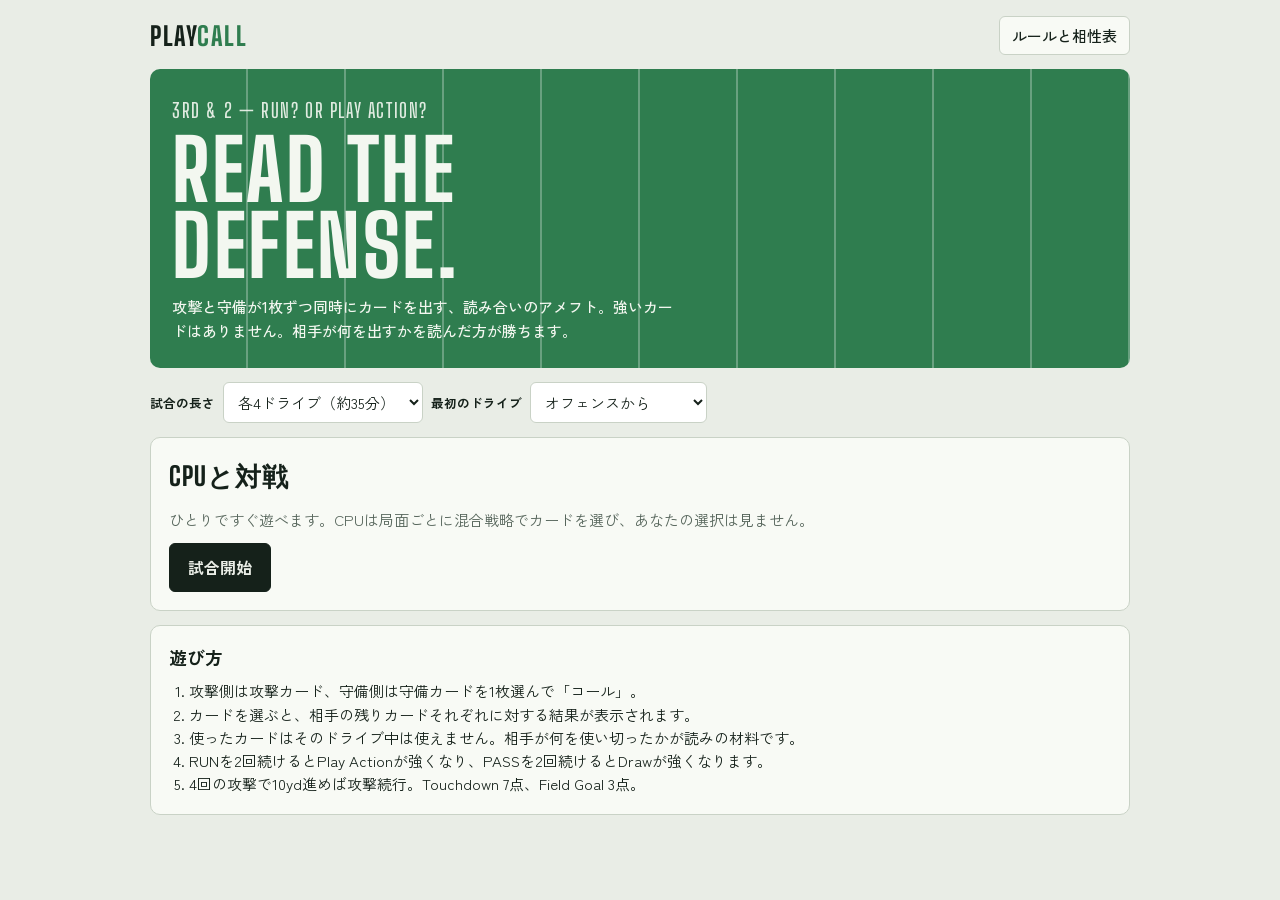
==== index.html @ 678a8e57 "Add files via upload" ====
<!doctype html>
<html lang="ja">
<head>
<meta charset="utf-8">
<meta name="viewport" content="width=device-width,initial-scale=1,viewport-fit=cover">
<meta name="description" content="攻撃と守備が同時にカードを出す、読み合いのアメフトカードゲーム。ブラウザだけでCPUと対戦できます。">
<title>PLAYCALL Football</title>
<link rel="stylesheet" href="https://fonts.googleapis.com/css2?family=Big+Shoulders+Display:wght@600;800&family=Zen+Kaku+Gothic+New:wght@400;500;700&display=swap">
<style>
html{color-scheme:light}body{margin:0}[hidden]{display:none!important}img{max-width:100%}
/* Layout: stadium scoreboard on top, a turf field strip, then the coach's call sheet (hand + matchup read-out). */
:root{
  --bg:#e9ede6; --surface:#f8faf5; --raise:#ffffff; --ink:#15211a; --muted:#56655b; --line:#c9d2c6;
  --turf:#2f7d4f; --turf2:#286d45; --chalk:#f3f7f0; --endzone:#1f5a39;
  --leather:#8b4a22; --leather-bg:#f3e6da; --steel:#27507a; --steel-bg:#e1eaf3;
  --board:#15211a; --board-fg:#f3f7f0; --flag:#e9b91c; --good:#1c7c4c; --bad:#b93a2b; --neutral:#6b7a70;
  --display:"Big Shoulders Display","Arial Narrow","Hiragino Sans",sans-serif;
  --body:"Zen Kaku Gothic New","Hiragino Sans","Yu Gothic UI","Noto Sans JP",system-ui,sans-serif;
}
@media (prefers-color-scheme: dark){ :root:not([data-theme="light"]){
  --bg:#0e1612; --surface:#16211b; --raise:#1d2b23; --ink:#e6eee8; --muted:#93a399; --line:#2b3b32;
  --turf:#2a6e46; --turf2:#245f3d; --chalk:#e9f1ea; --endzone:#184a2f;
  --leather:#d9935c; --leather-bg:#3a2a1e; --steel:#86b6e6; --steel-bg:#1c2c3d;
  --board:#060b08; --board-fg:#e6eee8; --flag:#f0c531; --good:#57c58b; --bad:#ef7b6b; --neutral:#93a399; color-scheme:dark } }
:root[data-theme="dark"]{
  --bg:#0e1612; --surface:#16211b; --raise:#1d2b23; --ink:#e6eee8; --muted:#93a399; --line:#2b3b32;
  --turf:#2a6e46; --turf2:#245f3d; --chalk:#e9f1ea; --endzone:#184a2f;
  --leather:#d9935c; --leather-bg:#3a2a1e; --steel:#86b6e6; --steel-bg:#1c2c3d;
  --board:#060b08; --board-fg:#e6eee8; --flag:#f0c531; --good:#57c58b; --bad:#ef7b6b; --neutral:#93a399; color-scheme:dark }
*{box-sizing:border-box}
body{background:var(--bg);color:var(--ink);font-family:var(--body);font-size:15px;line-height:1.55;padding-inline:16px;padding-block:16px 40px}
#app{max-width:980px;margin:0 auto;display:flex;flex-direction:column;gap:14px}
button{font:inherit;color:inherit;cursor:pointer}
button:focus-visible,input:focus-visible,select:focus-visible,summary:focus-visible{outline:3px solid var(--flag);outline-offset:2px}
h1,h2,h3{margin:0;text-wrap:balance}
.disp{font-family:var(--display);letter-spacing:.02em;font-variant-numeric:tabular-nums}
.muted{color:var(--muted)}
.small{font-size:12.5px}

/* top bar */
.bar{display:flex;align-items:center;justify-content:space-between;gap:10px;flex-wrap:wrap}
.brand{font-family:var(--display);font-weight:800;font-size:26px;letter-spacing:.06em;line-height:1}
.brand span{color:var(--turf)}
.bar .btns{display:flex;gap:8px}
.btn{border:1px solid var(--line);background:var(--surface);border-radius:6px;padding:7px 12px;font-weight:500}
.btn:hover{border-color:var(--ink)}
.btn.primary{background:var(--ink);color:var(--bg);border-color:var(--ink);font-weight:700}
.btn.primary:disabled{opacity:.4;cursor:not-allowed}
.btn.big{padding:11px 18px;font-size:16px}

/* lobby */
.hero{background:var(--turf);color:var(--chalk);border-radius:10px;padding:26px 22px;position:relative;overflow:hidden;
  background-image:repeating-linear-gradient(90deg,transparent 0 calc(10% - 2px),rgba(255,255,255,.28) calc(10% - 2px) 10%)}
.hero h1{font-family:var(--display);font-weight:800;font-size:clamp(44px,9vw,84px);line-height:.9;letter-spacing:.03em}
.hero p{max-width:34em;margin:12px 0 0;font-weight:500}
.hero .sit{font-family:var(--display);font-weight:600;font-size:20px;letter-spacing:.08em;opacity:.9;margin-bottom:6px}
.modes{display:grid;grid-template-columns:repeat(auto-fit,minmax(280px,1fr));gap:14px}
.mode{background:var(--surface);border:1px solid var(--line);border-radius:10px;padding:18px;display:flex;flex-direction:column;gap:12px}
.mode h2{font-family:var(--display);font-weight:800;font-size:26px;letter-spacing:.04em}
.row{display:flex;gap:8px;align-items:center;flex-wrap:wrap}
input[type=text],select{font:inherit;color:var(--ink);background:var(--raise);border:1px solid var(--line);border-radius:6px;padding:8px 10px}
#roomcode{width:7.5em;text-transform:uppercase;letter-spacing:.2em;font-family:var(--display);font-size:20px}
.howto{background:var(--surface);border:1px solid var(--line);border-radius:10px;padding:18px}
.howto ol{margin:8px 0 0;padding-left:1.3em}
.code{font-family:var(--display);font-weight:800;font-size:54px;letter-spacing:.2em;line-height:1}

/* scoreboard */
.board{background:var(--board);color:var(--board-fg);border:1px solid var(--line);border-radius:10px;padding:12px 16px;display:grid;grid-template-columns:1fr auto 1fr;gap:12px;align-items:center}
.team{display:flex;align-items:baseline;gap:10px;min-width:0}
.team.r{justify-content:flex-end;text-align:right}
.team .nm{font-weight:700;font-size:13px;letter-spacing:.08em;white-space:nowrap}
.team .sc{font-family:var(--display);font-weight:800;font-size:48px;line-height:1;font-variant-numeric:tabular-nums}
.team .poss{width:10px;height:10px;border-radius:50%;background:var(--flag);display:inline-block;visibility:hidden;align-self:center}
.team.has .poss{visibility:visible}
.mid{text-align:center}
.mid .dd{font-family:var(--display);font-weight:800;font-size:30px;line-height:1;letter-spacing:.04em;white-space:nowrap}
.mid .on{font-size:12.5px;opacity:.85;white-space:nowrap}
.pips{display:flex;gap:4px;margin-top:4px}
.team.r .pips{justify-content:flex-end}
.pip{width:14px;height:5px;border-radius:2px;background:currentColor;opacity:.25}
.pip.done{opacity:.9}
.pip.now{background:var(--flag);opacity:1}

/* field */
.field{position:relative;height:104px;border-radius:8px;overflow:hidden;background:var(--turf);
  background-image:repeating-linear-gradient(90deg,var(--turf) 0 8.3333%,var(--turf2) 8.3333% 16.6667%)}
.field .ez{position:absolute;top:0;bottom:0;width:8.3333%;background:var(--endzone);display:flex;align-items:center;justify-content:center}
.field .ez span{writing-mode:vertical-rl;font-family:var(--display);font-weight:800;letter-spacing:.2em;color:var(--chalk);opacity:.75;font-size:13px}
.field .ez.l{left:0;border-right:2px solid var(--chalk)} .field .ez.rr{right:0;border-left:2px solid var(--chalk)}
.field .yl{position:absolute;top:0;bottom:0;width:1px;background:rgba(255,255,255,.45)}
.field .num{position:absolute;bottom:4px;transform:translateX(-50%);font-family:var(--display);font-weight:600;color:rgba(255,255,255,.7);font-size:15px}
.field .mk{position:absolute;top:0;bottom:0;width:3px;transform:translateX(-50%);transition:left .6s ease}
.field .los{background:#7fc4ff}
.field .fd{background:var(--flag)}
.field .ball{position:absolute;top:50%;width:22px;height:13px;border-radius:50%;background:#7a3f1c;border:2px solid #f4e9dc;transform:translate(-50%,-50%);transition:left .6s ease;box-shadow:0 2px 4px rgba(0,0,0,.35)}
.field .dir{position:absolute;top:6px;transform:translateX(-50%);font-family:var(--display);font-weight:800;color:var(--chalk);font-size:14px;letter-spacing:.1em;transition:left .6s ease;white-space:nowrap}

/* situation */
.sit-row{display:flex;gap:8px;flex-wrap:wrap;align-items:center}
.tag{display:inline-flex;align-items:center;gap:6px;border:1px solid var(--line);border-radius:999px;padding:3px 10px;font-size:12.5px;background:var(--surface);white-space:nowrap}
.tag.tend{background:var(--flag);border-color:var(--flag);color:#221b00;font-weight:700}
.chips{display:inline-flex;gap:3px;flex-wrap:wrap}
.chip{font-family:var(--display);font-weight:600;font-size:14px;min-width:26px;text-align:center;border-radius:4px;padding:0 4px;background:var(--raise);border:1px solid var(--line)}
.chip.star{border-color:var(--bad);color:var(--bad)}
.chip.gone{opacity:.25;text-decoration:line-through}

/* result */
.result{border:2px solid var(--ink);border-radius:10px;background:var(--raise);padding:14px 16px;display:grid;gap:10px}
.result .head{font-family:var(--display);font-weight:800;font-size:clamp(26px,5vw,38px);line-height:1;letter-spacing:.03em}
.result .head.good{color:var(--good)} .result .head.bad{color:var(--bad)}
.vs{display:flex;gap:10px;align-items:stretch;flex-wrap:wrap}
.face{flex:1 1 150px;min-width:0;border-radius:8px;padding:8px 10px;border:1px solid var(--line)}
.face.o{background:var(--leather-bg);border-color:var(--leather)} .face.d{background:var(--steel-bg);border-color:var(--steel)}
.face .who{font-size:11.5px;letter-spacing:.08em;font-weight:700;opacity:.8}
.face .cn{font-family:var(--display);font-weight:800;font-size:24px;line-height:1.05}
.verdict{flex:0 0 auto;display:flex;flex-direction:column;align-items:center;justify-content:center;min-width:86px;text-align:center}
.verdict .sym{font-size:34px;line-height:1;font-weight:700}
.sym.g{color:var(--good)} .sym.b{color:var(--bad)} .sym.n{color:var(--neutral)}
.flip{animation:flip .45s ease both}
@keyframes flip{from{transform:rotateX(80deg);opacity:.2}to{transform:none;opacity:1}}
@media (prefers-reduced-motion:reduce){.flip{animation:none}.field .mk,.field .ball,.field .dir{transition:none}}
.nextdrive{border-top:1px dashed var(--line);padding-top:8px;font-weight:700}

/* hand */
.panel{background:var(--surface);border:1px solid var(--line);border-radius:10px;padding:14px 16px;display:grid;gap:12px}
.panel h3{font-size:15px;font-weight:700}
.role{font-family:var(--display);font-weight:800;font-size:22px;letter-spacing:.06em}
.role.o{color:var(--leather)} .role.d{color:var(--steel)}
.hand{display:grid;grid-template-columns:repeat(auto-fill,minmax(138px,1fr));gap:8px}
.card{position:relative;text-align:left;border:1.5px solid var(--line);background:var(--raise);border-radius:8px;padding:8px 10px 9px;display:flex;flex-direction:column;gap:2px;min-width:0}
.card .cn{font-family:var(--display);font-weight:800;font-size:20px;line-height:1.05}
.card .ct{font-size:10.5px;font-weight:700;letter-spacing:.1em}
.card.o .ct{color:var(--leather)} .card.d .ct{color:var(--steel)}
.card.o{border-left:5px solid var(--leather)} .card.d{border-left:5px solid var(--steel)}
.card.k{border-left:5px solid var(--flag)}
.card:hover{border-color:var(--ink)}
.card[aria-pressed=true]{outline:3px solid var(--ink);outline-offset:1px;background:var(--surface)}
.card:disabled{opacity:.4;cursor:not-allowed}
.card .cnt{position:absolute;top:6px;right:8px;font-family:var(--display);font-weight:600;font-size:14px;color:var(--muted)}
.detail{border-top:1px solid var(--line);padding-top:12px;display:grid;gap:10px}
.detail .dn{font-family:var(--display);font-weight:800;font-size:26px;line-height:1}
.gain{display:grid;grid-template-columns:repeat(5,1fr);gap:4px;max-width:420px}
.gain div{border:1px solid var(--line);border-radius:6px;text-align:center;padding:3px 2px;background:var(--raise)}
.gain b{display:block;font-size:15px} .gain span{font-family:var(--display);font-weight:600;font-size:16px}
.mx{display:grid;grid-template-columns:repeat(auto-fill,minmax(150px,1fr));gap:4px}
.mxc{display:grid;grid-template-columns:22px 1fr;gap:6px;align-items:center;border:1px solid var(--line);border-radius:6px;padding:4px 8px;background:var(--raise);min-width:0}
.mxc .s{font-size:17px;font-weight:700;text-align:center}
.mxc .t{min-width:0}
.mxc .t b{display:block;font-size:12.5px;line-height:1.2;overflow-wrap:anywhere}
.mxc .t span{font-size:11.5px;color:var(--muted)}
.mxc.out{opacity:.38}
.mxc.out b{text-decoration:line-through}
.confirm{display:flex;gap:10px;align-items:center;flex-wrap:wrap}
.wait{font-weight:700}
.used{display:grid;gap:6px}
.used .u{display:flex;gap:6px;flex-wrap:wrap;align-items:center}
.used .lbl{font-size:12px;font-weight:700;min-width:8.5em}
.uc{font-size:12px;border-radius:4px;padding:1px 7px;border:1px solid var(--line);background:var(--raise)}
.uc.o{border-color:var(--leather);color:var(--leather)} .uc.d{border-color:var(--steel);color:var(--steel)}
details.log{background:var(--surface);border:1px solid var(--line);border-radius:10px;padding:10px 16px}
details.log summary{font-weight:700;cursor:pointer}
.log ol{list-style:none;margin:8px 0 0;padding:0;display:grid;gap:4px;font-size:13px}
.log li{border-bottom:1px dotted var(--line);padding-bottom:4px}
.toast{position:fixed;left:50%;bottom:calc(18px + env(safe-area-inset-bottom,0px));transform:translateX(-50%);background:var(--ink);color:var(--bg);padding:10px 16px;border-radius:8px;max-width:min(92vw,520px);z-index:30;font-weight:500}
.final{text-align:center;display:grid;gap:10px;justify-items:center}
.final .fs{font-family:var(--display);font-weight:800;font-size:64px;line-height:1}

/* rules modal */
.modal{position:fixed;inset:0;background:rgba(0,0,0,.55);z-index:20;display:flex;align-items:flex-start;justify-content:center;padding:calc(16px + env(safe-area-inset-top,0px)) 12px 16px;overflow:auto}
.sheet{background:var(--surface);color:var(--ink);border-radius:10px;max-width:880px;width:100%;padding:18px;display:grid;gap:12px}
.sheet h2{font-family:var(--display);font-weight:800;font-size:28px}
.sheet ul{margin:0;padding-left:1.2em}
.tw{overflow-x:auto}
table.m{border-collapse:collapse;font-size:12.5px;white-space:nowrap}
table.m th,table.m td{border:1px solid var(--line);padding:3px 6px;text-align:center}
table.m th{background:var(--raise);font-weight:700}
table.m td.g{color:var(--good);font-weight:700} table.m td.b{color:var(--bad);font-weight:700}
@media (max-width:520px){
  .team .sc{font-size:38px} .mid .dd{font-size:24px} .team .nm{font-size:11px}
  .board{padding:10px 12px;gap:8px} .field{height:88px}
  .hand{grid-template-columns:repeat(2,1fr)}
}
</style>
</head>
<body>

<div id="app"></div>
<div id="modal" hidden></div>
<div id="toast" class="toast" hidden></div>

<script id="engine">
/* ===== ENGINE START ===== */
const OFF=[
 {id:'Power',n:'Power Run',cat:'RUN',c:2,jp:'中央の安定ラン。負けても下がらない',y:[0,1,3,6,9]},
 {id:'Outside',n:'Outside Run',cat:'RUN',c:2,jp:'外を回る一発狙い。読まれるとロス',y:[-4,-2,3,8,15]},
 {id:'Draw',n:'Draw',cat:'RUN',c:1,jp:'パスと見せて中央ラン。パス傾向で1段階有利',y:[-2,1,3,8,13]},
 {id:'Sneak',n:'QB Sneak',cat:'RUN',c:1,jp:'1〜2ydを確実に取る。補正カードなし',y:[0,1,2,2,3]},
 {id:'Counter',n:'Counter',cat:'RUN',c:1,jp:'逆を突くラン。Run Commitに勝てる',y:[-3,0,3,8,14]},
 {id:'Short',n:'Short Pass',cat:'SHORT PASS',c:2,jp:'安定して数ヤードを取る',y:[null,null,4,7,12]},
 {id:'Slant',n:'Slant',cat:'SHORT PASS',c:1,jp:'Blitzの裏へ速く投げる',y:[null,null,5,10,18]},
 {id:'Screen',n:'Screen Pass',cat:'SCREEN',c:1,jp:'Blitzを引き込んで裏へ投げる',y:[-5,-2,3,9,16]},
 {id:'Cross',n:'Crossing Route',cat:'SHORT PASS',c:1,jp:'中距離の横断ルート。Manに強い',y:[null,null,6,13,20]},
 {id:'Deep',n:'Deep Pass',cat:'DEEP PASS',c:1,jp:'一発で20yd以上を狙う。互角でも不成功',y:[null,null,'inc',22,35]},
 {id:'PAShot',n:'PA Shot',cat:'PLAY ACTION',c:1,jp:'ランフェイクから深いパス。ラン傾向で1段階有利',y:[null,null,'inc',20,30]},
 {id:'Boot',n:'PA Bootleg',cat:'PLAY ACTION',c:1,jp:'ランフェイクから外へ。ラン傾向で1段階有利',y:[null,null,5,10,15]},
];
const DEF=[
 {id:'RC',n:'Run Commit',cat:'ラン警戒',c:2,jp:'前に詰めてRUNを止める。Play Actionに弱い'},
 {id:'GL',n:'Goal Line',cat:'ラン警戒',c:1,jp:'中央を完全に塞ぐ。外とパスは無防備'},
 {id:'BAL',n:'Balanced',cat:'標準',c:2,jp:'弱点が少なく、小細工に騙されない'},
 {id:'CON',n:'Edge Contain',cat:'外警戒',c:1,jp:'両端を固めて外への展開を潰す'},
 {id:'C3',n:'Cover 3',cat:'ゾーン',c:1,jp:'中長距離パスを消す。中央ランに弱い'},
 {id:'C2',n:'Cover 2',cat:'ゾーン',c:1,jp:'短いパスと外ランを消す。中央が空く'},
 {id:'MAN',n:'Man Coverage',cat:'マンツーマン',c:1,jp:'1対1で付く。交差ルートとPlay Actionに弱い'},
 {id:'JMP',n:'Jump Route',cat:'ギャンブル',c:1,jp:'短いパスに飛び込む。裏を取られると大損'},
 {id:'BLZ',n:'Blitz',cat:'プレッシャー',c:2,jp:'パスに勝てば必ずSack。Screenに弱い'},
 {id:'AOB',n:'All-Out Blitz',cat:'プレッシャー',c:1,jp:'全員突入。最大の賭け'},
 {id:'ZBL',n:'Zone Blitz',cat:'変則',c:1,jp:'Blitzと見せて短いゾーンに落とす'},
 {id:'PRV',n:'Prevent',cat:'ゾーン',c:1,jp:'全員が深く守る。手前は譲る'},
];
const MXS={Power:'XDEOOOEOXXOO',Outside:'XSEDEXEOESXO',Draw:'DDXXOOEEOOOS',Sneak:'XDEEEEEEEEEE',Counter:'OOXDEEEOEOEO',
 Short:'OSEEEXXDXOEO',Slant:'OSEEXXXDOSDE',Screen:'EEXDEXOXSSDO',Cross:'OSEOXOOEXDEX',Deep:'OSEEXXXSXDOD',PAShot:'SSOEXEOOXDXD',Boot:'SSXDEEOEEXXE'};
const GR={D:0,X:1,E:2,O:3,S:4};
const SYM=['✕','▲','△','○','◎'];
const OI={},DI={};OFF.forEach((c,i)=>OI[c.id]=i);DEF.forEach((c,i)=>DI[c.id]=i);
const RUNS=new Set(['Power','Outside','Draw','Sneak','Counter']),PAS=new Set(['PAShot','Boot']),PRESS=new Set(['BLZ','AOB']),
 RUNSTOP=new Set(['RC','GL']),PASSDEF=new Set(['C3','C2','PRV']),FUMRUN=new Set(['Outside','Counter']),DEEPS=new Set(['Deep','PAShot']);
const CHAIN=[[-2,1],[-1,0],[-1,0],[0,1],[0,0],[0,0],[1,0],[1,0],[1,0],[2,1],[2,0],[3,0]];
function baseGrade(o,d){return GR[MXS[o][DI[d]]]}
function shiftFor(o,d,st){let s=0;if(st==='R2'){if(PAS.has(o))s++;if(RUNS.has(o)&&RUNSTOP.has(d))s--}
 if(st==='P2'){if(o==='Draw')s++;if(!RUNS.has(o)&&PASSDEF.has(d))s--}return s}
function grade(o,d,st){return Math.max(0,Math.min(4,baseGrade(o,d)+shiftFor(o,d,st)))}
function nextStreak(st,o){const c=RUNS.has(o)?'R':'P';return (st&&st[0]===c)?c+'2':c+'1'}
function resolveCore(o,d,mod,star,st){
 const g=grade(o,d,st),y=OFF[OI[o]].y[g];
 if(y==='inc')return{g,y:0,kind:'inc'};
 if(y===null){
  if(PRESS.has(d)){if(g===0)return{g,y:-8,kind:star?'fum':'sack'};return{g,y:-6,kind:'sack'}}
  if(g===0&&star)return{g,y:0,kind:'int'};
  return{g,y:0,kind:'inc'}}
 if(g===0&&FUMRUN.has(o)&&star)return{g,y,kind:'fum'};
 return{g,y:(o!=='Sneak'&&y>=1)?y+mod:y,kind:'gain'}}
function fgRate(dist){return dist<=20?1:dist<=30?.75:dist<=40?.5:0}
function newGame(drives,first){first=first?1:0;return{n:0,score:[0,0],drive:0,total:drives*2,ot:0,first,off:first,yl:25,down:1,togo:10,streak:null,usedO:[],usedD:[],
 chain:[0,1,2,3,4,5,6,7,8,9,10,11],over:false,log:[],last:null}}
function avail(deck,used){const m={};deck.forEach(c=>m[c.id]=c.c);used.forEach(id=>m[id]--);return m}
function applyPlay(G0,call,dId,r){
 const G=JSON.parse(JSON.stringify(G0));G.n++;
 const res={n:G.n,off:G.off,b:{yl:G.yl,down:G.down,togo:G.togo,streak:G.streak},o:call,d:dId,chain:null,y:0,kind:'',first:false,end:null,pts:0};
 const draw=()=>{if(!G.chain.length)G.chain=[0,1,2,3,4,5,6,7,8,9,10,11];const i=r%G.chain.length;const c=G.chain.splice(i,1)[0];res.chain=c;return CHAIN[c]};
 let next=null;
 if(call==='PUNT'){res.kind='punt';res.end='punt';res.d=null;const pos=G.yl+40;next=pos>=100?20:100-pos}
 else if(call==='FG'){res.d=null;const dist=100-G.yl;let ok;
  if(dist<=20)ok=true;else if(dist>40)ok=false;else{const[mod,star]=draw();ok=dist<=30?!star:mod>=1}
  if(ok){res.kind='fg';res.end='fg';res.pts=3;next=25}else{res.kind='fgmiss';res.end='fgmiss';next=100-G.yl}}
 else{
  const[mod,star]=draw();const c=resolveCore(call,dId,mod,star,G.streak);
  res.base=baseGrade(call,dId);res.shift=shiftFor(call,dId,G.streak);res.g=c.g;res.kind=c.kind;res.y=c.y;
  G.usedO.push(call);G.usedD.push(dId);G.streak=nextStreak(G.streak,call);
  if(c.kind==='int'){const spot=G.yl+(DEEPS.has(call)?20:0);next=spot>=100?20:100-spot;res.end='int'}
  else if(c.kind==='fum'){const spot=Math.max(1,G.yl+c.y);next=100-spot;res.end='fum'}
  else{let n=G.yl+c.y;
   if(n>=100){res.end='td';res.pts=7;res.y=100-G.yl;next=25}
   else{n=Math.max(1,n);const gain=n-G.yl;res.y=gain;
    if(gain>=G.togo){res.first=true;G.yl=n;G.down=1;G.togo=Math.min(10,100-n)}
    else if(G.down===4){res.end='downs';next=100-n}
    else{G.yl=n;G.down++;G.togo-=gain}}}
  if(G.usedO.length>=15)G.usedO=[];if(G.usedD.length>=15)G.usedD=[];
 }
 if(res.end){
  G.score[G.off]+=res.pts;G.drive++;
  if(G.drive>=G.total){if(G.score[0]!==G.score[1]||G.ot>=3)G.over=true;else{G.ot++;G.total+=2;next=25}}
  if(!G.over){G.off=1-G.off;G.yl=Math.max(1,Math.min(99,next));G.down=1;G.togo=Math.min(10,100-G.yl);G.streak=null;G.usedO=[];G.usedD=[]}
  res.next={off:G.off,yl:G.yl};res.over=G.over;
 }
 res.score=G.score.slice();G.last=res;G.log.push(res);if(G.log.length>30)G.log.shift();
 return G}

/* ----- CPU ----- */
const VT=new Map();"91.4.9:90 92.4.8:90 93.4.7:90 94.4.6:124 95.4.5:152 96.4.4:196 97.4.3:243 98.4.2:300 99.4.1:304 90.4.10:90 88.4.12:90 89.4.11:90 86.4.14:90 87.4.13:90 84.4.16:90 92.3.8:250 85.4.15:90 93.3.7:278 94.3.6:309 95.3.5:333 96.3.4:360 97.3.3:385 98.3.2:413 99.3.1:416 83.4.17:90 91.3.9:226 81.4.19:90 89.3.11:185 82.4.18:90 90.3.10:205 79.4.21:17 87.3.13:146 80.4.20:90 88.3.12:166 77.4.23:16 85.3.15:112 93.2.7:372 78.4.22:17 86.3.14:129 94.2.6:391 95.2.5:407 96.2.4:422 97.2.3:434 98.2.2:448 99.2.1:449 76.4.24:16 84.3.16:100 92.2.8:353 74.4.26:14 82.3.18:90 90.2.10:311 75.4.25:15 83.3.17:93 91.2.9:332 72.4.28:12 80.3.20:90 88.2.12:271 73.4.27:13 81.3.19:90 89.2.11:291 70.4.30:10 78.3.22:78 86.2.14:231 94.1.6:429 71.4.29:11 79.3.21:80 87.2.13:251 95.1.5:439 96.1.4:448 97.1.3:454 98.1.2:463 99.1.1:465 81.4.13:90 82.4.12:90 83.4.11:90 84.4.10:90 85.4.9:90 86.4.8:90 87.4.7:90 88.4.6:102 89.4.5:131 90.4.4:175 91.4.3:223 80.4.14:90 78.4.16:17 92.4.2:274 93.4.1:283 79.4.15:17 76.4.18:16 77.4.17:16 74.4.20:14 82.3.12:151 75.4.19:15 83.3.11:168 84.3.10:187 85.3.9:207 86.3.8:229 87.3.7:255 88.3.6:285 89.3.5:310 90.3.4:338 91.3.3:362 92.3.2:385 73.4.21:13 81.3.13:135 71.4.23:11 79.3.15:90 93.3.1:397 72.4.22:12 80.3.14:117 69.4.25:-71 77.3.17:78 70.4.24:10 78.3.16:84 67.4.27:-74 75.3.19:62 83.2.11:271 68.4.26:-73 76.3.18:72 84.2.10:290 85.2.9:309 86.2.8:329 87.2.7:347 88.2.6:366 89.2.5:381 90.2.4:396 91.2.3:410 92.2.2:423 93.2.1:433 66.4.28:-76 74.3.20:47 82.2.12:251 64.4.30:-80 72.3.22:33 80.2.14:211 65.4.29:-78 73.3.21:39 81.2.13:231 62.4.32:-83 70.3.24:20 78.2.16:173 63.4.31:-82 71.3.23:27 79.2.15:191 60.4.34:-87 68.3.26:-3 76.2.18:142 84.1.10:353 82.4.13:90 83.4.12:90 84.4.11:90 85.4.10:90 86.4.9:90 87.4.8:90 88.4.7:90 89.4.6:107 90.4.5:135 91.4.4:179 92.4.3:227 81.4.14:90 79.4.16:17 93.4.2:279 94.4.1:287 80.4.15:90 77.4.18:16 78.4.17:17 75.4.20:15 83.3.12:153 76.4.19:16 84.3.11:171 85.3.10:190 86.3.9:210 87.3.8:233 88.3.7:261 89.3.6:290 90.3.5:315 91.3.4:343 92.3.3:367 93.3.2:391 74.4.21:14 82.3.13:137 72.4.23:12 80.3.15:104 94.3.1:402 73.4.22:13 81.3.14:119 70.4.25:10 78.3.17:83 71.4.24:11 79.3.16:86 68.4.27:-73 76.3.19:69 84.2.11:275 69.4.26:-71 77.3.18:76 85.2.10:294 86.2.9:314 87.2.8:334 88.2.7:353 89.2.6:371 90.2.5:387 91.2.4:402 92.2.3:416 93.2.2:429 94.2.1:438 67.4.28:-74 75.3.20:59 83.2.12:255 65.4.30:-78 73.3.22:39 81.2.14:216 66.4.29:-76 74.3.21:47 82.2.13:235 63.4.32:-82 71.3.24:27 79.2.16:178 64.4.31:-80 72.3.23:33 80.2.15:197 61.4.34:-85 69.3.26:1 77.2.18:147 85.1.10:359 83.4.13:90 84.4.12:90 85.4.11:90 86.4.10:90 87.4.9:90 88.4.8:90 89.4.7:90 90.4.6:110 91.4.5:139 92.4.4:184 93.4.3:231 82.4.14:90 80.4.16:90 94.4.2:284 95.4.1:291 81.4.15:90 78.4.18:17 79.4.17:17 76.4.20:16 84.3.12:156 77.4.19:16 85.3.11:174 86.3.10:192 87.3.9:213 88.3.8:239 89.3.7:265 90.3.6:294 91.3.5:319 92.3.4:347 93.3.3:372 94.3.2:396 75.4.21:15 83.3.13:139 73.4.23:13 81.3.15:105 95.3.1:406 74.4.22:14 82.3.14:122 71.4.25:11 79.3.17:85 72.4.24:12 80.3.16:96 69.4.27:-71 77.3.19:74 85.2.11:279 70.4.26:10 78.3.18:81 86.2.10:299 87.2.9:319 88.2.8:339 89.2.7:358 90.2.6:376 91.2.5:392 92.2.4:407 93.2.3:421 94.2.2:434 95.2.1:442 68.4.28:-73 76.3.20:66 84.2.12:259 66.4.30:-76 74.3.22:46 82.2.14:220 67.4.29:-74 75.3.21:56 83.2.13:239 64.4.32:-80 72.3.24:32 80.2.16:182 65.4.31:-78 73.3.23:38 81.2.15:200 62.4.34:-83 70.3.26:18 78.2.18:151 86.1.10:363 84.4.13:90 85.4.12:90 86.4.11:90 87.4.10:90 88.4.9:90 89.4.8:90 90.4.7:90 91.4.6:114 92.4.5:143 93.4.4:187 94.4.3:235 83.4.14:90 81.4.16:90 95.4.2:288 96.4.1:295 82.4.15:90 79.4.18:17 80.4.17:90 77.4.20:16 85.3.12:158 78.4.19:17 86.3.11:176 87.3.10:194 88.3.9:220 89.3.8:242 90.3.7:268 91.3.6:299 92.3.5:324 93.3.4:351 94.3.3:376 95.3.2:400 76.4.21:16 84.3.13:141 74.4.23:14 82.3.15:109 96.3.1:409 75.4.22:15 83.3.14:124 72.4.25:12 80.3.17:91 73.4.24:13 81.3.16:96 70.4.27:10 78.3.19:79 86.2.11:282 71.4.26:11 79.3.18:84 87.2.10:302 88.2.9:323 89.2.8:343 90.2.7:362 91.2.6:380 92.2.5:397 93.2.4:412 94.2.3:426 95.2.2:438 96.2.1:444 69.4.28:-71 77.3.20:71 85.2.12:262 67.4.30:-74 75.3.22:54 83.2.14:223 68.4.29:-73 76.3.21:63 84.2.13:243 65.4.32:-78 73.3.24:38 81.2.16:186 66.4.31:-76 74.3.23:45 82.2.15:203 63.4.34:-82 71.3.26:24 79.2.18:155 87.1.10:367 85.4.13:90 86.4.12:90 87.4.11:90 88.4.10:90 89.4.9:90 90.4.8:90 91.4.7:90 92.4.6:118 93.4.5:147 94.4.4:191 95.4.3:238 84.4.14:90 82.4.16:90 96.4.2:292 97.4.1:297 83.4.15:90 80.4.18:90 81.4.17:90 78.4.20:17 86.3.12:160 79.4.19:17 87.3.11:178 88.3.10:201 89.3.9:222 90.3.8:245 91.3.7:271 92.3.6:303 93.3.5:327 94.3.4:355 95.3.3:380 96.3.2:404 77.4.21:16 85.3.13:144 75.4.23:15 83.3.15:110 97.3.1:410 76.4.22:16 84.3.14:125 73.4.25:13 81.3.17:92 74.4.24:14 82.3.16:98 71.4.27:11 79.3.19:83 87.2.11:286 72.4.26:12 80.3.18:90 88.2.10:306 89.2.9:326 90.2.8:346 91.2.7:366 92.2.6:384 93.2.5:401 94.2.4:416 95.2.3:429 96.2.2:441 97.2.1:445 70.4.28:10 78.3.20:78 86.2.12:266 68.4.30:-73 76.3.22:61 84.2.14:226 69.4.29:-71 77.3.21:68 85.2.13:246 66.4.32:-76 74.3.24:44 82.2.16:188 67.4.31:-74 75.3.23:52 83.2.15:206 64.4.34:-80 72.3.26:28 80.2.18:158 88.1.10:371 86.4.13:90 87.4.12:90 88.4.11:90 89.4.10:90 90.4.9:90 91.4.8:90 92.4.7:90 93.4.6:121 94.4.5:150 95.4.4:194 96.4.3:241 85.4.14:90 83.4.16:90 97.4.2:293 98.4.1:303 84.4.15:90 81.4.18:90 82.4.17:90 79.4.20:17 87.3.12:161 80.4.19:90 88.3.11:183 89.3.10:203 90.3.9:224 91.3.8:248 92.3.7:275 93.3.6:306 94.3.5:331 95.3.4:357 96.3.3:382 97.3.2:405 78.4.21:17 86.3.13:145 76.4.23:16 84.3.15:111 98.3.1:415 77.4.22:16 85.3.14:127 74.4.25:14 82.3.17:92 75.4.24:15 83.3.16:99 72.4.27:12 80.3.19:90 88.2.11:289 73.4.26:13 81.3.18:90 89.2.10:309 90.2.9:329 91.2.8:350 92.2.7:369 93.2.6:388 94.2.5:404 95.2.4:419 96.2.3:432 97.2.2:442 98.2.1:449 71.4.28:11 79.3.20:82 87.2.12:268 69.4.30:-71 77.3.22:66 85.2.14:228 70.4.29:10 78.3.21:78 86.2.13:249 67.4.32:-74 75.3.24:51 83.2.16:190 68.4.31:-73 76.3.23:60 84.2.15:208 65.4.34:-78 73.3.26:34 81.2.18:160 89.1.10:374 68.4.32:-73 76.3.24:59 84.2.16:192 69.4.31:-71 77.3.23:66 85.2.15:211 66.4.34:-76 74.3.26:40 82.2.18:162 90.1.10:377 67.4.33:-74 75.3.25:49 83.2.17:176 91.1.9:392 92.1.8:405 93.1.7:418 71.4.13:11 72.4.12:12 73.4.11:13 74.4.10:14 75.4.9:15 76.4.8:16 77.4.7:20 78.4.6:55 79.4.5:82 80.4.4:122 81.4.3:164 70.4.14:10 68.4.16:-73 82.4.2:213 83.4.1:226 69.4.15:-71 66.4.18:-76 67.4.17:-74 64.4.20:-80 72.3.12:82 65.4.19:-78 73.3.11:99 74.3.10:118 75.3.9:139 76.3.8:163 77.3.7:190 78.3.6:221 79.3.5:244 80.3.4:269 81.3.3:292 82.3.2:316 63.4.21:-82 71.3.13:66 61.4.23:-85 69.3.15:19 83.3.1:327 62.4.22:-83 70.3.14:48 59.4.25:-160 67.3.17:-2 60.4.24:-87 68.3.16:6 57.4.27:-163 65.3.19:-22 73.2.11:202 58.4.26:-162 66.3.18:-10 74.2.10:222 75.2.9:241 76.2.8:260 77.2.7:277 78.2.6:294 79.2.5:310 80.2.4:325 81.2.3:337 82.2.2:350 83.2.1:359 56.4.28:-165 64.3.20:-36 72.2.12:182 54.4.30:-168 62.3.22:-53 70.2.14:142 55.4.29:-167 63.3.21:-46 71.2.13:162 52.4.32:-172 60.3.24:-70 68.2.16:102 53.4.31:-170 61.3.23:-61 69.2.15:121 50.4.34:-175 58.3.26:-96 66.2.18:68 74.1.10:283 72.4.13:12 73.4.12:13 74.4.11:14 75.4.10:15 76.4.9:16 77.4.8:16 78.4.7:24 79.4.6:59 80.4.5:90 81.4.4:126 82.4.3:169 71.4.14:11 69.4.16:-71 83.4.2:218 84.4.1:230 70.4.15:10 67.4.18:-74 68.4.17:-73 65.4.20:-78 73.3.12:85 66.4.19:-76 74.3.11:103 75.3.10:122 76.3.9:143 77.3.8:168 78.3.7:198 79.3.6:226 80.3.5:249 81.3.4:274 82.3.3:298 83.3.2:322 64.4.21:-80 72.3.13:69 62.4.23:-83 70.3.15:37 84.3.1:333 63.4.22:-82 71.3.14:53 60.4.25:-87 68.3.17:4 61.4.24:-85 69.3.16:11 58.4.27:-162 66.3.19:-13 74.2.11:208 59.4.26:-160 67.3.18:-4 75.2.10:227 76.2.9:247 77.2.8:265 78.2.7:283 79.2.6:299 80.2.5:315 81.2.4:330 82.2.3:343 83.2.2:356 84.2.1:366 57.4.28:-163 65.3.20:-25 73.2.12:187 55.4.30:-167 63.3.22:-47 71.2.14:147 56.4.29:-165 64.3.21:-37 72.2.13:167 53.4.32:-170 61.3.24:-61 69.2.16:107 54.4.31:-168 62.3.23:-54 70.2.15:128 51.4.34:-173 59.3.26:-89 67.2.18:74 75.1.10:289 73.4.13:13 74.4.12:14 75.4.11:15 76.4.10:16 77.4.9:16 78.4.8:17 79.4.7:29 80.4.6:90 81.4.5:90 82.4.4:130 83.4.3:174 72.4.14:12 70.4.16:10 84.4.2:223 85.4.1:235 71.4.15:11 68.4.18:-73 69.4.17:-71 66.4.20:-76 74.3.12:89 67.4.19:-74 75.3.11:107 76.3.10:127 77.3.9:148 78.3.8:175 79.3.7:204 80.3.6:235 81.3.5:254 82.3.4:281 83.3.3:304 84.3.2:327 65.4.21:-78 73.3.13:74 63.4.23:-82 71.3.15:43 85.3.1:340 64.4.22:-80 72.3.14:59 61.4.25:-85 69.3.17:8 62.4.24:-83 70.3.16:29 59.4.27:-160 67.3.19:-6 75.2.11:213 60.4.26:-87 68.3.18:3 76.2.10:234 77.2.9:253 78.2.8:271 79.2.7:288 80.2.6:306 81.2.5:321 82.2.4:336 83.2.3:349 84.2.2:362 85.2.1:373 58.4.28:-162 66.3.20:-15 74.2.12:193 56.4.30:-165 64.3.22:-38 72.2.14:153 57.4.29:-163 65.3.21:-28 73.2.13:173 54.4.32:-168 62.3.24:-54 70.2.16:116 55.4.31:-167 63.3.23:-47 71.2.15:134 52.4.34:-172 60.3.26:-71 68.2.18:81 76.1.10:295 74.4.13:14 75.4.12:15 76.4.11:16 77.4.10:16 78.4.9:17 79.4.8:17 80.4.7:90 81.4.6:90 82.4.5:94 83.4.4:135 84.4.3:179 73.4.14:13 71.4.16:11 85.4.2:228 86.4.1:240 72.4.15:12 69.4.18:-71 70.4.17:10 67.4.20:-74 75.3.12:94 68.4.19:-73 76.3.11:113 77.3.10:133 78.3.9:159 79.3.8:182 80.3.7:219 81.3.6:240 82.3.5:262 83.3.4:287 84.3.3:311 85.3.2:332 66.4.21:-76 74.3.13:79 64.4.23:-80 72.3.15:52 86.3.1:349 65.4.22:-78 73.3.14:65 62.4.25:-83 70.3.17:26 63.4.24:-82 71.3.16:39 60.4.27:-87 68.3.19:1 76.2.11:221 61.4.26:-85 69.3.18:7 77.2.10:241 78.2.9:260 79.2.8:278 80.2.7:296 81.2.6:312 82.2.5:328 83.2.4:343 84.2.3:356 85.2.2:369 86.2.1:381 59.4.28:-160 67.3.20:-9 75.2.12:200 57.4.30:-163 65.3.22:-29 73.2.14:161 58.4.29:-162 66.3.21:-17 74.2.13:181 55.4.32:-167 63.3.24:-48 71.2.16:124 56.4.31:-165 64.3.23:-39 72.2.15:142 53.4.34:-170 61.3.26:-62 69.2.18:88 77.1.10:302 75.4.13:15 76.4.12:16 77.4.11:16 78.4.10:17 79.4.9:17 80.4.8:90 81.4.7:90 82.4.6:90 83.4.5:98 84.4.4:140 85.4.3:185 74.4.14:14 72.4.16:12 86.4.2:234 87.4.1:245 73.4.15:13 70.4.18:10 71.4.17:11 68.4.20:-73 76.3.12:100 69.4.19:-71 77.3.11:120 78.3.10:145 79.3.9:168 80.3.8:201 81.3.7:224 82.3.6:248 83.3.5:268 84.3.4:293 85.3.3:318 86.3.2:341 67.4.21:-74 75.3.13:84 65.4.23:-78 73.3.15:59 87.3.1:356 66.4.22:-76 74.3.14:70 63.4.25:-82 71.3.17:36 64.4.24:-80 72.3.16:48 61.4.27:-85 69.3.19:6 77.2.11:229 62.4.26:-83 70.3.18:24 78.2.10:249 79.2.9:268 80.2.8:286 81.2.7:303 82.2.6:320 83.2.5:335 84.2.4:350 85.2.3:364 86.2.2:377 87.2.1:389 60.4.28:-87 68.3.20:0 76.2.12:209 58.4.30:-162 66.3.22:-19 74.2.14:169 59.4.29:-160 67.3.21:-11 75.2.13:188 56.4.32:-165 64.3.24:-40 72.2.16:132 57.4.31:-163 65.3.23:-30 73.2.15:150 54.4.34:-168 62.3.26:-55 70.2.18:98 78.1.10:309 76.4.13:16 77.4.12:16 78.4.11:17 79.4.10:17 80.4.9:90 81.4.8:90 82.4.7:90 83.4.6:90 84.4.5:104 85.4.4:146 86.4.3:191 75.4.14:15 73.4.16:13 87.4.2:240 88.4.1:252 74.4.15:14 71.4.18:11 72.4.17:12 69.4.20:-71 77.3.12:107 70.4.19:10 78.3.11:131 79.3.10:154 80.3.9:185 81.3.8:206 82.3.7:229 83.3.6:253 84.3.5:274 85.3.4:300 86.3.3:327 87.3.2:349 68.4.21:-73 76.3.13:89 66.4.23:-76 74.3.15:64 88.3.1:364 67.4.22:-74 75.3.14:75 64.4.25:-80 72.3.17:45 65.4.24:-78 73.3.16:55 62.4.27:-83 70.3.19:22 78.2.11:237 63.4.26:-82 71.3.18:33 79.2.10:257 80.2.9:276 81.2.8:293 82.2.7:310 83.2.6:327 84.2.5:343 85.2.4:358 86.2.3:372 87.2.2:386 88.2.1:397 61.4.28:-85 69.3.20:5 77.2.12:217 59.4.30:-160 67.3.22:-12 75.2.14:176 60.4.29:-87 68.3.21:-1 76.2.13:196 57.4.32:-163 65.3.24:-31 73.2.16:140 58.4.31:-162 66.3.23:-20 74.2.15:158 55.4.34:-167 63.3.26:-49 71.2.18:107 79.1.10:316 77.4.13:16 78.4.12:17 79.4.11:17 80.4.10:90 81.4.9:90 82.4.8:90 83.4.7:90 84.4.6:90 85.4.5:109 86.4.4:152 87.4.3:198 76.4.14:16 74.4.16:14 88.4.2:245 89.4.1:259 75.4.15:15 72.4.18:12 73.4.17:13 70.4.20:10 78.3.12:118 71.4.19:11 79.3.11:140 80.3.10:171 81.3.9:190 82.3.8:210 83.3.7:234 84.3.6:259 85.3.5:281 86.3.4:309 87.3.3:335 88.3.2:356 69.4.21:-71 77.3.13:95 67.4.23:-74 75.3.15:68 89.3.1:371 68.4.22:-73 76.3.14:79 65.4.25:-78 73.3.17:51 66.4.24:-76 74.3.16:60 63.4.27:-82 71.3.19:30 79.2.11:245 64.4.26:-80 72.3.18:41 80.2.10:265 81.2.9:283 82.2.8:301 83.2.7:318 84.2.6:335 85.2.5:351 86.2.4:366 87.2.3:381 88.2.2:394 89.2.1:405 62.4.28:-83 70.3.20:22 78.2.12:225 60.4.30:-87 68.3.22:-2 76.2.14:184 61.4.29:-85 69.3.21:4 77.2.13:204 58.4.32:-162 66.3.24:-21 74.2.16:147 59.4.31:-160 67.3.23:-13 75.2.15:164 56.4.34:-165 64.3.26:-41 72.2.18:114 80.1.10:324 78.4.13:17 79.4.12:17 80.4.11:90 81.4.10:90 82.4.9:90 83.4.8:90 84.4.7:90 85.4.6:90 86.4.5:116 87.4.4:159 88.4.3:205 77.4.14:16 75.4.16:15 89.4.2:254 90.4.1:266 76.4.15:16 73.4.18:13 74.4.17:14 71.4.20:11 79.3.12:127 72.4.19:12 80.3.11:159 81.3.10:176 82.3.9:195 83.3.8:215 84.3.7:240 85.3.6:265 86.3.5:290 87.3.4:317 88.3.3:342 89.3.2:364 70.4.21:10 78.3.13:106 68.4.23:-73 76.3.15:75 90.3.1:378 69.4.22:-71 77.3.14:85 66.4.25:-76 74.3.17:56 67.4.24:-74 75.3.16:67 64.4.27:-80 72.3.19:37 80.2.11:253 65.4.26:-78 73.3.18:47 81.2.10:272 82.2.9:290 83.2.8:308 84.2.7:326 85.2.6:344 86.2.5:360 87.2.4:375 88.2.3:389 89.2.2:402 90.2.1:413 63.4.28:-82 71.3.20:29 79.2.12:232 61.4.30:-85 69.3.22:4 77.2.14:191 62.4.29:-83 70.3.21:21 78.2.13:212 59.4.32:-160 67.3.24:-14 75.2.16:155 60.4.31:-87 68.3.23:-2 76.2.15:172 57.4.34:-163 65.3.26:-33 73.2.18:122 81.1.10:333 79.4.13:17 80.4.12:90 81.4.11:90 82.4.10:90 83.4.9:90 84.4.8:90 85.4.7:90 86.4.6:93 87.4.5:121 88.4.4:164 89.4.3:212 78.4.14:17 76.4.16:16 90.4.2:261 91.4.1:272 77.4.15:16 74.4.18:14 75.4.17:15 72.4.20:12 80.3.12:145 73.4.19:13 81.3.11:163 82.3.10:180 83.3.9:199 84.3.8:220 85.3.7:245 86.3.6:272 87.3.5:296 88.3.4:325 89.3.3:349 90.3.2:371 71.4.21:11 79.3.13:114 69.4.23:-71 77.3.15:81 91.3.1:385 70.4.22:10 78.3.14:94 67.4.25:-74 75.3.17:66 68.4.24:-73 76.3.16:74 65.4.27:-78 73.3.19:42 81.2.11:260 66.4.26:-76 74.3.18:52 82.2.10:279 83.2.9:297 84.2.8:316 85.2.7:334 86.2.6:352 87.2.5:368 88.2.4:383 89.2.3:397 90.2.2:409 91.2.1:420 64.4.28:-80 72.3.20:35 80.2.12:240 62.4.30:-83 70.3.22:21 78.2.14:199 63.4.29:-82 71.3.21:28 79.2.13:219 60.4.32:-87 68.3.24:-2 76.2.16:162 61.4.31:-85 69.3.23:3 77.2.15:179 58.4.34:-162 66.3.26:-22 74.2.18:129 82.1.10:340 80.4.13:90 81.4.12:90 82.4.11:90 83.4.10:90 84.4.9:90 85.4.8:90 86.4.7:90 87.4.6:98 88.4.5:126 89.4.4:170 90.4.3:217 79.4.14:17 77.4.16:16 91.4.2:268 92.4.1:278 78.4.15:17 75.4.18:15 76.4.17:16 73.4.20:13 81.3.12:148 74.4.19:14 82.3.11:166 83.3.10:184 84.3.9:203 85.3.8:225 86.3.7:250 87.3.6:278 88.3.5:304 89.3.4:332 90.3.3:356 91.3.2:378 72.4.21:12 80.3.13:131 70.4.23:10 78.3.15:86 92.3.1:392 71.4.22:11 79.3.14:101 68.4.25:-73 76.3.17:73 69.4.24:-71 77.3.16:79 66.4.27:-76 74.3.19:49 82.2.11:266 67.4.26:-74 75.3.18:64 83.2.10:285 84.2.9:303 85.2.8:322 86.2.7:341 87.2.6:359 88.2.5:375 89.2.4:390 90.2.3:403 91.2.2:417 92.2.1:427 65.4.28:-78 73.3.20:40 81.2.12:246 63.4.30:-82 71.3.22:28 79.2.14:205 64.4.29:-80 72.3.21:34 80.2.13:226 61.4.32:-85 69.3.24:2 77.2.16:168 62.4.31:-83 70.3.23:21 78.2.15:185 59.4.34:-160 67.3.26:-14 75.2.18:136 83.1.10:347 61.4.13:-85 62.4.12:-83 63.4.11:-82 64.4.10:-80 65.4.9:-78 66.4.8:-62 67.4.7:-26 68.4.6:6 69.4.5:33 70.4.4:71 71.4.3:111 60.4.14:-87 58.4.16:-162 72.4.2:156 73.4.1:168 59.4.15:-160 56.4.18:-165 57.4.17:-163 54.4.20:-168 62.3.12:8 55.4.19:-167 63.3.11:28 64.3.10:48 65.3.9:71 66.3.8:100 67.3.7:131 68.3.6:159 69.3.5:183 70.3.4:208 71.3.3:230 72.3.2:252 53.4.21:-170 61.3.13:-9 51.4.23:-173 59.3.15:-56 73.3.1:266 52.4.22:-172 60.3.14:-26 49.4.25:-177 57.3.17:-92 50.4.24:-175 58.3.16:-76 47.4.27:-182 55.3.19:-110 63.2.11:136 48.4.26:-180 56.3.18:-100 64.2.10:156 65.2.9:176 66.2.8:195 67.2.7:213 68.2.6:230 69.2.5:246 70.2.4:260 71.2.3:274 72.2.2:286 73.2.1:297 46.4.28:-184 54.3.20:-118 62.2.12:115 44.4.30:-189 52.3.22:-135 60.2.14:74 45.4.29:-187 53.3.21:-126 61.2.13:95 42.4.32:-194 50.3.24:-154 58.2.16:30 43.4.31:-191 51.3.23:-144 59.2.15:51 40.4.34:-198 48.3.26:-167 56.2.18:-9 64.1.10:218 62.4.13:-83 63.4.12:-82 64.4.11:-80 65.4.10:-78 66.4.9:-76 67.4.8:-57 68.4.7:-22 69.4.6:11 70.4.5:38 71.4.4:77 72.4.3:117 61.4.14:-85 59.4.16:-160 73.4.2:162 74.4.1:174 60.4.15:-87 57.4.18:-163 58.4.17:-162 55.4.20:-167 63.3.12:12 56.4.19:-165 64.3.11:32 65.3.10:52 66.3.9:75 67.3.8:106 68.3.7:139 69.3.6:165 70.3.5:189 71.3.4:214 72.3.3:236 73.3.2:258 54.4.21:-168 62.3.13:-4 52.4.23:-172 60.3.15:-39 74.3.1:273 53.4.22:-170 61.3.14:-22 50.4.25:-175 58.3.17:-85 51.4.24:-173 59.3.16:-67 48.4.27:-180 56.3.19:-102 64.2.11:142 49.4.26:-177 57.3.18:-94 65.2.10:162 66.2.9:182 67.2.8:201 68.2.7:220 69.2.6:237 70.2.5:252 71.2.4:267 72.2.3:281 73.2.2:293 74.2.1:303 47.4.28:-182 55.3.20:-112 63.2.12:121 45.4.30:-187 53.3.22:-129 61.2.14:79 46.4.29:-184 54.3.21:-120 62.2.13:100 43.4.32:-191 51.3.24:-146 59.2.16:37 44.4.31:-189 52.3.23:-137 60.2.15:59 41.4.34:-196 49.3.26:-162 57.2.18:-2 65.1.10:225 63.4.13:-82 64.4.12:-80 65.4.11:-78 66.4.10:-76 67.4.9:-74 68.4.8:-53 69.4.7:-17 70.4.6:16 71.4.5:43 72.4.4:82 73.4.3:123 62.4.14:-83 60.4.16:-87 74.4.2:167 75.4.1:180 61.4.15:-85 58.4.18:-162 59.4.17:-160 56.4.20:-165 64.3.12:16 57.4.19:-163 65.3.11:36 66.3.10:56 67.3.9:80 68.3.8:113 69.3.7:144 70.3.6:171 71.3.5:195 72.3.4:220 73.3.3:243 74.3.2:265 55.4.21:-167 63.3.13:-1 53.4.23:-170 61.3.15:-34 75.3.1:280 54.4.22:-168 62.3.14:-17 51.4.25:-173 59.3.17:-78 52.4.24:-172 60.3.16:-51 49.4.27:-177 57.3.19:-96 65.2.11:147 50.4.26:-175 58.3.18:-88 66.2.10:168 67.2.9:188 68.2.8:208 69.2.7:226 70.2.6:243 71.2.5:259 72.2.4:274 73.2.3:287 74.2.2:300 75.2.1:310 48.4.28:-180 56.3.20:-104 64.2.12:126 46.4.30:-184 54.3.22:-123 62.2.14:85 47.4.29:-182 55.3.21:-114 63.2.13:105 44.4.32:-189 52.3.24:-138 60.2.16:45 45.4.31:-187 53.3.23:-131 61.2.15:65 42.4.34:-194 50.3.26:-155 58.2.18:4 66.1.10:231 64.4.13:-80 65.4.12:-78 66.4.11:-76 67.4.10:-74 68.4.9:-73 69.4.8:-48 70.4.7:10 71.4.6:22 72.4.5:49 73.4.4:88 74.4.3:128 63.4.14:-82 61.4.16:-85 75.4.2:173 76.4.1:186 62.4.15:-83 59.4.18:-160 60.4.17:-87 57.4.20:-163 65.3.12:20 58.4.19:-162 66.3.11:40 67.3.10:61 68.3.9:88 69.3.8:119 70.3.7:154 71.3.6:177 72.3.5:202 73.3.4:227 74.3.3:249 75.3.2:272 56.4.21:-165 64.3.13:4 54.4.23:-168 62.3.15:-28 76.3.1:287 55.4.22:-167 63.3.14:-12 52.4.25:-172 60.3.17:-59 53.4.24:-170 61.3.16:-44 50.4.27:-175 58.3.19:-90 66.2.11:154 51.4.26:-173 59.3.18:-83 67.2.10:175 68.2.9:195 69.2.8:215 70.2.7:233 71.2.6:250 72.2.5:266 73.2.4:281 74.2.3:294 75.2.2:307 76.2.1:317 49.4.28:-177 57.3.20:-97 65.2.12:133 47.4.30:-182 55.3.22:-116 63.2.14:91 48.4.29:-180 56.3.21:-106 64.2.13:112 45.4.32:-187 53.3.24:-132 61.2.16:51 46.4.31:-184 54.3.23:-124 62.2.15:71 43.4.34:-191 51.3.26:-147 59.2.18:11 67.1.10:238 65.4.13:-78 66.4.12:-76 67.4.11:-74 68.4.10:-73 69.4.9:-71 70.4.8:10 71.4.7:11 72.4.6:27 73.4.5:54 74.4.4:93 75.4.3:134 64.4.14:-80 62.4.16:-83 76.4.2:179 77.4.1:192 63.4.15:-82 60.4.18:-87 61.4.17:-85 58.4.20:-162 66.3.12:27 59.4.19:-160 67.3.11:47 68.3.10:72 69.3.9:97 70.3.8:135 71.3.7:160 72.3.6:186 73.3.5:208 74.3.4:233 75.3.3:256 76.3.2:279 57.4.21:-163 65.3.13:9 55.4.23:-167 63.3.15:-21 77.3.1:293 56.4.22:-165 64.3.14:-7 53.4.25:-170 61.3.17:-50 54.4.24:-168 62.3.16:-35 51.4.27:-173 59.3.19:-85 67.2.11:162 52.4.26:-172 60.3.18:-64 68.2.10:183 69.2.9:203 70.2.8:223 71.2.7:240 72.2.6:258 73.2.5:273 74.2.4:288 75.2.3:301 76.2.2:314 77.2.1:324 50.4.28:-175 58.3.20:-91 66.2.12:141 48.4.30:-180 56.3.22:-108 64.2.14:99 49.4.29:-177 57.3.21:-99 65.2.13:119 46.4.32:-184 54.3.24:-125 62.2.16:59 47.4.31:-182 55.3.23:-118 63.2.15:79 44.4.34:-189 52.3.26:-140 60.2.18:22 68.1.10:245 66.4.13:-76 67.4.12:-74 68.4.11:-73 69.4.10:-71 70.4.9:10 71.4.8:11 72.4.7:12 73.4.6:32 74.4.5:60 75.4.4:99 76.4.3:139 65.4.14:-78 63.4.16:-82 77.4.2:185 78.4.1:198 64.4.15:-80 61.4.18:-85 62.4.17:-83 59.4.20:-160 67.3.12:34 60.4.19:-87 68.3.11:59 69.3.10:82 70.3.9:117 71.3.8:141 72.3.7:166 73.3.6:192 74.3.5:214 75.3.4:239 76.3.3:264 77.3.2:286 58.4.21:-162 66.3.13:16 56.4.23:-165 64.3.15:-15 78.3.1:299 57.4.22:-163 65.3.14:-2 54.4.25:-168 62.3.17:-39 55.4.24:-167 63.3.16:-27 52.4.27:-172 60.3.19:-66 68.2.11:171 53.4.26:-170 61.3.18:-52 69.2.10:191 70.2.9:211 71.2.8:230 72.2.7:248 73.2.6:264 74.2.5:280 75.2.4:295 76.2.3:309 77.2.2:320 78.2.1:330 51.4.28:-173 59.3.20:-85 67.2.12:149 49.4.30:-177 57.3.22:-101 65.2.14:106 50.4.29:-175 58.3.21:-92 66.2.13:128 47.4.32:-182 55.3.24:-118 63.2.16:68 48.4.31:-180 56.3.23:-110 64.2.15:86 45.4.34:-187 53.3.26:-133 61.2.18:32 69.1.10:252 67.4.13:-74 68.4.12:-73 69.4.11:-71 70.4.10:10 71.4.9:11 72.4.8:12 73.4.7:13 74.4.6:37 75.4.5:65 76.4.4:104 77.4.3:144 66.4.14:-76 64.4.16:-80 78.4.2:191 79.4.1:204 65.4.15:-78 62.4.18:-83 63.4.17:-82 60.4.20:-87 68.3.12:46 61.4.19:-85 69.3.11:69 70.3.10:102 71.3.9:123 72.3.8:146 73.3.7:171 74.3.6:198 75.3.5:220 76.3.4:247 77.3.3:270 78.3.2:292 59.4.21:-160 67.3.13:23 57.4.23:-163 65.3.15:-10 79.3.1:305 58.4.22:-162 66.3.14:5 55.4.25:-167 63.3.17:-32 56.4.24:-165 64.3.16:-21 53.4.27:-170 61.3.19:-56 69.2.11:178 54.4.26:-168 62.3.18:-42 70.2.10:199 71.2.9:218 72.2.8:237 73.2.7:254 74.2.6:271 75.2.5:286 76.2.4:302 77.2.3:315 78.2.2:327 79.2.1:336 52.4.28:-172 60.3.20:-68 68.2.12:157 50.4.30:-175 58.3.22:-93 66.2.14:114 51.4.29:-173 59.3.21:-86 67.2.13:136 48.4.32:-180 56.3.24:-111 64.2.16:75 49.4.31:-177 57.3.23:-103 65.2.15:93 46.4.34:-184 54.3.26:-126 62.2.18:40 70.1.10:259 68.4.13:-73 69.4.12:-71 70.4.11:10 71.4.10:11 72.4.9:12 73.4.8:13 74.4.7:14 75.4.6:42 76.4.5:69 77.4.4:108 78.4.3:149 67.4.14:-74 65.4.16:-78 79.4.2:196 80.4.1:210 66.4.15:-76 63.4.18:-82 64.4.17:-80 61.4.20:-85 69.3.12:55 62.4.19:-83 70.3.11:88 71.3.10:107 72.3.9:127 73.3.8:151 74.3.7:176 75.3.6:203 76.3.5:227 77.3.4:252 78.3.3:276 79.3.2:299 60.4.21:-87 68.3.13:34 58.4.23:-162 66.3.15:-4 80.3.1:311 59.4.22:-160 67.3.14:11 56.4.25:-165 64.3.17:-26 57.4.24:-163 65.3.16:-16 54.4.27:-168 62.3.19:-46 70.2.11:186 55.4.26:-167 63.3.18:-36 71.2.10:205 72.2.9:224 73.2.8:243 74.2.7:260 75.2.6:277 76.2.5:293 77.2.4:308 78.2.3:321 79.2.2:333 80.2.1:342 53.4.28:-170 61.3.20:-58 69.2.12:164 51.4.30:-173 59.3.22:-87 67.2.14:122 52.4.29:-172 60.3.21:-68 68.2.13:143 49.4.32:-177 57.3.24:-104 65.2.16:81 50.4.31:-175 58.3.23:-94 66.2.15:101 47.4.34:-182 55.3.26:-119 63.2.18:47 71.1.10:266 69.4.13:-71 70.4.12:10 71.4.11:11 72.4.10:12 73.4.9:13 74.4.8:14 75.4.7:15 76.4.6:46 77.4.5:74 78.4.4:113 79.4.3:154 68.4.14:-73 66.4.16:-76 80.4.2:202 81.4.1:216 67.4.15:-74 64.4.18:-80 65.4.17:-78 62.4.20:-83 70.3.12:74 63.4.19:-82 71.3.11:93 72.3.10:111 73.3.9:131 74.3.8:155 75.3.7:181 76.3.6:208 77.3.5:232 78.3.4:258 79.3.3:281 80.3.2:305 61.4.21:-85 69.3.13:43 59.4.23:-160 67.3.15:3 81.3.1:316 60.4.22:-87 68.3.14:22 57.4.25:-163 65.3.17:-18 58.4.24:-162 66.3.16:-7 55.4.27:-167 63.3.19:-40 71.2.11:191 56.4.26:-165 64.3.18:-31 72.2.10:211 73.2.9:230 74.2.8:249 75.2.7:266 76.2.6:283 77.2.5:299 78.2.4:314 79.2.3:327 80.2.2:339 81.2.1:348 54.4.28:-168 62.3.20:-50 70.2.12:171 52.4.30:-172 60.3.22:-69 68.2.14:129 53.4.29:-170 61.3.21:-59 69.2.13:150 50.4.32:-175 58.3.24:-95 66.2.16:89 51.4.31:-173 59.3.23:-88 67.2.15:108 48.4.34:-180 56.3.26:-112 64.2.18:54 72.1.10:272 70.4.13:10 71.4.12:11 72.4.11:12 73.4.10:13 74.4.9:14 75.4.8:15 76.4.7:16 77.4.6:51 78.4.5:78 79.4.4:117 80.4.3:159 69.4.14:-71 67.4.16:-74 81.4.2:207 82.4.1:221 68.4.15:-73 65.4.18:-78 66.4.17:-76 63.4.20:-82 71.3.12:78 64.4.19:-80 72.3.11:96 73.3.10:114 74.3.9:135 75.3.8:159 76.3.7:186 77.3.6:213 78.3.5:239 79.3.4:263 80.3.3:286 81.3.2:311 62.4.21:-83 70.3.13:61 60.4.23:-87 68.3.15:11 82.3.1:322 61.4.22:-85 69.3.14:31 58.4.25:-162 66.3.17:-8 59.4.24:-160 67.3.16:-1 56.4.27:-165 64.3.19:-34 72.2.11:197 57.4.26:-163 65.3.18:-20 73.2.10:216 74.2.9:236 75.2.8:254 76.2.7:272 77.2.6:288 78.2.5:304 79.2.4:319 80.2.3:332 81.2.2:344 82.2.1:354 55.4.28:-167 63.3.20:-44 71.2.12:177 53.4.30:-170 61.3.22:-60 69.2.14:135 54.4.29:-168 62.3.21:-52 70.2.13:156 51.4.32:-173 59.3.24:-89 67.2.16:95 52.4.31:-172 60.3.23:-69 68.2.15:114 49.4.34:-177 57.3.26:-105 65.2.18:61 73.1.10:278 51.4.13:-173 52.4.12:-172 53.4.11:-170 54.4.10:-168 55.4.9:-145 56.4.8:-108 57.4.7:-74 58.4.6:-42 59.4.5:-17 60.4.4:19 61.4.3:57 50.4.14:-175 48.4.16:-180 62.4.2:99 63.4.1:111 49.4.15:-177 46.4.18:-184 47.4.17:-182 44.4.20:-189 52.3.12:-58 45.4.19:-187 53.3.11:-38 54.3.10:-16 55.3.9:14 56.3.8:46 57.3.7:75 58.3.6:100 59.3.5:123 60.3.4:147 61.3.3:169 62.3.2:191 43.4.21:-191 51.3.13:-74 41.4.23:-196 49.3.15:-107 63.3.1:204 42.4.22:-194 50.3.14:-91 39.4.25:-201 47.3.17:-140 40.4.24:-198 48.3.16:-123 37.4.27:-205 45.3.19:-165 53.2.11:76 38.4.26:-203 46.3.18:-154 54.2.10:96 55.2.9:116 56.2.8:135 57.2.7:152 58.2.6:169 59.2.5:184 60.2.4:198 61.2.3:211 62.2.2:223 63.2.1:232 36.4.28:-208 44.3.20:-172 52.2.12:55 34.4.30:-214 42.3.22:-179 50.2.14:13 35.4.29:-210 43.3.21:-176 51.2.13:34 32.4.32:-221 40.3.24:-185 48.2.16:-26 33.4.31:-217 41.3.23:-182 49.2.15:-7 30.4.34:-228 38.3.26:-192 46.2.18:-64 54.1.10:156 52.4.13:-172 53.4.12:-170 54.4.11:-168 55.4.10:-167 56.4.9:-141 57.4.8:-103 58.4.7:-69 59.4.6:-37 60.4.5:-12 61.4.4:25 62.4.3:63 51.4.14:-173 49.4.16:-177 63.4.2:105 64.4.1:117 50.4.15:-175 47.4.18:-182 48.4.17:-180 45.4.20:-187 53.3.12:-54 46.4.19:-184 54.3.11:-34 55.3.10:-11 56.3.9:19 57.3.8:52 58.3.7:81 59.3.6:106 60.3.5:129 61.3.4:153 62.3.3:175 63.3.2:197 44.4.21:-189 52.3.13:-71 42.4.23:-194 50.3.15:-103 64.3.1:210 43.4.22:-191 51.3.14:-87 40.4.25:-198 48.3.17:-136 41.4.24:-196 49.3.16:-120 38.4.27:-203 46.3.19:-163 54.2.11:81 39.4.26:-201 47.3.18:-151 55.2.10:102 56.2.9:122 57.2.8:141 58.2.7:158 59.2.6:175 60.2.5:190 61.2.4:204 62.2.3:217 63.2.2:229 64.2.1:238 37.4.28:-205 45.3.20:-170 53.2.12:60 35.4.30:-210 43.3.22:-177 51.2.14:18 36.4.29:-208 44.3.21:-174 52.2.13:39 33.4.32:-217 41.3.24:-183 49.2.16:-22 34.4.31:-214 42.3.23:-180 50.2.15:-2 31.4.34:-224 39.3.26:-190 47.2.18:-61 55.1.10:162 53.4.13:-170 54.4.12:-168 55.4.11:-167 56.4.10:-165 57.4.9:-136 58.4.8:-98 59.4.7:-64 60.4.6:-32 61.4.5:-7 62.4.4:30 63.4.3:68 52.4.14:-172 50.4.16:-175 64.4.2:111 65.4.1:122 51.4.15:-173 48.4.18:-180 49.4.17:-177 46.4.20:-184 54.3.12:-50 47.4.19:-182 55.3.11:-30 56.3.10:-7 57.3.9:24 58.3.8:57 59.3.7:86 60.3.6:112 61.3.5:135 62.3.4:159 63.3.3:181 64.3.2:203 45.4.21:-187 53.3.13:-67 43.4.23:-191 51.3.15:-100 65.3.1:217 44.4.22:-189 52.3.14:-84 41.4.25:-196 49.3.17:-133 42.4.24:-194 50.3.16:-117 39.4.27:-201 47.3.19:-161 55.2.11:87 40.4.26:-198 48.3.18:-148 56.2.10:107 57.2.9:127 58.2.8:147 59.2.7:165 60.2.6:181 61.2.5:196 62.2.4:211 63.2.3:224 64.2.2:235 65.2.1:245 38.4.28:-203 46.3.20:-168 54.2.12:65 36.4.30:-208 44.3.22:-175 52.2.14:23 37.4.29:-205 45.3.21:-172 53.2.13:44 34.4.32:-214 42.3.24:-181 50.2.16:-17 35.4.31:-210 43.3.23:-178 51.2.15:3 32.4.34:-221 40.3.26:-187 48.2.18:-57 56.1.10:168 54.4.13:-168 55.4.12:-167 56.4.11:-165 57.4.10:-163 58.4.9:-131 59.4.8:-93 60.4.7:-59 61.4.6:-27 62.4.5:-1 63.4.4:35 64.4.3:74 53.4.14:-170 51.4.16:-173 65.4.2:116 66.4.1:128 52.4.15:-172 49.4.18:-177 50.4.17:-175 47.4.20:-182 55.3.12:-46 48.4.19:-180 56.3.11:-26 57.3.10:-2 58.3.9:30 59.3.8:63 60.3.7:92 61.3.6:118 62.3.5:141 63.3.4:165 64.3.3:187 65.3.2:210 46.4.21:-184 54.3.13:-64 44.4.23:-189 52.3.15:-97 66.3.1:223 45.4.22:-187 53.3.14:-80 42.4.25:-194 50.3.17:-130 43.4.24:-191 51.3.16:-113 40.4.27:-198 48.3.19:-158 56.2.11:92 41.4.26:-196 49.3.18:-146 57.2.10:113 58.2.9:133 59.2.8:153 60.2.7:171 61.2.6:188 62.2.5:203 63.2.4:217 64.2.3:230 65.2.2:242 66.2.1:251 39.4.28:-201 47.3.20:-166 55.2.12:71 37.4.30:-205 45.3.22:-173 53.2.14:27 38.4.29:-203 46.3.21:-170 54.2.13:49 35.4.32:-210 43.3.24:-178 51.2.16:-13 36.4.31:-208 44.3.23:-176 52.2.15:7 33.4.34:-217 41.3.26:-185 49.2.18:-53 57.1.10:175 55.4.13:-167 56.4.12:-165 57.4.11:-163 58.4.10:-162 59.4.9:-127 60.4.8:-87 61.4.7:-54 62.4.6:-22 63.4.5:4 64.4.4:41 65.4.3:79 54.4.14:-168 52.4.16:-172 66.4.2:122 67.4.1:134 53.4.15:-170 50.4.18:-175 51.4.17:-173 48.4.20:-180 56.3.12:-42 49.4.19:-177 57.3.11:-21 58.3.10:3 59.3.9:35 60.3.8:69 61.3.7:98 62.3.6:124 63.3.5:146 64.3.4:171 65.3.3:194 66.3.2:216 47.4.21:-182 55.3.13:-60 45.4.23:-187 53.3.15:-93 67.3.1:229 46.4.22:-184 54.3.14:-77 43.4.25:-191 51.3.17:-127 44.4.24:-189 52.3.16:-110 41.4.27:-196 49.3.19:-156 57.2.11:97 42.4.26:-194 50.3.18:-143 58.2.10:118 59.2.9:139 60.2.8:159 61.2.7:177 62.2.6:194 63.2.5:209 64.2.4:223 65.2.3:237 66.2.2:248 67.2.1:258 40.4.28:-198 48.3.20:-164 56.2.12:76 38.4.30:-203 46.3.22:-171 54.2.14:32 39.4.29:-201 47.3.21:-168 55.2.13:54 36.4.32:-208 44.3.24:-176 52.2.16:-8 37.4.31:-205 45.3.23:-174 53.2.15:12 34.4.34:-214 42.3.26:-182 50.2.18:-49 58.1.10:181 56.4.13:-165 57.4.12:-163 58.4.11:-162 59.4.10:-160 60.4.9:-87 61.4.8:-84 62.4.7:-49 63.4.6:-17 64.4.5:9 65.4.4:46 66.4.3:84 55.4.14:-167 53.4.16:-170 67.4.2:128 68.4.1:140 54.4.15:-168 51.4.18:-173 52.4.17:-172 49.4.20:-177 57.3.12:-37 50.4.19:-175 58.3.11:-15 59.3.10:9 60.3.9:47 61.3.8:74 62.3.7:104 63.3.6:129 64.3.5:152 65.3.4:177 66.3.3:200 67.3.2:222 48.4.21:-180 56.3.13:-55 46.4.23:-184 54.3.15:-88 68.3.1:235 47.4.22:-182 55.3.14:-73 44.4.25:-189 52.3.17:-120 45.4.24:-187 53.3.16:-104 42.4.27:-194 50.3.19:-150 58.2.11:104 43.4.26:-191 51.3.18:-135 59.2.10:125 60.2.9:146 61.2.8:165 62.2.7:183 63.2.6:200 64.2.5:215 65.2.4:230 66.2.3:243 67.2.2:254 68.2.1:264 41.4.28:-196 49.3.20:-160 57.2.12:82 39.4.30:-201 47.3.22:-169 55.2.14:38 40.4.29:-198 48.3.21:-166 56.2.13:60 37.4.32:-205 45.3.24:-174 53.2.16:-3 38.4.31:-203 46.3.23:-171 54.2.15:17 35.4.34:-210 43.3.26:-180 51.2.18:-42 59.1.10:187 57.4.13:-163 58.4.12:-162 59.4.11:-160 60.4.10:-87 61.4.9:-85 62.4.8:-79 63.4.7:-45 64.4.6:-12 65.4.5:14 66.4.4:51 67.4.3:90 56.4.14:-165 54.4.16:-168 68.4.2:134 69.4.1:145 55.4.15:-167 52.4.18:-172 53.4.17:-170 50.4.20:-175 58.3.12:-28 51.4.19:-173 59.3.11:-6 60.3.10:30 61.3.9:53 62.3.8:80 63.3.7:109 64.3.6:135 65.3.5:158 66.3.4:184 67.3.3:206 68.3.2:228 49.4.21:-177 57.3.13:-49 47.4.23:-182 55.3.15:-84 69.3.1:240 48.4.22:-180 56.3.14:-68 45.4.25:-187 53.3.17:-112 46.4.24:-184 54.3.16:-98 43.4.27:-191 51.3.19:-138 59.2.11:111 44.4.26:-189 52.3.18:-125 60.2.10:133 61.2.9:152 62.2.8:172 63.2.7:189 64.2.6:206 65.2.5:221 66.2.4:236 67.2.3:249 68.2.2:261 69.2.1:270 42.4.28:-194 50.3.20:-151 58.2.12:90 40.4.30:-198 48.3.22:-167 56.2.14:46 41.4.29:-196 49.3.21:-160 57.2.13:68 38.4.32:-203 46.3.24:-172 54.2.16:4 39.4.31:-201 47.3.23:-169 55.2.15:24 36.4.34:-208 44.3.26:-177 52.2.18:-33 60.1.10:194 58.4.13:-162 59.4.12:-160 60.4.11:-87 61.4.10:-85 62.4.9:-83 63.4.8:-75 64.4.7:-40 65.4.6:-8 66.4.5:18 67.4.4:56 68.4.3:95 57.4.14:-163 55.4.16:-167 69.4.2:139 70.4.1:151 56.4.15:-165 53.4.18:-170 54.4.17:-168 51.4.20:-173 59.3.12:-19 52.4.19:-172 60.3.11:15 61.3.10:35 62.3.9:57 63.3.8:85 64.3.7:114 65.3.6:140 66.3.5:165 67.3.4:190 68.3.3:212 69.3.2:234 50.4.21:-175 58.3.13:-40 48.4.23:-180 56.3.15:-79 70.3.1:246 49.4.22:-177 57.3.14:-61 46.4.25:-184 54.3.17:-106 47.4.24:-182 55.3.16:-95 44.4.27:-189 52.3.19:-128 60.2.11:119 45.4.26:-187 53.3.18:-117 61.2.10:139 62.2.9:159 63.2.8:177 64.2.7:195 65.2.6:212 66.2.5:228 67.2.4:242 68.2.3:255 69.2.2:267 70.2.1:277 43.4.28:-191 51.3.20:-140 59.2.12:97 41.4.30:-196 49.3.22:-161 57.2.14:53 42.4.29:-194 50.3.21:-151 58.2.13:75 39.4.32:-201 47.3.24:-169 55.2.16:10 40.4.31:-198 48.3.23:-167 56.2.15:30 37.4.34:-205 45.3.26:-175 53.2.18:-26 61.1.10:200 59.4.13:-160 60.4.12:-87 61.4.11:-85 62.4.10:-83 63.4.9:-82 64.4.8:-70 65.4.7:-35 66.4.6:-3 67.4.5:23 68.4.4:61 69.4.3:100 58.4.14:-162 56.4.16:-165 70.4.2:145 71.4.1:156 57.4.15:-163 54.4.18:-168 55.4.17:-167 52.4.20:-172 60.3.12:0 53.4.19:-170 61.3.11:20 62.3.10:39 63.3.9:62 64.3.8:90 65.3.7:119 66.3.6:146 67.3.5:170 68.3.4:196 69.3.3:218 70.3.2:240 51.4.21:-173 59.3.13:-31 49.4.23:-177 57.3.15:-73 71.3.1:253 50.4.22:-175 58.3.14:-53 47.4.25:-182 55.3.17:-103 48.4.24:-180 56.3.16:-90 45.4.27:-187 53.3.19:-120 61.2.11:125 46.4.26:-184 54.3.18:-111 62.2.10:145 63.2.9:164 64.2.8:183 65.2.7:201 66.2.6:218 67.2.5:233 68.2.4:248 69.2.3:261 70.2.2:273 71.2.1:283 44.4.28:-189 52.3.20:-130 60.2.12:104 42.4.30:-194 50.3.22:-152 58.2.14:60 43.4.29:-191 51.3.21:-141 59.2.13:82 40.4.32:-198 48.3.24:-167 56.2.16:16 41.4.31:-196 49.3.23:-161 57.2.15:37 38.4.34:-203 46.3.26:-172 54.2.18:-20 62.1.10:206 60.4.13:-87 61.4.12:-85 62.4.11:-83 63.4.10:-82 64.4.9:-80 65.4.8:-66 66.4.7:-31 67.4.6:2 68.4.5:28 69.4.4:66 70.4.3:106 59.4.14:-160 57.4.16:-163 71.4.2:150 72.4.1:162 58.4.15:-162 55.4.18:-167 56.4.17:-165 53.4.20:-170 61.3.12:5 54.4.19:-168 62.3.11:24 63.3.10:44 64.3.9:66 65.3.8:95 66.3.7:126 67.3.6:152 68.3.5:177 69.3.4:202 70.3.3:224 71.3.2:246 52.4.21:-172 60.3.13:-13 50.4.23:-175 58.3.15:-65 72.3.1:259 51.4.22:-173 59.3.14:-44 48.4.25:-180 56.3.17:-98 49.4.24:-177 57.3.16:-84 46.4.27:-184 54.3.19:-115 62.2.11:131 47.4.26:-182 55.3.18:-108 63.2.10:151 64.2.9:170 65.2.8:189 66.2.7:207 67.2.6:224 68.2.5:240 69.2.4:254 70.2.3:267 71.2.2:280 72.2.1:290 45.4.28:-187 53.3.20:-123 61.2.12:110 43.4.30:-191 51.3.22:-143 59.2.14:67 44.4.29:-189 52.3.21:-133 60.2.13:89 41.4.32:-196 49.3.24:-161 57.2.16:23 42.4.31:-194 50.3.23:-153 58.2.15:45 39.4.34:-201 47.3.26:-169 55.2.18:-15 63.1.10:212 41.4.13:-196 42.4.12:-194 43.4.11:-191 44.4.10:-189 45.4.9:-187 46.4.8:-156 47.4.7:-123 48.4.6:-93 49.4.5:-67 50.4.4:-33 51.4.3:3 40.4.14:-198 38.4.16:-203 52.4.2:43 53.4.1:55 39.4.15:-201 36.4.18:-208 37.4.17:-205 34.4.20:-214 42.3.12:-97 35.4.19:-210 43.3.11:-80 44.3.10:-60 45.3.9:-37 46.3.8:-7 47.3.7:20 48.3.6:45 49.3.5:66 50.3.4:89 51.3.3:109 52.3.2:130 33.4.21:-217 41.3.13:-113 31.4.23:-224 39.3.15:-144 53.3.1:142 32.4.22:-221 40.3.14:-128 29.4.25:-232 37.3.17:-173 30.4.24:-228 38.3.16:-159 27.4.27:-239 35.3.19:-192 43.2.11:23 28.4.26:-235 36.3.18:-184 44.2.10:42 45.2.9:60 46.2.8:78 47.2.7:94 48.2.6:109 49.2.5:124 50.2.4:137 51.2.3:149 52.2.2:160 53.2.1:169 26.4.28:-242 34.3.20:-197 42.2.12:4 24.4.30:-250 32.3.22:-204 40.2.14:-34 25.4.29:-246 33.3.21:-200 41.2.13:-15 22.4.32:-257 30.3.24:-212 38.2.16:-70 23.4.31:-253 31.3.23:-208 39.2.15:-52 20.4.34:-264 28.3.26:-219 36.2.18:-105 44.1.10:98 42.4.13:-194 43.4.12:-191 44.4.11:-189 45.4.10:-187 46.4.9:-184 47.4.8:-151 48.4.7:-118 49.4.6:-87 50.4.5:-62 51.4.4:-27 52.4.3:9 41.4.14:-196 39.4.16:-201 53.4.2:49 54.4.1:60 40.4.15:-198 37.4.18:-205 38.4.17:-203 35.4.20:-210 43.3.12:-93 36.4.19:-208 44.3.11:-75 45.3.10:-56 46.3.9:-32 47.3.8:-2 48.3.7:26 49.3.6:50 50.3.5:72 51.3.4:95 52.3.3:115 53.3.2:136 34.4.21:-214 42.3.13:-109 32.4.23:-221 40.3.15:-140 54.3.1:148 33.4.22:-217 41.3.14:-124 30.4.25:-228 38.3.17:-170 31.4.24:-224 39.3.16:-155 28.4.27:-235 36.3.19:-189 44.2.11:28 29.4.26:-232 37.3.18:-182 45.2.10:47 46.2.9:65 47.2.8:83 48.2.7:100 49.2.6:115 50.2.5:130 51.2.4:143 52.2.3:155 53.2.2:166 54.2.1:175 27.4.28:-239 35.3.20:-194 43.2.12:9 25.4.30:-246 33.3.22:-202 41.2.14:-29 26.4.29:-242 34.3.21:-198 42.2.13:-10 23.4.32:-253 31.3.24:-209 39.2.16:-66 24.4.31:-250 32.3.23:-205 40.2.15:-48 21.4.34:-260 29.3.26:-216 37.2.18:-101 45.1.10:104 43.4.13:-191 44.4.12:-189 45.4.11:-187 46.4.10:-184 47.4.9:-182 48.4.8:-146 49.4.7:-113 50.4.6:-82 51.4.5:-57 52.4.4:-22 53.4.3:14 42.4.14:-194 40.4.16:-198 54.4.2:54 55.4.1:66 41.4.15:-196 38.4.18:-203 39.4.17:-201 36.4.20:-208 44.3.12:-89 37.4.19:-205 45.3.11:-71 46.3.10:-51 47.3.9:-27 48.3.8:4 49.3.7:31 50.3.6:56 51.3.5:78 52.3.4:101 53.3.3:121 54.3.2:142 35.4.21:-210 43.3.13:-105 33.4.23:-217 41.3.15:-136 55.3.1:154 34.4.22:-214 42.3.14:-121 31.4.25:-224 39.3.17:-167 32.4.24:-221 40.3.16:-152 29.4.27:-232 37.3.19:-187 45.2.11:34 30.4.26:-228 38.3.18:-179 46.2.10:53 47.2.9:71 48.2.8:89 49.2.7:105 50.2.6:121 51.2.5:136 52.2.4:149 53.2.3:161 54.2.2:172 55.2.1:181 28.4.28:-235 36.3.20:-192 44.2.12:14 26.4.30:-242 34.3.22:-199 42.2.14:-24 27.4.29:-239 35.3.21:-195 43.2.13:-5 24.4.32:-250 32.3.24:-206 40.2.16:-62 25.4.31:-246 33.3.23:-202 41.2.15:-43 22.4.34:-257 30.3.26:-213 38.2.18:-97 46.1.10:109 44.4.13:-189 45.4.12:-187 46.4.11:-184 47.4.10:-182 48.4.9:-177 49.4.8:-141 50.4.7:-108 51.4.6:-77 52.4.5:-52 53.4.4:-17 54.4.3:19 43.4.14:-191 41.4.16:-196 55.4.2:60 56.4.1:71 42.4.15:-194 39.4.18:-201 40.4.17:-198 37.4.20:-205 45.3.12:-85 38.4.19:-203 46.3.11:-67 47.3.10:-47 48.3.9:-22 49.3.8:9 50.3.7:37 51.3.6:61 52.3.5:83 53.3.4:106 54.3.3:127 55.3.2:148 36.4.21:-208 44.3.13:-101 34.4.23:-214 42.3.15:-133 56.3.1:160 35.4.22:-210 43.3.14:-117 32.4.25:-221 40.3.17:-163 33.4.24:-217 41.3.16:-148 30.4.27:-228 38.3.19:-184 46.2.11:39 31.4.26:-224 39.3.18:-175 47.2.10:58 48.2.9:77 49.2.8:95 50.2.7:111 51.2.6:127 52.2.5:142 53.2.4:155 54.2.3:167 55.2.2:178 56.2.1:187 29.4.28:-232 37.3.20:-189 45.2.12:19 27.4.30:-239 35.3.22:-196 43.2.14:-19 28.4.29:-235 36.3.21:-192 44.2.13:0 25.4.32:-246 33.3.24:-203 41.2.16:-57 26.4.31:-242 34.3.23:-200 42.2.15:-39 23.4.34:-253 31.3.26:-210 39.2.18:-93 47.1.10:115 45.4.13:-187 46.4.12:-184 47.4.11:-182 48.4.10:-180 49.4.9:-172 50.4.8:-136 51.4.7:-103 52.4.6:-72 53.4.5:-47 54.4.4:-12 55.4.3:25 44.4.14:-189 42.4.16:-194 56.4.2:66 57.4.1:77 43.4.15:-191 40.4.18:-198 41.4.17:-196 38.4.20:-203 46.3.12:-81 39.4.19:-201 47.3.11:-63 48.3.10:-42 49.3.9:-17 50.3.8:15 51.3.7:42 52.3.6:67 53.3.5:89 54.3.4:112 55.3.3:133 56.3.2:154 37.4.21:-205 45.3.13:-97 35.4.23:-210 43.3.15:-129 57.3.1:167 36.4.22:-208 44.3.14:-113 33.4.25:-217 41.3.17:-160 34.4.24:-214 42.3.16:-145 31.4.27:-224 39.3.19:-181 47.2.11:44 32.4.26:-221 40.3.18:-172 48.2.10:64 49.2.9:82 50.2.8:100 51.2.7:117 52.2.6:133 53.2.5:147 54.2.4:161 55.2.3:173 56.2.2:184 57.2.1:194 30.4.28:-228 38.3.20:-186 46.2.12:24 28.4.30:-235 36.3.22:-193 44.2.14:-15 29.4.29:-232 37.3.21:-190 45.2.13:5 26.4.32:-242 34.3.24:-200 42.2.16:-53 27.4.31:-239 35.3.23:-197 43.2.15:-34 24.4.34:-250 32.3.26:-207 40.2.18:-88 48.1.10:121 46.4.13:-184 47.4.12:-182 48.4.11:-180 49.4.10:-177 50.4.9:-167 51.4.8:-131 52.4.7:-98 53.4.6:-67 54.4.5:-42 55.4.4:-7 56.4.3:30 45.4.14:-187 43.4.16:-191 57.4.2:71 58.4.1:83 44.4.15:-189 41.4.18:-196 42.4.17:-194 39.4.20:-201 47.3.12:-77 40.4.19:-198 48.3.11:-58 49.3.10:-38 50.3.9:-12 51.3.8:20 52.3.7:48 53.3.6:73 54.3.5:95 55.3.4:118 56.3.3:139 57.3.2:160 38.4.21:-203 46.3.13:-93 36.4.23:-208 44.3.15:-125 58.3.1:173 37.4.22:-205 45.3.14:-109 34.4.25:-214 42.3.17:-156 35.4.24:-210 43.3.16:-141 32.4.27:-221 40.3.19:-178 48.2.11:50 33.4.26:-217 41.3.18:-169 49.2.10:69 50.2.9:88 51.2.8:106 52.2.7:123 53.2.6:139 54.2.5:153 55.2.4:167 56.2.3:179 57.2.2:191 58.2.1:200 31.4.28:-224 39.3.20:-184 47.2.12:30 29.4.30:-232 37.3.22:-191 45.2.14:-10 30.4.29:-228 38.3.21:-187 46.2.13:10 27.4.32:-239 35.3.24:-198 43.2.16:-48 28.4.31:-235 36.3.23:-195 44.2.15:-29 25.4.34:-246 33.3.26:-204 41.2.18:-84 49.1.10:127 47.4.13:-182 48.4.12:-180 49.4.11:-177 50.4.10:-175 51.4.9:-163 52.4.8:-126 53.4.7:-93 54.4.6:-62 55.4.5:-37 56.4.4:-2 57.4.3:35 46.4.14:-184 44.4.16:-189 58.4.2:77 59.4.1:88 45.4.15:-187 42.4.18:-194 43.4.17:-191 40.4.20:-198 48.3.12:-73 41.4.19:-196 49.3.11:-54 50.3.10:-33 51.3.9:-6 52.3.8:25 53.3.7:53 54.3.6:78 55.3.5:100 56.3.4:124 57.3.3:145 58.3.2:166 39.4.21:-201 47.3.13:-89 37.4.23:-205 45.3.15:-121 59.3.1:179 38.4.22:-203 46.3.14:-105 35.4.25:-210 43.3.17:-153 36.4.24:-208 44.3.16:-137 33.4.27:-217 41.3.19:-176 49.2.11:55 34.4.26:-214 42.3.18:-166 50.2.10:75 51.2.9:94 52.2.8:112 53.2.7:129 54.2.6:145 55.2.5:160 56.2.4:173 57.2.3:186 58.2.2:197 59.2.1:206 32.4.28:-221 40.3.20:-181 48.2.12:35 30.4.30:-228 38.3.22:-188 46.2.14:-5 31.4.29:-224 39.3.21:-185 47.2.13:14 28.4.32:-235 36.3.24:-195 44.2.16:-44 29.4.31:-232 37.3.23:-192 45.2.15:-25 26.4.34:-242 34.3.26:-202 42.2.18:-80 50.1.10:133 48.4.13:-180 49.4.12:-177 50.4.11:-175 51.4.10:-173 52.4.9:-158 53.4.8:-122 54.4.7:-88 55.4.6:-57 56.4.5:-32 57.4.4:4 58.4.3:41 47.4.14:-182 45.4.16:-187 59.4.2:82 60.4.1:94 46.4.15:-184 43.4.18:-191 44.4.17:-189 41.4.20:-196 49.3.12:-69 42.4.19:-194 50.3.11:-50 51.3.10:-29 52.3.9:-1 53.3.8:31 54.3.7:59 55.3.6:84 56.3.5:106 57.3.4:129 58.3.3:151 59.3.2:172 40.4.21:-198 48.3.13:-86 38.4.23:-203 46.3.15:-118 60.3.1:185 39.4.22:-201 47.3.14:-102 36.4.25:-208 44.3.17:-149 37.4.24:-205 45.3.16:-134 34.4.27:-214 42.3.19:-173 50.2.11:60 35.4.26:-210 43.3.18:-163 51.2.10:80 52.2.9:99 53.2.8:118 54.2.7:135 55.2.6:151 56.2.5:166 57.2.4:179 58.2.3:192 59.2.2:203 60.2.1:213 33.4.28:-217 41.3.20:-179 49.2.12:40 31.4.30:-224 39.3.22:-186 47.2.14:-1 32.4.29:-221 40.3.21:-183 48.2.13:19 29.4.32:-232 37.3.24:-193 45.2.16:-39 30.4.31:-228 38.3.23:-190 46.2.15:-20 27.4.34:-239 35.3.26:-199 43.2.18:-76 51.1.10:139 49.4.13:-177 50.4.12:-175 51.4.11:-173 52.4.10:-172 53.4.9:-154 54.4.8:-117 55.4.7:-83 56.4.6:-52 57.4.5:-27 58.4.4:9 59.4.3:46 48.4.14:-180 46.4.16:-184 60.4.2:88 61.4.1:99 47.4.15:-182 44.4.18:-189 45.4.17:-187 42.4.20:-194 50.3.12:-65 43.4.19:-191 51.3.11:-46 52.3.10:-24 53.3.9:4 54.3.8:36 55.3.7:64 56.3.6:89 57.3.5:112 58.3.4:135 59.3.3:157 60.3.2:179 41.4.21:-196 49.3.13:-82 39.4.23:-201 47.3.15:-114 61.3.1:192 40.4.22:-198 48.3.14:-98 37.4.25:-205 45.3.17:-146 38.4.24:-203 46.3.16:-130 35.4.27:-210 43.3.19:-170 51.2.11:66 36.4.26:-208 44.3.18:-160 52.2.10:85 53.2.9:105 54.2.8:123 55.2.7:141 56.2.6:157 57.2.5:172 58.2.4:186 59.2.3:198 60.2.2:210 61.2.1:219 34.4.28:-214 42.3.20:-177 50.2.12:45 32.4.30:-221 40.3.22:-184 48.2.14:4 33.4.29:-217 41.3.21:-180 49.2.13:24 30.4.32:-228 38.3.24:-190 46.2.16:-35 31.4.31:-224 39.3.23:-187 47.2.15:-16 28.4.34:-235 36.3.26:-197 44.2.18:-72 52.1.10:145 50.4.13:-175 51.4.12:-173 52.4.11:-172 53.4.10:-170 54.4.9:-150 55.4.8:-112 56.4.7:-79 57.4.6:-47 58.4.5:-22 59.4.4:14 60.4.3:52 49.4.14:-177 47.4.16:-182 61.4.2:93 62.4.1:105 48.4.15:-180 45.4.18:-187 46.4.17:-184 43.4.20:-191 51.3.12:-61 44.4.19:-189 52.3.11:-42 53.3.10:-20 54.3.9:9 55.3.8:41 56.3.7:70 57.3.6:95 58.3.5:117 59.3.4:141 60.3.3:163 61.3.2:185 42.4.21:-194 50.3.13:-78 40.4.23:-198 48.3.15:-111 62.3.1:198 41.4.22:-196 49.3.14:-94 38.4.25:-203 46.3.17:-143 39.4.24:-201 47.3.16:-127 36.4.27:-208 44.3.19:-168 52.2.11:71 37.4.26:-205 45.3.18:-157 53.2.10:91 54.2.9:110 55.2.8:129 56.2.7:146 57.2.6:163 58.2.5:178 59.2.4:192 60.2.3:205 61.2.2:216 62.2.1:226 35.4.28:-210 43.3.20:-174 51.2.12:50 33.4.30:-217 41.3.22:-181 49.2.14:9 34.4.29:-214 42.3.21:-178 50.2.13:29 31.4.32:-224 39.3.24:-188 47.2.16:-31 32.4.31:-221 40.3.23:-185 48.2.15:-11 29.4.34:-232 37.3.26:-194 45.2.18:-68 53.1.10:151 31.4.13:-224 32.4.12:-221 33.4.11:-217 34.4.10:-214 35.4.9:-210 36.4.8:-208 37.4.7:-178 38.4.6:-148 39.4.5:-122 40.4.4:-88 41.4.3:-53 30.4.14:-228 28.4.16:-235 42.4.2:-13 43.4.1:-2 29.4.15:-232 26.4.18:-242 27.4.17:-239 24.4.20:-250 32.3.12:-139 25.4.19:-246 33.3.11:-123 34.3.10:-105 35.3.9:-86 36.3.8:-62 37.3.7:-35 38.3.6:-12 39.3.5:10 40.3.4:32 41.3.3:51 42.3.2:71 23.4.21:-253 31.3.13:-154 21.4.23:-260 29.3.15:-185 43.3.1:83 22.4.22:-257 30.3.14:-170 19.4.25:-268 27.3.17:-210 20.4.24:-264 28.3.16:-199 17.4.27:-275 25.3.19:-223 33.2.11:-29 18.4.26:-271 26.3.18:-218 34.2.10:-12 35.2.9:5 36.2.8:21 37.2.7:37 38.2.6:52 39.2.5:65 40.2.4:78 41.2.3:90 42.2.2:101 43.2.1:109 16.4.28:-278 24.3.20:-228 32.2.12:-47 14.4.30:-286 22.3.22:-238 30.2.14:-82 15.4.29:-282 23.3.21:-233 31.2.13:-65 12.4.32:-293 20.3.24:-247 28.2.16:-117 13.4.31:-289 21.3.23:-243 29.2.15:-100 10.4.34:-300 18.3.26:-255 26.2.18:-147 34.1.10:41 32.4.13:-221 33.4.12:-217 34.4.11:-214 35.4.10:-210 36.4.9:-208 37.4.8:-205 38.4.7:-173 39.4.6:-142 40.4.5:-117 41.4.4:-83 42.4.3:-48 31.4.14:-224 29.4.16:-232 43.4.2:-8 44.4.1:3 30.4.15:-228 27.4.18:-239 28.4.17:-235 25.4.20:-246 33.3.12:-135 26.4.19:-242 34.3.11:-118 35.3.10:-101 36.3.9:-81 37.3.8:-57 38.3.7:-29 39.3.6:-6 40.3.5:15 41.3.4:38 42.3.3:57 43.3.2:77 24.4.21:-250 32.3.13:-150 22.4.23:-257 30.3.15:-181 44.3.1:89 23.4.22:-253 31.3.14:-166 20.4.25:-264 28.3.17:-206 21.4.24:-260 29.3.16:-195 18.4.27:-271 26.3.19:-220 34.2.11:-24 19.4.26:-268 27.3.18:-214 35.2.10:-7 36.2.9:10 37.2.8:27 38.2.7:43 39.2.6:57 40.2.5:71 41.2.4:84 42.2.3:96 43.2.2:106 44.2.1:115 17.4.28:-275 25.3.20:-224 33.2.12:-42 15.4.30:-282 23.3.22:-234 31.2.14:-77 16.4.29:-278 24.3.21:-230 32.2.13:-60 13.4.32:-289 21.3.24:-243 29.2.16:-112 14.4.31:-286 22.3.23:-239 30.2.15:-95 11.4.34:-296 19.3.26:-251 27.2.18:-143 35.1.10:47 33.4.13:-217 34.4.12:-214 35.4.11:-210 36.4.10:-208 37.4.9:-205 38.4.8:-200 39.4.7:-167 40.4.6:-137 41.4.5:-111 42.4.4:-77 43.4.3:-42 32.4.14:-221 30.4.16:-228 44.4.2:-2 45.4.1:9 31.4.15:-224 28.4.18:-235 29.4.17:-232 26.4.20:-242 34.3.12:-130 27.4.19:-239 35.3.11:-114 36.3.10:-96 37.3.9:-76 38.3.8:-51 39.3.7:-23 40.3.6:-1 41.3.5:21 42.3.4:43 43.3.3:63 44.3.2:83 25.4.21:-246 33.3.13:-145 23.4.23:-253 31.3.15:-176 45.3.1:95 24.4.22:-250 32.3.14:-161 21.4.25:-260 29.3.17:-202 22.4.24:-257 30.3.16:-191 19.4.27:-268 27.3.19:-216 35.2.11:-19 20.4.26:-264 28.3.18:-211 36.2.10:-1 37.2.9:16 38.2.8:32 39.2.7:48 40.2.6:63 41.2.5:77 42.2.4:90 43.2.3:102 44.2.2:112 45.2.1:121 18.4.28:-271 26.3.20:-221 34.2.12:-37 16.4.30:-278 24.3.22:-231 32.2.14:-72 17.4.29:-275 25.3.21:-226 33.2.13:-55 14.4.32:-286 22.3.24:-239 30.2.16:-107 15.4.31:-282 23.3.23:-235 31.2.15:-90 12.4.34:-293 20.3.26:-247 28.2.18:-138 36.1.10:53 34.4.13:-214 35.4.12:-210 36.4.11:-208 37.4.10:-205 38.4.9:-203 39.4.8:-194 40.4.7:-162 41.4.6:-131 42.4.5:-106 43.4.4:-72 44.4.3:-36 33.4.14:-217 31.4.16:-224 45.4.2:4 46.4.1:15 32.4.15:-221 29.4.18:-232 30.4.17:-228 27.4.20:-239 35.3.12:-126 28.4.19:-235 36.3.11:-109 37.3.10:-92 38.3.9:-72 39.3.8:-46 40.3.7:-18 41.3.6:5 42.3.5:27 43.3.4:49 44.3.3:69 45.3.2:89 26.4.21:-242 34.3.13:-141 24.4.23:-250 32.3.15:-172 46.3.1:101 25.4.22:-246 33.3.14:-157 22.4.25:-257 30.3.17:-198 23.4.24:-253 31.3.16:-186 20.4.27:-264 28.3.19:-213 36.2.11:-14 21.4.26:-260 29.3.18:-207 37.2.10:4 38.2.9:21 39.2.8:38 40.2.7:54 41.2.6:69 42.2.5:83 43.2.4:96 44.2.3:107 45.2.2:118 46.2.1:127 19.4.28:-268 27.3.20:-218 35.2.12:-32 17.4.30:-275 25.3.22:-227 33.2.14:-68 18.4.29:-271 26.3.21:-222 34.2.13:-50 15.4.32:-282 23.3.24:-236 31.2.16:-103 16.4.31:-278 24.3.23:-232 32.2.15:-85 13.4.34:-289 21.3.26:-244 29.2.18:-134 37.1.10:58 35.4.13:-210 36.4.12:-208 37.4.11:-205 38.4.10:-203 39.4.9:-201 40.4.8:-189 41.4.7:-156 42.4.6:-126 43.4.5:-100 44.4.4:-66 45.4.3:-31 34.4.14:-214 32.4.16:-221 46.4.2:9 47.4.1:21 33.4.15:-217 30.4.18:-228 31.4.17:-224 28.4.20:-235 36.3.12:-122 29.4.19:-232 37.3.11:-105 38.3.10:-87 39.3.9:-67 40.3.8:-40 41.3.7:-12 42.3.6:11 43.3.5:32 44.3.4:55 45.3.3:74 46.3.2:95 27.4.21:-239 35.3.13:-137 25.4.23:-246 33.3.15:-168 47.3.1:107 26.4.22:-242 34.3.14:-152 23.4.25:-253 31.3.17:-195 24.4.24:-250 32.3.16:-182 21.4.27:-260 29.3.19:-210 37.2.11:-8 22.4.26:-257 30.3.18:-204 38.2.10:9 39.2.9:27 40.2.8:44 41.2.7:60 42.2.6:75 43.2.5:89 44.2.4:102 45.2.3:113 46.2.2:124 47.2.1:133 20.4.28:-264 28.3.20:-214 36.2.12:-27 18.4.30:-271 26.3.22:-223 34.2.14:-63 19.4.29:-268 27.3.21:-219 35.2.13:-45 16.4.32:-278 24.3.24:-232 32.2.16:-98 17.4.31:-275 25.3.23:-228 33.2.15:-81 14.4.34:-286 22.3.26:-240 30.2.18:-130 38.1.10:64 36.4.13:-208 37.4.12:-205 38.4.11:-203 39.4.10:-201 40.4.9:-198 41.4.8:-183 42.4.7:-151 43.4.6:-120 44.4.5:-95 45.4.4:-60 46.4.3:-25 35.4.14:-210 33.4.16:-217 47.4.2:15 48.4.1:26 34.4.15:-214 31.4.18:-224 32.4.17:-221 29.4.20:-232 37.3.12:-118 30.4.19:-228 38.3.11:-101 39.3.10:-83 40.3.9:-62 41.3.8:-35 42.3.7:-7 43.3.6:16 44.3.5:38 45.3.4:60 46.3.3:80 47.3.2:101 28.4.21:-235 36.3.13:-133 26.4.23:-242 34.3.15:-163 48.3.1:113 27.4.22:-239 35.3.14:-148 24.4.25:-250 32.3.17:-191 25.4.24:-246 33.3.16:-178 22.4.27:-257 30.3.19:-207 38.2.11:-3 23.4.26:-253 31.3.18:-200 39.2.10:15 40.2.9:32 41.2.8:49 42.2.7:65 43.2.6:80 44.2.5:94 45.2.4:107 46.2.3:119 47.2.2:130 48.2.1:139 21.4.28:-260 29.3.20:-211 37.2.12:-22 19.4.30:-268 27.3.22:-220 35.2.14:-58 20.4.29:-264 28.3.21:-215 36.2.13:-40 17.4.32:-275 25.3.24:-229 33.2.16:-93 18.4.31:-271 26.3.23:-224 34.2.15:-76 15.4.34:-282 23.3.26:-236 31.2.18:-125 39.1.10:70 37.4.13:-205 38.4.12:-203 39.4.11:-201 40.4.10:-198 41.4.9:-196 42.4.8:-178 43.4.7:-145 44.4.6:-115 45.4.5:-89 46.4.4:-55 47.4.3:-19 36.4.14:-208 34.4.16:-214 48.4.2:21 49.4.1:32 35.4.15:-210 32.4.18:-221 33.4.17:-217 30.4.20:-228 38.3.12:-113 31.4.19:-224 39.3.11:-97 40.3.10:-78 41.3.9:-57 42.3.8:-29 43.3.7:-1 44.3.6:22 45.3.5:44 46.3.4:66 47.3.3:86 48.3.2:107 29.4.21:-232 37.3.13:-128 27.4.23:-239 35.3.15:-159 49.3.1:119 28.4.22:-235 36.3.14:-144 25.4.25:-246 33.3.17:-187 26.4.24:-242 34.3.16:-174 23.4.27:-253 31.3.19:-204 39.2.11:2 24.4.26:-250 32.3.18:-197 40.2.10:20 41.2.9:38 42.2.8:55 43.2.7:71 44.2.6:86 45.2.5:100 46.2.4:113 47.2.3:125 48.2.2:136 49.2.1:145 22.4.28:-257 30.3.20:-208 38.2.12:-16 20.4.30:-264 28.3.22:-216 36.2.14:-53 21.4.29:-260 29.3.21:-212 37.2.13:-35 18.4.32:-271 26.3.24:-225 34.2.16:-89 19.4.31:-268 27.3.23:-221 35.2.15:-71 16.4.34:-278 24.3.26:-233 32.2.18:-121 40.1.10:75 38.4.13:-203 39.4.12:-201 40.4.11:-198 41.4.10:-196 42.4.9:-194 43.4.8:-172 44.4.7:-140 45.4.6:-109 46.4.5:-84 47.4.4:-49 48.4.3:-14 37.4.14:-205 35.4.16:-210 49.4.2:27 50.4.1:38 36.4.15:-208 33.4.18:-217 34.4.17:-214 31.4.20:-224 39.3.12:-109 32.4.19:-221 40.3.11:-92 41.3.10:-74 42.3.9:-52 43.3.8:-24 44.3.7:4 45.3.6:28 46.3.5:49 47.3.4:72 48.3.3:92 49.3.2:112 30.4.21:-228 38.3.13:-124 28.4.23:-235 36.3.15:-155 50.3.1:125 29.4.22:-232 37.3.14:-140 26.4.25:-242 34.3.17:-183 27.4.24:-239 35.3.16:-170 24.4.27:-250 32.3.19:-201 40.2.11:7 25.4.26:-246 33.3.18:-194 41.2.10:26 42.2.9:43 43.2.8:61 44.2.7:77 45.2.6:92 46.2.5:106 47.2.4:119 48.2.3:131 49.2.2:142 50.2.1:151 23.4.28:-253 31.3.20:-205 39.2.12:-11 21.4.30:-260 29.3.22:-213 37.2.14:-48 22.4.29:-257 30.3.21:-209 38.2.13:-30 19.4.32:-268 27.3.24:-222 35.2.16:-84 20.4.31:-264 28.3.23:-217 36.2.15:-66 17.4.34:-275 25.3.26:-229 33.2.18:-117 41.1.10:81 39.4.13:-201 40.4.12:-198 41.4.11:-196 42.4.10:-194 43.4.9:-191 44.4.8:-167 45.4.7:-134 46.4.6:-103 47.4.5:-78 48.4.4:-44 49.4.3:-8 38.4.14:-203 36.4.16:-208 50.4.2:32 51.4.1:43 37.4.15:-205 34.4.18:-214 35.4.17:-210 32.4.20:-221 40.3.12:-105 33.4.19:-217 41.3.11:-88 42.3.10:-69 43.3.9:-47 44.3.8:-18 45.3.7:9 46.3.6:33 47.3.5:55 48.3.4:78 49.3.3:98 50.3.2:118 31.4.21:-224 39.3.13:-120 29.4.23:-232 37.3.15:-152 51.3.1:130 30.4.22:-228 38.3.14:-136 27.4.25:-239 35.3.17:-180 28.4.24:-235 36.3.16:-166 25.4.27:-246 33.3.19:-198 41.2.11:13 26.4.26:-242 34.3.18:-190 42.2.10:31 43.2.9:49 44.2.8:66 45.2.7:82 46.2.6:98 47.2.5:112 48.2.4:125 49.2.3:137 50.2.2:148 51.2.1:157 24.4.28:-250 32.3.20:-202 40.2.12:-6 22.4.30:-257 30.3.22:-210 38.2.14:-43 23.4.29:-253 31.3.21:-206 39.2.13:-25 20.4.32:-264 28.3.24:-219 36.2.16:-79 21.4.31:-260 29.3.23:-214 37.2.15:-62 18.4.34:-271 26.3.26:-226 34.2.18:-113 42.1.10:87 40.4.13:-198 41.4.12:-196 42.4.11:-194 43.4.10:-191 44.4.9:-189 45.4.8:-162 46.4.7:-129 47.4.6:-98 48.4.5:-73 49.4.4:-38 50.4.3:-2 39.4.14:-201 37.4.16:-205 51.4.2:38 52.4.1:49 38.4.15:-203 35.4.18:-210 36.4.17:-208 33.4.20:-217 41.3.12:-101 34.4.19:-214 42.3.11:-84 43.3.10:-65 44.3.9:-42 45.3.8:-13 46.3.7:15 47.3.6:39 48.3.5:61 49.3.4:83 50.3.3:103 51.3.2:124 32.4.21:-221 40.3.13:-117 30.4.23:-228 38.3.15:-148 52.3.1:136 31.4.22:-224 39.3.14:-132 28.4.25:-235 36.3.17:-176 29.4.24:-232 37.3.16:-163 26.4.27:-242 34.3.19:-195 42.2.11:18 27.4.26:-239 35.3.18:-187 43.2.10:36 44.2.9:54 45.2.8:72 46.2.7:88 47.2.6:104 48.2.5:118 49.2.4:131 50.2.3:143 51.2.2:154 52.2.1:163 25.4.28:-246 33.3.20:-199 41.2.12:-1 23.4.30:-253 31.3.22:-207 39.2.14:-38 24.4.29:-250 32.3.21:-203 40.2.13:-20 21.4.32:-260 29.3.24:-215 37.2.16:-75 22.4.31:-257 30.3.23:-211 38.2.15:-57 19.4.34:-268 27.3.26:-222 35.2.18:-109 43.1.10:92 21.4.13:-260 22.4.12:-257 23.4.11:-253 24.4.10:-250 25.4.9:-246 26.4.8:-242 27.4.7:-233 28.4.6:-203 29.4.5:-177 30.4.4:-144 31.4.3:-109 20.4.14:-264 18.4.16:-271 32.4.2:-69 33.4.1:-59 19.4.15:-268 16.4.18:-278 17.4.17:-275 14.4.20:-286 22.3.12:-185 15.4.19:-282 23.3.11:-169 24.3.10:-153 25.3.9:-135 26.3.8:-114 27.3.7:-90 28.3.6:-66 29.3.5:-46 30.3.4:-24 31.3.3:-5 32.3.2:15 13.4.21:-289 21.3.13:-200 11.4.23:-296 19.3.15:-229 33.3.1:26 12.4.22:-293 20.3.14:-215 9.4.25:-305 17.3.17:-249 10.4.24:-300 18.3.16:-240 7.4.27:-316 15.3.19:-260 23.2.11:-82 8.4.26:-310 16.3.18:-255 24.2.10:-65 25.2.9:-49 26.2.8:-34 27.2.7:-19 28.2.6:-4 29.2.5:9 30.2.4:22 31.2.3:33 32.2.2:43 33.2.1:52 6.4.28:-321 14.3.20:-265 22.2.12:-99 4.4.30:-331 12.3.22:-275 20.2.14:-132 5.4.29:-326 13.3.21:-270 21.2.13:-115 2.4.32:-342 10.3.24:-284 18.2.16:-164 3.4.31:-336 11.3.23:-280 19.2.15:-149 1.4.33:-347 8.3.26:-292 16.2.18:-192 24.1.10:-14 22.4.13:-257 23.4.12:-253 24.4.11:-250 25.4.10:-246 26.4.9:-242 27.4.8:-239 28.4.7:-228 29.4.6:-197 30.4.5:-172 31.4.4:-138 32.4.3:-103 21.4.14:-260 19.4.16:-268 33.4.2:-64 34.4.1:-53 20.4.15:-264 17.4.18:-275 18.4.17:-271 15.4.20:-282 23.3.12:-181 16.4.19:-278 24.3.11:-165 25.3.10:-148 26.3.9:-130 27.3.8:-108 28.3.7:-84 29.3.6:-61 30.3.5:-41 31.3.4:-19 32.3.3:1 33.3.2:20 14.4.21:-286 22.3.13:-195 12.4.23:-293 20.3.15:-224 34.3.1:31 13.4.22:-289 21.3.14:-210 10.4.25:-300 18.3.17:-245 11.4.24:-296 19.3.16:-236 8.4.27:-310 16.3.19:-257 24.2.11:-77 9.4.26:-305 17.3.18:-251 25.2.10:-60 26.2.9:-44 27.2.8:-28 28.2.7:-13 29.2.6:1 30.2.5:15 31.2.4:27 32.2.3:39 33.2.2:49 34.2.1:58 7.4.28:-316 15.3.20:-262 23.2.12:-94 5.4.30:-326 13.3.22:-271 21.2.14:-127 6.4.29:-321 14.3.21:-267 22.2.13:-110 3.4.32:-336 11.3.24:-280 19.2.16:-160 4.4.31:-331 12.3.23:-276 20.2.15:-144 1.4.34:-347 9.3.26:-288 17.2.18:-187 25.1.10:-9 23.4.13:-253 24.4.12:-250 25.4.11:-246 26.4.10:-242 27.4.9:-239 28.4.8:-235 29.4.7:-222 30.4.6:-192 31.4.5:-166 32.4.4:-133 33.4.3:-98 22.4.14:-257 20.4.16:-264 34.4.2:-58 35.4.1:-47 21.4.15:-260 18.4.18:-271 19.4.17:-268 16.4.20:-278 24.3.12:-176 17.4.19:-275 25.3.11:-160 26.3.10:-143 27.3.9:-125 28.3.8:-103 29.3.7:-79 30.3.6:-55 31.3.5:-35 32.3.4:-13 33.3.3:6 34.3.2:26 15.4.21:-282 23.3.13:-191 13.4.23:-289 21.3.15:-220 35.3.1:37 14.4.22:-286 22.3.14:-206 11.4.25:-296 19.3.17:-241 12.4.24:-293 20.3.16:-232 9.4.27:-305 17.3.19:-253 25.2.11:-72 10.4.26:-300 18.3.18:-248 26.2.10:-55 27.2.9:-38 28.2.8:-23 29.2.7:-7 30.2.6:7 31.2.5:20 32.2.4:33 33.2.3:44 34.2.2:55 35.2.1:63 8.4.28:-310 16.3.20:-258 24.2.12:-88 6.4.30:-321 14.3.22:-268 22.2.14:-122 7.4.29:-316 15.3.21:-263 23.2.13:-105 4.4.32:-331 12.3.24:-276 20.2.16:-155 5.4.31:-326 13.3.23:-272 21.2.15:-139 2.4.34:-342 10.3.26:-284 18.2.18:-183 26.1.10:-3 24.4.13:-250 25.4.12:-246 26.4.11:-242 27.4.10:-239 28.4.9:-235 29.4.8:-232 30.4.7:-217 31.4.6:-186 32.4.5:-161 33.4.4:-127 34.4.3:-92 23.4.14:-253 21.4.16:-260 35.4.2:-53 36.4.1:-42 22.4.15:-257 19.4.18:-268 20.4.17:-264 17.4.20:-275 25.3.12:-171 18.4.19:-271 26.3.11:-155 27.3.10:-138 28.3.9:-120 29.3.8:-98 30.3.7:-73 31.3.6:-50 32.3.5:-30 33.3.4:-7 34.3.3:12 35.3.2:32 16.4.21:-278 24.3.13:-186 14.4.23:-286 22.3.15:-216 36.3.1:43 15.4.22:-282 23.3.14:-201 12.4.25:-293 20.3.17:-237 13.4.24:-289 21.3.16:-228 10.4.27:-300 18.3.19:-249 26.2.11:-66 11.4.26:-296 19.3.18:-244 27.2.10:-50 28.2.9:-33 29.2.8:-17 30.2.7:-2 31.2.6:12 32.2.5:26 33.2.4:39 34.2.3:50 35.2.2:60 36.2.1:69 9.4.28:-305 17.3.20:-254 25.2.12:-83 7.4.30:-316 15.3.22:-264 23.2.14:-117 8.4.29:-310 16.3.21:-259 24.2.13:-100 5.4.32:-326 13.3.24:-272 21.2.16:-150 6.4.31:-321 14.3.23:-268 22.2.15:-134 3.4.34:-336 11.3.26:-280 19.2.18:-178 27.1.10:3 25.4.13:-246 26.4.12:-242 27.4.11:-239 28.4.10:-235 29.4.9:-232 30.4.8:-228 31.4.7:-211 32.4.6:-180 33.4.5:-155 34.4.4:-122 35.4.3:-87 24.4.14:-250 22.4.16:-257 36.4.2:-47 37.4.1:-36 23.4.15:-253 20.4.18:-264 21.4.17:-260 18.4.20:-271 26.3.12:-167 19.4.19:-268 27.3.11:-151 28.3.10:-134 29.3.9:-115 30.3.8:-93 31.3.7:-68 32.3.6:-44 33.3.5:-24 34.3.4:-2 35.3.3:18 36.3.2:37 17.4.21:-275 25.3.13:-182 15.4.23:-282 23.3.15:-211 37.3.1:48 16.4.22:-278 24.3.14:-197 13.4.25:-289 21.3.17:-233 14.4.24:-286 22.3.16:-224 11.4.27:-296 19.3.19:-245 27.2.11:-61 12.4.26:-293 20.3.18:-240 28.2.10:-44 29.2.9:-28 30.2.8:-12 31.2.7:4 32.2.6:18 33.2.5:31 34.2.4:44 35.2.3:56 36.2.2:66 37.2.1:75 10.4.28:-300 18.3.20:-250 26.2.12:-78 8.4.30:-310 16.3.22:-260 24.2.14:-112 9.4.29:-305 17.3.21:-255 25.2.13:-95 6.4.32:-321 14.3.24:-269 22.2.16:-145 7.4.31:-316 15.3.23:-265 23.2.15:-129 4.4.34:-331 12.3.26:-277 20.2.18:-174 28.1.10:8 26.4.13:-242 27.4.12:-239 28.4.11:-235 29.4.10:-232 30.4.9:-228 31.4.8:-224 32.4.7:-205 33.4.6:-175 34.4.5:-150 35.4.4:-116 36.4.3:-81 25.4.14:-246 23.4.16:-253 37.4.2:-41 38.4.1:-31 24.4.15:-250 21.4.18:-260 22.4.17:-257 19.4.20:-268 27.3.12:-162 20.4.19:-264 28.3.11:-146 29.3.10:-129 30.3.9:-110 31.3.8:-88 32.3.7:-62 33.3.6:-39 34.3.5:-18 35.3.4:4 36.3.3:23 37.3.2:43 18.4.21:-271 26.3.13:-177 16.4.23:-278 24.3.15:-207 38.3.1:54 17.4.22:-275 25.3.14:-192 14.4.25:-286 22.3.17:-229 15.4.24:-282 23.3.16:-219 12.4.27:-293 20.3.19:-242 28.2.11:-56 13.4.26:-289 21.3.18:-236 29.2.10:-39 30.2.9:-22 31.2.8:-6 32.2.7:9 33.2.6:24 34.2.5:37 35.2.4:50 36.2.3:61 37.2.2:72 38.2.1:80 11.4.28:-296 19.3.20:-247 27.2.12:-73 9.4.30:-305 17.3.22:-256 25.2.14:-107 10.4.29:-300 18.3.21:-252 26.2.13:-90 7.4.32:-316 15.3.24:-265 23.2.16:-141 8.4.31:-310 16.3.23:-261 24.2.15:-124 5.4.34:-326 13.3.26:-273 21.2.18:-169 29.1.10:14 27.4.13:-239 28.4.12:-235 29.4.11:-232 30.4.10:-228 31.4.9:-224 32.4.8:-221 33.4.7:-200 34.4.6:-169 35.4.5:-144 36.4.4:-111 37.4.3:-76 26.4.14:-242 24.4.16:-250 38.4.2:-36 39.4.1:-25 25.4.15:-246 22.4.18:-257 23.4.17:-253 20.4.20:-264 28.3.12:-158 21.4.19:-260 29.3.11:-141 30.3.10:-124 31.3.9:-105 32.3.8:-83 33.3.7:-57 34.3.6:-34 35.3.5:-13 36.3.4:9 37.3.3:29 38.3.2:49 19.4.21:-268 27.3.13:-173 17.4.23:-275 25.3.15:-202 39.3.1:60 18.4.22:-271 26.3.14:-188 15.4.25:-282 23.3.17:-225 16.4.24:-278 24.3.16:-215 13.4.27:-289 21.3.19:-238 29.2.11:-51 14.4.26:-286 22.3.18:-233 30.2.10:-33 31.2.9:-17 32.2.8:-1 33.2.7:15 34.2.6:29 35.2.5:43 36.2.4:56 37.2.3:67 38.2.2:78 39.2.1:86 12.4.28:-293 20.3.20:-243 28.2.12:-68 10.4.30:-300 18.3.22:-253 26.2.14:-102 11.4.29:-296 19.3.21:-248 27.2.13:-85 8.4.32:-310 16.3.24:-261 24.2.16:-136 9.4.31:-305 17.3.23:-257 25.2.15:-119 6.4.34:-321 14.3.26:-269 22.2.18:-165 30.1.10:19 28.4.13:-235 29.4.12:-232 30.4.11:-228 31.4.10:-224 32.4.9:-221 33.4.8:-217 34.4.7:-194 35.4.6:-164 36.4.5:-139 37.4.4:-105 38.4.3:-70 27.4.14:-239 25.4.16:-246 39.4.2:-30 40.4.1:-19 26.4.15:-242 23.4.18:-253 24.4.17:-250 21.4.20:-260 29.3.12:-153 22.4.19:-257 30.3.11:-137 31.3.10:-119 32.3.9:-100 33.3.8:-77 34.3.7:-51 35.3.6:-28 36.3.5:-7 37.3.4:15 38.3.3:34 39.3.2:54 20.4.21:-264 28.3.13:-168 18.4.23:-271 26.3.15:-198 40.3.1:66 19.4.22:-268 27.3.14:-183 16.4.25:-278 24.3.17:-221 17.4.24:-275 25.3.16:-211 14.4.27:-286 22.3.19:-234 30.2.11:-45 15.4.26:-282 23.3.18:-229 31.2.10:-28 32.2.9:-11 33.2.8:5 34.2.7:20 35.2.6:35 36.2.5:48 37.2.4:61 38.2.3:73 39.2.2:83 40.2.1:92 13.4.28:-289 21.3.20:-239 29.2.12:-63 11.4.30:-296 19.3.22:-249 27.2.14:-97 12.4.29:-293 20.3.21:-244 28.2.13:-80 9.4.32:-305 17.3.24:-257 25.2.16:-131 10.4.31:-300 18.3.23:-254 26.2.15:-115 7.4.34:-316 15.3.26:-266 23.2.18:-160 31.1.10:25 29.4.13:-232 30.4.12:-228 31.4.11:-224 32.4.10:-221 33.4.9:-217 34.4.8:-214 35.4.7:-189 36.4.6:-159 37.4.5:-133 38.4.4:-100 39.4.3:-64 28.4.14:-235 26.4.16:-242 40.4.2:-25 41.4.1:-14 27.4.15:-239 24.4.18:-250 25.4.17:-246 22.4.20:-257 30.3.12:-148 23.4.19:-253 31.3.11:-132 32.3.10:-115 33.3.9:-95 34.3.8:-72 35.3.7:-46 36.3.6:-23 37.3.5:-2 38.3.4:21 39.3.3:40 40.3.2:60 21.4.21:-260 29.3.13:-164 19.4.23:-268 27.3.15:-194 41.3.1:71 20.4.22:-264 28.3.14:-179 17.4.25:-275 25.3.17:-217 18.4.24:-271 26.3.16:-207 15.4.27:-282 23.3.19:-231 31.2.11:-40 16.4.26:-278 24.3.18:-225 32.2.10:-23 33.2.9:-6 34.2.8:10 35.2.7:26 36.2.6:40 37.2.5:54 38.2.4:67 39.2.3:78 40.2.2:89 41.2.1:98 14.4.28:-286 22.3.20:-236 30.2.12:-57 12.4.30:-293 20.3.22:-245 28.2.14:-92 13.4.29:-289 21.3.21:-241 29.2.13:-75 10.4.32:-300 18.3.24:-254 26.2.16:-126 11.4.31:-296 19.3.23:-250 27.2.15:-110 8.4.34:-310 16.3.26:-262 24.2.18:-156 32.1.10:30 30.4.13:-228 31.4.12:-224 32.4.11:-221 33.4.10:-217 34.4.9:-214 35.4.8:-210 36.4.7:-184 37.4.6:-153 38.4.5:-128 39.4.4:-94 40.4.3:-59 29.4.14:-232 27.4.16:-239 41.4.2:-19 42.4.1:-8 28.4.15:-235 25.4.18:-246 26.4.17:-242 23.4.20:-253 31.3.12:-144 24.4.19:-250 32.3.11:-127 33.3.10:-110 34.3.9:-90 35.3.8:-67 36.3.7:-40 37.3.6:-17 38.3.5:4 39.3.4:26 40.3.3:46 41.3.2:66 22.4.21:-257 30.3.13:-159 20.4.23:-264 28.3.15:-189 42.3.1:77 21.4.22:-260 29.3.14:-174 18.4.25:-271 26.3.17:-214 19.4.24:-268 27.3.16:-203 16.4.27:-278 24.3.19:-227 32.2.11:-35 17.4.26:-275 25.3.18:-221 33.2.10:-17 34.2.9:0 35.2.8:16 36.2.7:31 37.2.6:46 38.2.5:60 39.2.4:73 40.2.3:84 41.2.2:95 42.2.1:103 15.4.28:-282 23.3.20:-232 31.2.12:-52 13.4.30:-289 21.3.22:-242 29.2.14:-87 14.4.29:-286 22.3.21:-237 30.2.13:-70 11.4.32:-296 19.3.24:-250 27.2.16:-122 12.4.31:-293 20.3.23:-246 28.2.15:-105 9.4.34:-305 17.3.26:-258 25.2.18:-151 33.1.10:36 11.4.13:-296 12.4.12:-293 13.4.11:-289 14.4.10:-286 15.4.9:-282 16.4.8:-278 17.4.7:-275 18.4.6:-261 19.4.5:-235 20.4.4:-201 21.4.3:-166 10.4.14:-300 8.4.16:-310 22.4.2:-125 23.4.1:-115 9.4.15:-305 6.4.18:-321 7.4.17:-316 4.4.20:-331 12.3.12:-232 5.4.19:-326 13.3.11:-217 14.3.10:-201 15.3.9:-184 16.3.8:-165 17.3.7:-143 18.3.6:-121 19.3.5:-101 20.3.4:-80 21.3.3:-61 22.3.2:-41 3.4.21:-336 11.3.13:-246 1.4.23:-347 9.3.15:-272 23.3.1:-30 2.4.22:-342 10.3.14:-260 7.3.17:-289 8.3.16:-282 5.3.19:-300 13.2.11:-135 6.3.18:-295 14.2.10:-119 15.2.9:-103 16.2.8:-88 17.2.7:-73 18.2.6:-59 19.2.5:-47 20.2.4:-34 21.2.3:-23 22.2.2:-12 23.2.1:-4 4.3.20:-305 12.2.12:-151 2.3.22:-316 10.2.14:-183 3.3.21:-311 11.2.13:-167 1.3.23:-321 8.2.16:-212 9.2.15:-198 6.2.18:-237 14.1.10:-69 12.4.13:-293 13.4.12:-289 14.4.11:-286 15.4.10:-282 16.4.9:-278 17.4.8:-275 18.4.7:-271 19.4.6:-255 20.4.5:-229 21.4.4:-195 22.4.3:-160 11.4.14:-296 9.4.16:-305 23.4.2:-120 24.4.1:-109 10.4.15:-300 7.4.18:-316 8.4.17:-310 5.4.20:-326 13.3.12:-227 6.4.19:-321 14.3.11:-212 15.3.10:-196 16.3.9:-179 17.3.8:-160 18.3.7:-138 19.3.6:-115 20.3.5:-96 21.3.4:-74 22.3.3:-55 23.3.2:-35 4.4.21:-331 12.3.13:-242 2.4.23:-342 10.3.15:-268 24.3.1:-25 3.4.22:-336 11.3.14:-256 1.4.24:-347 8.3.17:-285 9.3.16:-277 6.3.19:-296 14.2.11:-129 7.3.18:-290 15.2.10:-113 16.2.9:-98 17.2.8:-82 18.2.7:-68 19.2.6:-54 20.2.5:-41 21.2.4:-29 22.2.3:-17 23.2.2:-7 24.2.1:2 5.3.20:-301 13.2.12:-145 3.3.22:-312 11.2.14:-177 4.3.21:-306 12.2.13:-162 1.3.24:-322 9.2.16:-207 2.3.23:-316 10.2.15:-193 7.2.18:-233 15.1.10:-63 13.4.13:-289 14.4.12:-286 15.4.11:-282 16.4.10:-278 17.4.9:-275 18.4.8:-271 19.4.7:-268 20.4.6:-249 21.4.5:-223 22.4.4:-189 23.4.3:-154 12.4.14:-293 10.4.16:-300 24.4.2:-114 25.4.1:-103 11.4.15:-296 8.4.18:-310 9.4.17:-305 6.4.20:-321 14.3.12:-223 7.4.19:-316 15.3.11:-207 16.3.10:-191 17.3.9:-173 18.3.8:-154 19.3.7:-132 20.3.6:-110 21.3.5:-90 22.3.4:-69 23.3.3:-49 24.3.2:-30 5.4.21:-326 13.3.13:-237 3.4.23:-336 11.3.15:-263 25.3.1:-19 4.4.22:-331 12.3.14:-251 1.4.25:-347 9.3.17:-280 2.4.24:-342 10.3.16:-273 7.3.19:-292 15.2.11:-124 8.3.18:-286 16.2.10:-108 17.2.9:-92 18.2.8:-77 19.2.7:-62 20.2.6:-48 21.2.5:-35 22.2.4:-23 23.2.3:-12 24.2.2:-1 25.2.1:7 6.3.20:-297 14.2.12:-140 4.3.22:-307 12.2.14:-172 5.3.21:-302 13.2.13:-156 2.3.24:-317 10.2.16:-202 3.3.23:-312 11.2.15:-188 1.3.25:-323 8.2.18:-228 16.1.10:-58 14.4.13:-286 15.4.12:-282 16.4.11:-278 17.4.10:-275 18.4.9:-271 19.4.8:-268 20.4.7:-264 21.4.6:-243 22.4.5:-217 23.4.4:-183 24.4.3:-148 13.4.14:-289 11.4.16:-296 25.4.2:-108 26.4.1:-97 12.4.15:-293 9.4.18:-305 10.4.17:-300 7.4.20:-316 15.3.12:-218 8.4.19:-310 16.3.11:-202 17.3.10:-186 18.3.9:-168 19.3.8:-149 20.3.7:-127 21.3.6:-104 22.3.5:-85 23.3.4:-63 24.3.3:-44 25.3.2:-24 6.4.21:-321 14.3.13:-232 4.4.23:-331 12.3.15:-259 26.3.1:-14 5.4.22:-326 13.3.14:-246 2.4.25:-342 10.3.17:-276 3.4.24:-336 11.3.16:-269 1.4.26:-347 8.3.19:-287 16.2.11:-119 9.3.18:-282 17.2.10:-103 18.2.9:-87 19.2.8:-71 20.2.7:-57 21.2.6:-43 22.2.5:-30 23.2.4:-17 24.2.3:-6 25.2.2:4 26.2.1:13 7.3.20:-293 15.2.12:-135 5.3.22:-303 13.2.14:-167 6.3.21:-298 14.2.13:-151 3.3.24:-312 11.2.16:-198 4.3.23:-308 12.2.15:-183 1.3.26:-324 9.2.18:-224 17.1.10:-52 15.4.13:-282 16.4.12:-278 17.4.11:-275 18.4.10:-271 19.4.9:-268 20.4.8:-264 21.4.7:-260 22.4.6:-237 23.4.5:-211 24.4.4:-177 25.4.3:-142 14.4.14:-286 12.4.16:-293 26.4.2:-102 27.4.1:-92 13.4.15:-289 10.4.18:-300 11.4.17:-296 8.4.20:-310 16.3.12:-213 9.4.19:-305 17.3.11:-197 18.3.10:-181 19.3.9:-163 20.3.8:-144 21.3.7:-122 22.3.6:-99 23.3.5:-79 24.3.4:-57 25.3.3:-38 26.3.2:-18 7.4.21:-316 15.3.13:-227 5.4.23:-326 13.3.15:-255 27.3.1:-8 6.4.22:-321 14.3.14:-242 3.4.25:-336 11.3.17:-272 4.4.24:-331 12.3.16:-265 1.4.27:-347 9.3.19:-283 17.2.11:-113 2.4.26:-342 10.3.18:-278 18.2.10:-97 19.2.9:-81 20.2.8:-66 21.2.7:-51 22.2.6:-37 23.2.5:-24 24.2.4:-12 25.2.3:0 26.2.2:10 27.2.1:18 8.3.20:-289 16.2.12:-130 6.3.22:-299 14.2.14:-162 7.3.21:-294 15.2.13:-146 4.3.24:-308 12.2.16:-193 5.3.23:-304 13.2.15:-178 2.3.26:-319 10.2.18:-219 18.1.10:-47 16.4.13:-278 17.4.12:-275 18.4.11:-271 19.4.10:-268 20.4.9:-264 21.4.8:-260 22.4.7:-257 23.4.6:-231 24.4.5:-205 25.4.4:-171 26.4.3:-137 15.4.14:-282 13.4.16:-289 27.4.2:-97 28.4.1:-86 14.4.15:-286 11.4.18:-296 12.4.17:-293 9.4.20:-305 17.3.12:-208 10.4.19:-300 18.3.11:-193 19.3.10:-176 20.3.9:-159 21.3.8:-139 22.3.7:-117 23.3.6:-93 24.3.5:-74 25.3.4:-52 26.3.3:-33 27.3.2:-13 8.4.21:-310 16.3.13:-223 6.4.23:-321 14.3.15:-250 28.3.1:-2 7.4.22:-316 15.3.14:-237 4.4.25:-331 12.3.17:-268 5.4.24:-326 13.3.16:-261 2.4.27:-342 10.3.19:-279 18.2.11:-108 3.4.26:-336 11.3.18:-274 19.2.10:-92 20.2.9:-76 21.2.8:-61 22.2.7:-46 23.2.6:-32 24.2.5:-19 25.2.4:-6 26.2.3:5 27.2.2:15 28.2.1:24 1.4.28:-347 9.3.20:-285 17.2.12:-125 7.3.22:-295 15.2.14:-157 8.3.21:-290 16.2.13:-141 5.3.24:-304 13.2.16:-188 6.3.23:-300 14.2.15:-173 3.3.26:-314 11.2.18:-214 19.1.10:-41 18.4.13:-271 19.4.12:-268 20.4.11:-264 21.4.10:-260 22.4.9:-257 23.4.8:-253 24.4.7:-250 25.4.6:-219 26.4.5:-194 27.4.4:-160 28.4.3:-126 17.4.14:-275 15.4.16:-282 29.4.2:-86 30.4.1:-75 16.4.15:-278 13.4.18:-289 14.4.17:-286 11.4.20:-296 19.3.12:-199 12.4.19:-293 20.3.11:-183 21.3.10:-167 22.3.9:-149 23.3.8:-129 24.3.7:-106 25.3.6:-82 26.3.5:-63 27.3.4:-41 28.3.3:-21 29.3.2:-2 10.4.21:-300 18.3.13:-214 8.4.23:-310 16.3.15:-242 30.3.1:9 9.4.22:-305 17.3.14:-228 6.4.25:-321 14.3.17:-261 7.4.24:-316 15.3.16:-253 4.4.27:-331 12.3.19:-272 20.2.11:-98 5.4.26:-326 13.3.18:-267 21.2.10:-81 22.2.9:-65 23.2.8:-50 24.2.7:-35 25.2.6:-21 26.2.5:-8 27.2.4:5 28.2.3:16 29.2.2:27 30.2.1:35 3.4.28:-336 11.3.20:-277 19.2.12:-114 1.4.30:-347 9.3.22:-287 17.2.14:-147 2.4.29:-342 10.3.21:-282 18.2.13:-131 7.3.24:-296 15.2.16:-179 8.3.23:-291 16.2.15:-163 5.3.26:-305 13.2.18:-205 21.1.10:-30 19.4.13:-268 20.4.12:-264 21.4.11:-260 22.4.10:-257 23.4.9:-253 24.4.8:-250 25.4.7:-245 26.4.6:-214 27.4.5:-188 28.4.4:-155 29.4.3:-120 18.4.14:-271 16.4.16:-278 30.4.2:-80 31.4.1:-70 17.4.15:-275 14.4.18:-286 15.4.17:-282 12.4.20:-293 20.3.12:-194 13.4.19:-289 21.3.11:-179 22.3.10:-162 23.3.9:-144 24.3.8:-124 25.3.7:-101 26.3.6:-77 27.3.5:-57 28.3.4:-35 29.3.3:-16 30.3.2:4 11.4.21:-296 19.3.13:-209 9.4.23:-305 17.3.15:-238 31.3.1:14 10.4.22:-300 18.3.14:-224 7.4.25:-316 15.3.17:-257 8.4.24:-310 16.3.16:-249 5.4.27:-326 13.3.19:-268 21.2.11:-92 6.4.26:-321 14.3.18:-263 22.2.10:-76 23.2.9:-60 24.2.8:-44 25.2.7:-30 26.2.6:-15 27.2.5:-2 28.2.4:10 29.2.3:22 30.2.2:32 31.2.1:41 4.4.28:-331 12.3.20:-273 20.2.12:-109 2.4.30:-342 10.3.22:-283 18.2.14:-142 3.4.29:-336 11.3.21:-278 19.2.13:-126 1.4.31:-347 8.3.24:-292 16.2.16:-174 9.3.23:-287 17.2.15:-158 6.3.26:-300 14.2.18:-201 22.1.10:-25 20.4.13:-264 21.4.12:-260 22.4.11:-257 23.4.10:-253 24.4.9:-250 25.4.8:-246 26.4.7:-239 27.4.6:-208 28.4.5:-183 29.4.4:-149 30.4.3:-114 19.4.14:-268 17.4.16:-275 31.4.2:-75 32.4.1:-64 18.4.15:-271 15.4.18:-282 16.4.17:-278 13.4.20:-289 21.3.12:-190 14.4.19:-286 22.3.11:-174 23.3.10:-157 24.3.9:-139 25.3.8:-119 26.3.7:-95 27.3.6:-72 28.3.5:-52 29.3.4:-30 30.3.3:-10 31.3.2:9 12.4.21:-293 20.3.13:-205 10.4.23:-300 18.3.15:-233 32.3.1:20 11.4.22:-296 19.3.14:-219 8.4.25:-310 16.3.17:-253 9.4.24:-305 17.3.16:-245 6.4.27:-321 14.3.19:-264 22.2.11:-87 7.4.26:-316 15.3.18:-259 23.2.10:-71 24.2.9:-55 25.2.8:-39 26.2.7:-24 27.2.6:-10 28.2.5:3 29.2.4:16 30.2.3:27 31.2.2:38 32.2.1:46 5.4.28:-326 13.3.20:-269 21.2.12:-104 3.4.30:-336 11.3.22:-279 19.2.14:-137 4.4.29:-331 12.3.21:-274 20.2.13:-121 1.4.32:-347 9.3.24:-288 17.2.16:-169 2.4.31:-342 10.3.23:-283 18.2.15:-154 7.3.26:-296 15.2.18:-196 23.1.10:-20 8.4.13:-310 9.4.12:-305 10.4.11:-300 11.4.10:-296 12.4.9:-293 13.4.8:-289 14.4.7:-286 15.4.6:-280 16.4.5:-253 17.4.4:-219 18.4.3:-184 7.4.14:-316 5.4.16:-326 19.4.2:-143 20.4.1:-132 6.4.15:-321 3.4.18:-336 4.4.17:-331 1.4.20:-347 9.3.12:-247 2.4.19:-342 10.3.11:-231 11.3.10:-216 12.3.9:-199 13.3.8:-180 14.3.7:-159 15.3.6:-138 16.3.5:-118 17.3.4:-97 18.3.3:-78 19.3.2:-58 8.3.13:-261 6.3.15:-287 20.3.1:-47 7.3.14:-275 4.3.17:-302 5.3.16:-296 2.3.19:-313 10.2.11:-151 3.3.18:-308 11.2.10:-135 12.2.9:-119 13.2.8:-104 14.2.7:-90 15.2.6:-76 16.2.5:-63 17.2.4:-51 18.2.3:-40 19.2.2:-29 20.2.1:-21 1.3.20:-319 9.2.12:-167 7.2.14:-198 8.2.13:-182 5.2.16:-226 6.2.15:-213 3.2.18:-251 11.1.10:-85 9.4.13:-305 10.4.12:-300 11.4.11:-296 12.4.10:-293 13.4.9:-289 14.4.8:-286 15.4.7:-282 16.4.6:-274 17.4.5:-247 18.4.4:-213 19.4.3:-178 8.4.14:-310 6.4.16:-321 20.4.2:-137 21.4.1:-126 7.4.15:-316 4.4.18:-331 5.4.17:-326 2.4.20:-342 10.3.12:-242 3.4.19:-336 11.3.11:-226 12.3.10:-211 13.3.9:-194 14.3.8:-175 15.3.7:-154 16.3.6:-132 17.3.5:-112 18.3.4:-91 19.3.3:-72 20.3.2:-52 1.4.21:-347 9.3.13:-256 7.3.15:-282 21.3.1:-42 8.3.14:-270 5.3.17:-298 6.3.16:-291 3.3.19:-309 11.2.11:-145 4.3.18:-303 12.2.10:-130 13.2.9:-114 14.2.8:-99 15.2.7:-84 16.2.6:-71 17.2.5:-58 18.2.4:-45 19.2.3:-34 20.2.2:-24 21.2.1:-15 2.3.20:-314 10.2.12:-161 1.3.21:-320 8.2.14:-193 9.2.13:-177 6.2.16:-222 7.2.15:-208 4.2.18:-246 12.1.10:-80 10.4.13:-300 11.4.12:-296 12.4.11:-293 13.4.10:-289 14.4.9:-286 15.4.8:-282 16.4.7:-278 17.4.6:-268 18.4.5:-241 19.4.4:-207 20.4.3:-172 9.4.14:-305 7.4.16:-316 21.4.2:-131 22.4.1:-121 8.4.15:-310 5.4.18:-326 6.4.17:-321 3.4.20:-336 11.3.12:-237 4.4.19:-331 12.3.11:-222 13.3.10:-206 14.3.9:-189 15.3.8:-170 16.3.7:-148 17.3.6:-127 18.3.5:-107 19.3.4:-86 20.3.3:-66 21.3.2:-47 2.4.21:-342 10.3.13:-251 1.4.22:-347 8.3.15:-277 22.3.1:-36 9.3.14:-265 6.3.17:-293 7.3.16:-286 4.3.19:-304 12.2.11:-140 5.3.18:-299 13.2.10:-124 14.2.9:-108 15.2.8:-93 16.2.7:-79 17.2.6:-65 18.2.5:-52 19.2.4:-40 20.2.3:-28 21.2.2:-18 22.2.1:-10 3.3.20:-310 11.2.12:-156 1.3.22:-321 9.2.14:-188 2.3.21:-315 10.2.13:-172 7.2.16:-217 8.2.15:-203 5.2.18:-242 13.1.10:-74 17.4.13:-275 18.4.12:-271 19.4.11:-268 20.4.10:-264 21.4.9:-260 22.4.8:-257 23.4.7:-253 24.4.6:-225 25.4.5:-199 26.4.4:-166 27.4.3:-131 16.4.14:-278 14.4.16:-286 28.4.2:-91 29.4.1:-81 15.4.15:-282 12.4.18:-293 13.4.17:-289 10.4.20:-300 18.3.12:-204 11.4.19:-296 19.3.11:-188 20.3.10:-172 21.3.9:-154 22.3.8:-134 23.3.7:-111 24.3.6:-88 25.3.5:-68 26.3.4:-46 27.3.3:-27 28.3.2:-7 9.4.21:-305 17.3.13:-218 7.4.23:-316 15.3.15:-246 29.3.1:3 8.4.22:-310 16.3.14:-233 5.4.25:-326 13.3.17:-265 6.4.24:-321 14.3.16:-257 3.4.27:-336 11.3.19:-275 19.2.11:-103 4.4.26:-331 12.3.18:-270 20.2.10:-87 21.2.9:-71 22.2.8:-55 23.2.7:-40 24.2.6:-26 25.2.5:-13 26.2.4:-1 27.2.3:11 28.2.2:21 29.2.1:29 2.4.28:-342 10.3.20:-281 18.2.12:-119 1.4.29:-347 8.3.22:-291 16.2.14:-152 9.3.21:-286 17.2.13:-136 6.3.24:-300 14.2.16:-183 7.3.23:-295 15.2.15:-168 4.3.26:-309 12.2.18:-210 20.1.10:-36 1.4.10:-347 2.4.9:-342 3.4.8:-336 4.4.7:-331 5.4.6:-326 6.4.5:-316 7.4.4:-281 8.4.3:-244 9.4.2:-202 10.4.1:-191 1.3.10:-266 2.3.9:-249 3.3.8:-232 4.3.7:-213 5.3.6:-192 6.3.5:-175 7.3.4:-153 8.3.3:-134 9.3.2:-114 10.3.1:-103 1.2.10:-184 2.2.9:-170 3.2.8:-156 4.2.7:-143 5.2.6:-130 6.2.5:-118 7.2.4:-106 8.2.3:-95 9.2.2:-85 10.2.1:-76 1.1.10:-133 1.4.11:-347 2.4.10:-342 3.4.9:-336 4.4.8:-331 5.4.7:-326 6.4.6:-321 7.4.5:-310 8.4.4:-274 9.4.3:-238 10.4.2:-196 11.4.1:-185 1.3.11:-276 2.3.10:-261 3.3.9:-244 4.3.8:-227 5.3.7:-207 6.3.6:-186 7.3.5:-169 8.3.4:-148 9.3.3:-129 10.3.2:-108 11.3.1:-98 1.2.11:-195 2.2.10:-180 3.2.9:-165 4.2.8:-151 5.2.7:-138 6.2.6:-125 7.2.5:-113 8.2.4:-101 9.2.3:-90 10.2.2:-79 11.2.1:-71 2.1.10:-130 1.4.12:-347 2.4.11:-342 3.4.10:-336 4.4.9:-331 5.4.8:-326 6.4.7:-321 7.4.6:-316 8.4.5:-303 9.4.4:-268 10.4.3:-232 11.4.2:-190 12.4.1:-179 1.3.12:-287 2.3.11:-271 3.3.10:-256 4.3.9:-239 5.3.8:-222 6.3.7:-202 7.3.6:-181 8.3.5:-163 9.3.4:-142 10.3.3:-123 11.3.2:-103 12.3.1:-92 2.2.11:-190 3.2.10:-175 4.2.9:-161 5.2.8:-146 6.2.7:-133 7.2.6:-120 8.2.5:-108 9.2.4:-95 10.2.3:-84 11.2.2:-73 12.2.1:-65 1.2.12:-206 3.1.10:-126 1.4.13:-347 2.4.12:-342 3.4.11:-336 4.4.10:-331 5.4.9:-326 6.4.8:-321 7.4.7:-316 8.4.6:-310 9.4.5:-297 10.4.4:-262 11.4.3:-226 12.4.2:-184 13.4.1:-173 2.3.12:-282 3.3.11:-266 4.3.10:-251 5.3.9:-234 6.3.8:-217 7.3.7:-196 8.3.6:-176 9.3.5:-158 10.3.4:-136 11.3.3:-117 12.3.2:-97 1.3.13:-297 13.3.1:-86 3.2.11:-186 4.2.10:-171 5.2.9:-156 6.2.8:-142 7.2.7:-128 8.2.6:-115 9.2.5:-102 10.2.4:-90 11.2.3:-78 12.2.2:-68 13.2.1:-59 2.2.12:-201 1.2.13:-216 4.1.10:-121 2.4.13:-342 3.4.12:-336 4.4.11:-331 5.4.10:-326 6.4.9:-321 7.4.8:-316 8.4.7:-310 9.4.6:-305 10.4.5:-290 11.4.4:-256 12.4.3:-220 1.4.14:-347 13.4.2:-178 14.4.1:-167 3.3.12:-277 4.3.11:-261 5.3.10:-246 6.3.9:-229 7.3.8:-211 8.3.7:-191 9.3.6:-170 10.3.5:-152 11.3.4:-131 12.3.3:-111 13.3.2:-91 2.3.13:-291 1.3.14:-305 14.3.1:-81 4.2.11:-181 5.2.10:-166 6.2.9:-151 7.2.8:-137 8.2.7:-123 9.2.6:-109 10.2.5:-96 11.2.4:-84 12.2.3:-73 13.2.2:-62 14.2.1:-54 3.2.12:-197 1.2.14:-227 2.2.13:-212 5.1.10:-117 3.4.13:-336 4.4.12:-331 5.4.11:-326 6.4.10:-321 7.4.9:-316 8.4.8:-310 9.4.7:-305 10.4.6:-300 11.4.5:-284 12.4.4:-250 13.4.3:-214 2.4.14:-342 1.4.15:-347 14.4.2:-172 15.4.1:-162 4.3.12:-272 5.3.11:-256 6.3.10:-241 7.3.9:-224 8.3.8:-206 9.3.7:-186 10.3.6:-165 11.3.5:-146 12.3.4:-125 13.3.3:-106 14.3.2:-86 3.3.13:-286 1.3.15:-311 15.3.1:-75 2.3.14:-300 5.2.11:-176 6.2.10:-161 7.2.9:-146 8.2.8:-131 9.2.7:-117 10.2.6:-104 11.2.5:-91 12.2.4:-79 13.2.3:-67 14.2.2:-57 15.2.1:-48 4.2.12:-192 2.2.14:-222 3.2.13:-207 1.2.15:-237 6.1.10:-112 4.4.13:-331 5.4.12:-326 6.4.11:-321 7.4.10:-316 8.4.9:-310 9.4.8:-305 10.4.7:-300 11.4.6:-296 12.4.5:-278 13.4.4:-244 14.4.3:-208 3.4.14:-336 1.4.16:-347 15.4.2:-166 16.4.1:-156 2.4.15:-342 5.3.12:-267 6.3.11:-251 7.3.10:-236 8.3.9:-219 9.3.8:-201 10.3.7:-180 11.3.6:-159 12.3.5:-141 13.3.4:-119 14.3.3:-100 15.3.2:-80 4.3.13:-281 2.3.15:-306 16.3.1:-70 3.3.14:-295 1.3.16:-314 6.2.11:-171 7.2.10:-156 8.2.9:-141 9.2.8:-126 10.2.7:-112 11.2.6:-98 12.2.5:-85 13.2.4:-73 14.2.3:-62 15.2.2:-51 16.2.1:-43 5.2.12:-187 3.2.14:-217 4.2.13:-202 1.2.16:-245 2.2.15:-232 7.1.10:-107 5.4.13:-326 6.4.12:-321 7.4.11:-316 8.4.10:-310 9.4.9:-305 10.4.8:-300 11.4.7:-296 12.4.6:-293 13.4.5:-272 14.4.4:-237 15.4.3:-202 4.4.14:-331 2.4.16:-342 16.4.2:-160 17.4.1:-150 3.4.15:-336 1.4.17:-347 6.3.12:-262 7.3.11:-246 8.3.10:-231 9.3.9:-214 10.3.8:-196 11.3.7:-175 12.3.6:-154 13.3.5:-135 14.3.4:-114 15.3.3:-94 16.3.2:-74 5.3.13:-276 3.3.15:-301 17.3.1:-64 4.3.14:-290 1.3.17:-316 2.3.16:-309 7.2.11:-166 8.2.10:-151 9.2.9:-136 10.2.8:-121 11.2.7:-106 12.2.6:-93 13.2.5:-80 14.2.4:-68 15.2.3:-56 16.2.2:-46 17.2.1:-37 6.2.12:-182 4.2.14:-212 5.2.13:-197 2.2.16:-240 3.2.15:-227 1.2.17:-253 8.1.10:-102 6.4.13:-321 7.4.12:-316 8.4.11:-310 9.4.10:-305 10.4.9:-300 11.4.8:-296 12.4.7:-293 13.4.6:-289 14.4.5:-266 15.4.4:-231 16.4.3:-196 5.4.14:-326 3.4.16:-336 17.4.2:-155 18.4.1:-144 4.4.15:-331 1.4.18:-347 2.4.17:-342 7.3.12:-257 8.3.11:-241 9.3.10:-226 10.3.9:-209 11.3.8:-191 12.3.7:-170 13.3.6:-149 14.3.5:-129 15.3.4:-108 16.3.3:-89 17.3.2:-69 6.3.13:-271 4.3.15:-296 18.3.1:-58 5.3.14:-285 2.3.17:-311 3.3.16:-305 1.3.18:-317 8.2.11:-161 9.2.10:-146 10.2.9:-130 11.2.8:-115 12.2.7:-101 13.2.6:-87 14.2.5:-74 15.2.4:-62 16.2.3:-51 17.2.2:-40 18.2.1:-32 7.2.12:-177 5.2.14:-208 6.2.13:-192 3.2.16:-236 4.2.15:-222 1.2.18:-260 9.1.10:-96 7.4.13:-316 8.4.12:-310 9.4.11:-305 10.4.10:-300 11.4.9:-296 12.4.8:-293 13.4.7:-289 14.4.6:-286 15.4.5:-260 16.4.4:-225 17.4.3:-190 6.4.14:-321 4.4.16:-331 18.4.2:-149 19.4.1:-138 5.4.15:-326 2.4.18:-342 3.4.17:-336 1.4.19:-347 8.3.12:-252 9.3.11:-237 10.3.10:-221 11.3.9:-204 12.3.8:-185 13.3.7:-164 14.3.6:-143 15.3.5:-124 16.3.4:-103 17.3.3:-83 18.3.2:-63 7.3.13:-266 5.3.15:-292 19.3.1:-53 6.3.14:-280 3.3.17:-307 4.3.16:-300 1.3.19:-318 9.2.11:-156 2.3.18:-312 10.2.10:-140 11.2.9:-125 12.2.8:-110 13.2.7:-95 14.2.6:-82 15.2.5:-69 16.2.4:-56 17.2.3:-45 18.2.2:-35 19.2.1:-26 8.2.12:-172 6.2.14:-203 7.2.13:-187 4.2.16:-231 5.2.15:-217 2.2.18:-255 10.1.10:-91".split(' ').forEach(s=>{if(!s)return;const[k,v]=s.split(':');VT.set(k,+v/100)});
const EPX=[1,10,25,50,75,90,99],EPY=[1.6,1.75,2.1,3.0,4.3,5.3,6.0];
function oppEP(y){y=Math.max(1,Math.min(99,y));for(let i=1;i<EPX.length;i++)if(y<=EPX[i]){const t=(y-EPX[i-1])/(EPX[i]-EPX[i-1]);return EPY[i-1]+t*(EPY[i]-EPY[i-1])}return 6}
function stateV(yl,down,togo){
 for(let k=0;k<=12;k++){for(const t of[togo-k,togo+k]){if(t<1)continue;const v=VT.get(yl+'.'+down+'.'+t);if(v!==undefined)return v-(togo-t)*0.06}}
 return oppEP(yl)-2.2-0.35*(down-1)-0.05*togo}
function solveMix(A){const m=A.length,n=A[0].length,rc=Array(m).fill(0),cc=Array(n).fill(0),rs=Array(m).fill(0),cs=Array(n).fill(0);
 let i=0,j=0;const T=4000;
 for(let t=0;t<T;t++){rc[i]++;cc[j]++;for(let k=0;k<n;k++)cs[k]+=A[i][k];for(let k=0;k<m;k++)rs[k]+=A[k][j];
  i=0;for(let k=1;k<m;k++)if(rs[k]>rs[i])i=k;j=0;for(let k=1;k<n;k++)if(cs[k]<cs[j])j=k}
 return[rc.map(x=>x/T),cc.map(x=>x/T)]}
function pickFrom(p,rnd){const q=p.map(x=>x<0.03?0:x);const s=q.reduce((a,b)=>a+b,0);let r=rnd*s;for(let i=0;i<q.length;i++){r-=q[i];if(r<=0)return i}return q.length-1}
function aiChoose(G,ai,rnd){
 const S=JSON.parse(JSON.stringify(G));S.log=[];S.last=null;
 const ao=avail(OFF,G.usedO),ad=avail(DEF,G.usedD);
 const rows=OFF.filter(c=>ao[c.id]>0).map(c=>c.id),cols=DEF.filter(c=>ad[c.id]>0).map(c=>c.id);
 const aiOff=G.off===ai;
 if(G.down===4){rows.push('PUNT');if(100-G.yl<=40)rows.push('FG')}
 const chainN=G.chain.length||12;
 const val=(G2)=>{const r=G2.last;if(r.end)return r.pts-(G2.over?0:oppEP(r.next.yl));return stateV(G2.yl,G2.down,G2.togo)};
 let lastOffDrive=false,deficit=0;
 if(aiOff){lastOffDrive=G.drive>=G.total-2;deficit=G.score[1-ai]-G.score[ai]}
 const A=rows.map(o=>cols.map(d=>{
   let s=0;for(let i=0;i<chainN;i++)s+=val(applyPlay(S,o,d,i));s/=chainN;
   if(aiOff&&lastOffDrive){if(o==='PUNT'&&deficit>0)s=-9;if(o==='FG'&&deficit>3)s=-9}
   return s}));
 const[p,q]=solveMix(A);
 return aiOff?rows[pickFrom(p,rnd)]:cols[pickFrom(q,rnd)]}
/* ===== ENGINE END ===== */
</script>

<script>
/* ===== UI ===== */
const $=s=>document.querySelector(s);
const esc=s=>String(s).replace(/[&<>"]/g,c=>({'&':'&amp;','<':'&lt;','>':'&gt;','"':'&quot;'}[c]));
const LS={get(k){try{return JSON.parse(localStorage.getItem(k))}catch(e){return null}},set(k,v){try{localStorage.setItem(k,JSON.stringify(v))}catch(e){}},del(k){try{localStorage.removeItem(k)}catch(e){}}};
const STANDALONE=true;
const app={screen:'lobby',mode:null,me:0,G:null,sel:null,flash:0,online:{ready:false,db:null,user:null,uid:null,canWrite:null,code:null,game:null,moves:{h:null,g:null},unsubs:[],busy:{},pick:null,err:null}};
const ON=app.online;
const cardO=id=>OFF[OI[id]],cardD=id=>DEF[DI[id]];
function pname(i){if(app.mode==='cpu')return i===0?'あなた':'CPU';if(app.me<0)return i===0?'ホスト':'ゲスト';return i===app.me?'あなた':'相手'}
function ballOn(yl){return yl<50?'自陣'+yl:yl===50?'50yd':'敵陣'+(100-yl)}
function ddText(down,togo,yl){return['1st','2nd','3rd','4th'][down-1]+' & '+(yl+togo>=100?'Goal':togo)}
function toast(msg){const t=$('#toast');t.textContent=msg;t.hidden=false;clearTimeout(toast.t);toast.t=setTimeout(()=>t.hidden=true,4200)}
function rand32(){try{const a=new Uint32Array(1);crypto.getRandomValues(a);return a[0]}catch(e){return Math.floor(Math.random()*4294967296)}}

/* matchup preview text */
function preview(o,d,st){const g=grade(o,d,st),y=cardO(o).y[g];let t;
 if(y==='inc')t='Incomplete';else if(y===null)t=PRESS.has(d)?('Sack '+(g===0?-8:-6)+'yd'):'Incomplete';else t=(y>0?'+':'')+y+'yd';
 const to=g===0&&(y===null||FUMRUN.has(o));
 return{g,t,to,sh:shiftFor(o,d,st)}}
function symCls(g,asOff){if(g===2)return'n';return((g>2)===asOff)?'g':'b'}

function resultHead(r){
 if(r.end==='td')return['TOUCHDOWN +7','o'];
 if(r.kind==='fg')return['FIELD GOAL 成功 +3','o'];
 if(r.kind==='fgmiss')return['FIELD GOAL 失敗','d'];
 if(r.kind==='punt')return['PUNT','n'];
 if(r.kind==='int')return['INTERCEPTION','d'];
 if(r.kind==='fum')return['FUMBLE ロスト','d'];
 if(r.kind==='sack')return['SACK '+(-r.y)+'ydロス'+(r.end==='downs'?' 4th Down失敗':''),'d'];
 if(r.kind==='inc')return['パス不成功'+(r.end==='downs'?' 4th Down失敗':''),'d'];
 let s=r.y>0?r.y+'ydゲイン':r.y===0?'ノーゲイン':(-r.y)+'ydロス';
 if(r.first)s+=' 1st Down';if(r.end==='downs')s+=' 4th Down失敗';
 return[s,r.first?'o':r.end==='downs'?'d':r.g>=3?'o':r.g<=1?'d':'n']}
function chainTxt(c){if(c==null)return'';const[m,s]=CHAIN[c];return(m>0?'+':'')+m+(s?'★':'')}

/* ---------- render ---------- */
function render(){const a=$('#app');a.innerHTML=app.screen==='lobby'?lobbyHTML():gameHTML()}

function lobbyHTML(){
 const code=($('#roomcode')||{}).value||'';const dv=($('#drives')||{}).value||'4';const fv=($('#first')||{}).value||'o';
 const saved=LS.get('pc_cpu');
 const onl=ON.ready?(ON.db&&ON.uid?(ON.canWrite===false?
   '<p class="muted small">この共有設定では観戦のみできます。対戦するには、作成者から「投稿者」以上の権限で共有してもらってください。</p>':''):
   '<p class="muted small">オンライン対戦は、Claudeにサインインして開いたときだけ使えます。</p>'):'<p class="muted small">接続を確認しています…</p>';
 const can=ON.ready&&ON.db&&ON.uid;
 return`
 <div class="bar"><div class="brand">PLAY<span>CALL</span></div><div class="btns"><button class="btn" data-act="rules">ルールと相性表</button></div></div>
 <section class="hero"><div class="sit">3RD &amp; 2 — RUN? OR PLAY ACTION?</div><h1>READ THE<br>DEFENSE.</h1>
  <p>攻撃と守備が1枚ずつ同時にカードを出す、読み合いのアメフト。強いカードはありません。相手が何を出すかを読んだ方が勝ちます。</p></section>
 <div class="row"><label for="drives" class="small" style="font-weight:700">試合の長さ</label>
  <select id="drives"><option value="3"${dv==='3'?' selected':''}>各3ドライブ（約25分）</option><option value="4"${dv==='4'?' selected':''}>各4ドライブ（約35分）</option><option value="2"${dv==='2'?' selected':''}>各2ドライブ（お試し）</option></select>
  <label for="first" class="small" style="font-weight:700">最初のドライブ</label>
  <select id="first"><option value="o"${fv==='o'?' selected':''}>オフェンスから</option><option value="d"${fv==='d'?' selected':''}>ディフェンスから</option><option value="r"${fv==='r'?' selected':''}>コイントスで決める</option></select></div>
 <div class="modes">
  <section class="mode"><h2>CPUと対戦</h2><p class="muted" style="margin:0">ひとりですぐ遊べます。CPUは局面ごとに混合戦略でカードを選び、あなたの選択は見ません。</p>
   <div class="row"><button class="btn primary big" data-act="cpu">試合開始</button>${saved&&saved.G&&!saved.G.over?'<button class="btn big" data-act="cpu-resume">続きから</button>':''}</div></section>
  ${STANDALONE?'':`<section class="mode"><h2>オンライン対戦</h2><p class="muted" style="margin:0">部屋を作ってコードを相手に伝えます。カードは両者が出しそろうまで相手に見えません。最初のドライブの選択は、部屋を作った側に適用されます。</p>
   <div class="row"><button class="btn primary big" data-act="create"${can&&ON.canWrite!==false?'':' disabled'}>部屋を作る</button></div>
   <div class="row"><label for="roomcode" class="small" style="font-weight:700">コード</label><input type="text" id="roomcode" maxlength="4" autocomplete="off" value="${esc(code)}">
    <button class="btn big" data-act="join"${can?'':' disabled'}>参加する</button></div>${onl}</section>`}
 </div>
 <section class="howto"><h3>遊び方</h3><ol>
  <li>攻撃側は攻撃カード、守備側は守備カードを1枚選んで「コール」。</li>
  <li>カードを選ぶと、相手の残りカードそれぞれに対する結果が表示されます。</li>
  <li>使ったカードはそのドライブ中は使えません。相手が何を使い切ったかが読みの材料です。</li>
  <li>RUNを2回続けるとPlay Actionが強くなり、PASSを2回続けるとDrawが強くなります。</li>
  <li>4回の攻撃で10yd進めば攻撃続行。Touchdown 7点、Field Goal 3点。</li></ol></section>`}

function fieldHTML(G){
 const v=app.me<0?0:app.me,mine=G.off===v;
 const abs=mine?G.yl:100-G.yl,fd=mine?Math.min(100,G.yl+G.togo):Math.max(0,100-G.yl-G.togo);
 const x=y=>((10+y)/120*100).toFixed(2)+'%';
 let h='<div class="field" role="img" aria-label="フィールド。ボールは'+esc(pname(G.off))+'の'+ballOn(G.yl)+'">';
 h+='<div class="ez l"><span>'+esc(pname(v).toUpperCase())+'</span></div><div class="ez rr"><span>'+esc(pname(1-v).toUpperCase())+'</span></div>';
 for(let y=10;y<=90;y+=10){h+='<div class="yl" style="left:'+x(y)+'"></div><div class="num" style="left:'+x(y)+'">'+(y<=50?y:100-y)+'</div>'}
 if(!G.over){h+='<div class="mk fd" style="left:'+x(fd)+'"></div><div class="mk los" style="left:'+x(abs)+'"></div>';
  h+='<div class="dir" style="left:'+x(Math.max(8,Math.min(92,abs)))+'">'+(mine?'攻撃 ▶':'◀ 攻撃')+'</div>';
  h+='<div class="ball" style="left:'+x(abs)+'"></div>'}
 return h+'</div>'}

function boardHTML(G){
 const v=app.me<0?0:app.me,per=G.total/2;
 const pips=i=>{let s='<div class="pips">';const done=Math.floor((G.drive+(i===(G.first||0)?1:0))/2);
  for(let k=0;k<per;k++){const now=!G.over&&G.off===i&&k===Math.floor(G.drive/2);s+='<span class="pip'+(now?' now':k<done?' done':'')+'"></span>'}return s+'</div>'};
 const team=(i,r)=>'<div class="team'+(r?' r':'')+(G.off===i&&!G.over?' has':'')+'">'+(r?'':'<span class="poss"></span>')+
  '<div><div class="nm">'+esc(pname(i))+'</div>'+pips(i)+'</div><div class="sc">'+G.score[i]+'</div>'+(r?'<span class="poss"></span>':'')+'</div>';
 const tR='<div class="team r'+(G.off===1-v&&!G.over?' has':'')+'"><span class="poss"></span><div class="sc">'+G.score[1-v]+'</div><div><div class="nm">'+esc(pname(1-v))+'</div>'+pips(1-v)+'</div></div>';
 const mid=G.over?'<div class="dd">FINAL</div><div class="on">試合終了</div>':
  '<div class="dd">'+ddText(G.down,G.togo,G.yl)+'</div><div class="on">'+esc(pname(G.off))+'の攻撃 '+ballOn(G.yl)+(G.ot?' 延長'+G.ot:'')+'</div>';
 return'<section class="board">'+team(v,false)+'<div class="mid">'+mid+'</div>'+tR+'</section>'}

function sitHTML(G){
 const left=new Set(G.chain.length?G.chain:[0,1,2,3,4,5,6,7,8,9,10,11]);
 let chips='';CHAIN.forEach((c,i)=>{chips+='<span class="chip'+(c[1]?' star':'')+(left.has(i)?'':' gone')+'">'+chainTxt(i)+'</span>'});
 const tend=G.streak==='R2'?'<span class="tag tend">ラン傾向：Play Action有利</span>':G.streak==='P2'?'<span class="tag tend">パス傾向：Draw有利</span>':
  G.streak?'<span class="tag">直前は'+(G.streak[0]==='R'?'RUN':'PASS')+'</span>':'';
 return'<div class="sit-row">'+tend+'<span class="tag">補正カード <span class="chips">'+chips+'</span></span></div>'}

function resultHTML(G){const r=G.last;if(!r)return'';
 const v=app.me<0?0:app.me;const[head,side]=resultHead(r);
 const good=side==='n'?'':((side==='o')===(r.off===v))?' good':' bad';
 let faces='';
 if(r.o==='PUNT'||r.o==='FG'){faces='<div class="face o"><div class="who">'+esc(pname(r.off))+'の選択</div><div class="cn">'+(r.o==='PUNT'?'Punt':'Field Goal')+'</div></div>'+
   (r.chain!=null?'<div class="verdict"><div class="disp" style="font-size:24px;font-weight:800">'+chainTxt(r.chain)+'</div><div class="small muted">補正カード</div></div>':'')}
 else{const asOff=r.off===v;
  faces='<div class="face o"><div class="who">攻撃 '+esc(pname(r.off))+'</div><div class="cn">'+esc(cardO(r.o).n)+'</div></div>'+
   '<div class="verdict"><div class="sym '+symCls(r.g,asOff)+'">'+SYM[r.g]+'</div><div class="small muted">'+(r.shift?SYM[r.base]+'→'+SYM[r.g]+' 傾向<br>':'')+'補正 '+chainTxt(r.chain)+'</div></div>'+
   '<div class="face d"><div class="who">守備 '+esc(pname(1-r.off))+'</div><div class="cn">'+esc(cardD(r.d).n)+'</div></div>'}
 let nx='';
 if(r.end){nx=r.over?'':'<div class="nextdrive">攻守交代：'+esc(pname(r.next.off))+'の攻撃、'+ballOn(r.next.yl)+'から</div>'}
 return'<section class="result flip" aria-live="polite"><div class="small muted">#'+r.n+' '+ddText(r.b.down,r.b.togo,r.b.yl)+' '+ballOn(r.b.yl)+'</div>'+
  '<div class="vs">'+faces+'</div><div class="head'+good+'">'+esc(head)+'</div>'+nx+'</section>'}

function handHTML(G){
 if(G.over){const v=app.me<0?0:app.me;const a=G.score[v],b=G.score[1-v];
  const msg=a===b?'引き分け':app.me<0?(pname(a>b?v:1-v)+'の勝ち'):a>b?'あなたの勝ち':'あなたの負け';
  const again=app.mode==='cpu'||ON.role==='h';
  return'<section class="panel final"><div class="role">FINAL</div><div class="fs">'+a+' - '+b+'</div><div style="font-weight:700;font-size:18px">'+esc(msg)+'</div>'+
   '<div class="row">'+(again?'<button class="btn primary big" data-act="again">もう一度</button>':'')+'<button class="btn big" data-act="lobby">ロビーへ</button></div></section>'}
 if(app.me<0)return'<section class="panel"><div class="wait">観戦中です。両者がカードを選ぶと結果が表示されます。</div></section>';
 const amOff=G.off===app.me,deck=amOff?OFF:DEF,av=avail(deck,amOff?G.usedO:G.usedD),opp=amOff?DEF:OFF,oav=avail(opp,amOff?G.usedD:G.usedO);
 const locked=app.mode==='online'&&ON.pick&&ON.pick.seq===ON.game.seq;
 let cards='';
 deck.forEach(c=>{if(av[c.id]<=0)return;
  cards+='<button class="card '+(amOff?'o':'d')+'" data-act="sel" data-id="'+c.id+'" aria-pressed="'+(app.sel===c.id)+'"'+(locked?' disabled':'')+'>'+
   '<span class="ct">'+esc(c.cat)+'</span><span class="cn">'+esc(c.n)+'</span>'+(c.c>1?'<span class="cnt">×'+av[c.id]+'</span>':'')+'</button>'});
 if(amOff&&G.down===4){const dist=100-G.yl,rate=fgRate(dist);
  cards+='<button class="card k" data-act="sel" data-id="PUNT" aria-pressed="'+(app.sel==='PUNT')+'"'+(locked?' disabled':'')+'><span class="ct">4TH DOWN</span><span class="cn">Punt</span></button>';
  cards+='<button class="card k" data-act="sel" data-id="FG" aria-pressed="'+(app.sel==='FG')+'"'+(locked||rate===0?' disabled':'')+'><span class="ct">4TH DOWN</span><span class="cn">Field Goal</span><span class="cnt">'+(rate*100)+'%</span></button>'}
 let det='';const s=app.sel;
 if(locked){det='<div class="detail"><div class="wait">「'+esc(callName(ON.pick.card))+'」をコールしました。'+(oppCommitted()?'結果を処理しています…':'相手の選択を待っています…')+'</div></div>'}
 else if(s==='PUNT'){const pos=G.yl+40;det='<div class="detail"><div class="dn">Punt</div><div>40yd先へ蹴ります。相手は'+ballOn(pos>=100?20:100-pos)+'から攻撃します。</div>'+confirmHTML()+'</div>'}
 else if(s==='FG'){const dist=100-G.yl;det='<div class="detail"><div class="dn">Field Goal</div><div>ゴールまで'+dist+'yd。成功率'+(fgRate(dist)*100)+'%。'+(dist<=20?'自動成功です。':dist<=30?'補正カードが★以外なら成功。':'補正カードが+1以上なら成功。')+'失敗するとその地点から相手の攻撃。</div>'+confirmHTML()+'</div>'}
 else if(s&&av[s]>0){const c=amOff?cardO(s):cardD(s);
  let gain='';if(amOff){gain='<div class="gain">'+c.y.map((y,i)=>'<div><b class="sym '+symCls(i,true)+'">'+SYM[i]+'</b><span>'+(y===null?'不成功':y==='inc'?'Inc.':y+'yd')+'</span></div>').join('')+'</div>'}
  let mx='';opp.forEach(oc=>{const p=amOff?preview(s,oc.id,G.streak):preview(oc.id,s,G.streak);const out=oav[oc.id]<=0;
   mx+='<div class="mxc'+(out?' out':'')+'"><div class="s sym '+symCls(p.g,amOff)+'">'+SYM[p.g]+'</div><div class="t"><b>'+esc(oc.n)+'</b><span>'+p.t+(p.to?' ★でTurnover':'')+(p.sh?' 傾向':'')+(out?' 使用済':'')+'</span></div></div>'});
  det='<div class="detail"><div class="dn">'+esc(c.n)+'</div><div>'+esc(c.jp)+'</div>'+gain+
   '<div class="small" style="font-weight:700">'+(amOff?'相手の守備カードごとの結果':'相手の攻撃カードごとの結果')+'（薄い表示は相手が使用済み）</div><div class="mx">'+mx+'</div>'+confirmHTML()+'</div>'}
 else det='<div class="detail"><div class="muted">カードを選ぶと、相手の残りカードに対する結果が表示されます。</div></div>';
 const wait=app.mode==='online'&&!locked?'<span class="muted small">'+(oppCommitted()?'相手は選択済みです':'相手は選択中です')+'</span>':'';
 return'<section class="panel"><div class="row" style="justify-content:space-between"><div class="role '+(amOff?'o':'d')+'">'+(amOff?'OFFENSE　あなたの攻撃':'DEFENSE　あなたの守備')+'</div>'+wait+'</div>'+
  '<div class="hand">'+cards+'</div>'+det+'</section>'}
function callName(id){return id==='PUNT'?'Punt':id==='FG'?'Field Goal':(OI[id]!==undefined?cardO(id).n:cardD(id).n)}
function confirmHTML(){return'<div class="confirm"><button class="btn primary big" data-act="call">このカードでコール</button><button class="btn" data-act="unsel">選び直す</button></div>'}

function usedHTML(G){const u=(ids,cls,f)=>ids.length?ids.map(id=>'<span class="uc '+cls+'">'+esc(f(id).n)+'</span>').join(''):'<span class="muted small">まだなし</span>';
 return'<section class="panel used"><h3>このドライブで使用済みのカード</h3><div class="u"><span class="lbl">攻撃 '+esc(pname(G.off))+'</span>'+u(G.usedO,'o',cardO)+'</div>'+
  '<div class="u"><span class="lbl">守備 '+esc(pname(1-G.off))+'</span>'+u(G.usedD,'d',cardD)+'</div></section>'}
function logHTML(G){if(!G.log.length)return'';let li='';
 for(let i=G.log.length-1;i>=0;i--){const r=G.log[i];const mid=(r.o==='PUNT'||r.o==='FG')?callName(r.o):cardO(r.o).n+' × '+cardD(r.d).n+' '+SYM[r.g]+' 補正'+chainTxt(r.chain);
  li+='<li>#'+r.n+' '+esc(pname(r.off))+' '+ddText(r.b.down,r.b.togo,r.b.yl)+' '+ballOn(r.b.yl)+'｜'+esc(mid)+' → '+esc(resultHead(r)[0])+'（'+r.score[0]+'-'+r.score[1]+'）</li>'}
 return'<details class="log"><summary>プレー記録（直近'+G.log.length+'件）</summary><ol>'+li+'</ol></details>'}

function gameHTML(){
 const top='<div class="bar"><div class="brand">PLAY<span>CALL</span></div><div class="btns">'+(app.mode==='online'?'<span class="tag">部屋 '+esc(ON.code||'')+'</span>':'')+
  '<button class="btn" data-act="rules">ルールと相性表</button><button class="btn" data-act="lobby">ロビーへ</button></div></div>';
 if(app.mode==='online'){const g=ON.game;
  if(!g)return top+'<section class="panel"><div class="wait">部屋を読み込んでいます…</div></section>';
  if(!g.guest)return top+'<section class="panel final"><div class="muted">このコードを相手に伝えてください</div><div class="code">'+esc(ON.code)+'</div><div class="wait">相手の参加を待っています…</div>'+
   '<div class="muted small">相手はこのページを開き、ロビーでコードを入力して「参加する」を押します。</div></section>'}
 const G=app.G;
 return top+boardHTML(G)+fieldHTML(G)+sitHTML(G)+resultHTML(G)+handHTML(G)+(G.over?'':usedHTML(G))+logHTML(G)}

function rulesHTML(){
 let t='<table class="m"><tr><th>攻撃＼守備</th>'+DEF.map(d=>'<th>'+esc(d.n)+'</th>').join('')+'</tr>';
 OFF.forEach(o=>{t+='<tr><th>'+esc(o.n)+'</th>'+DEF.map(d=>{const g=baseGrade(o.id,d.id);return'<td class="'+(g>2?'g':g<2?'b':'')+'">'+SYM[g]+'</td>'}).join('')+'</tr>'});t+='</table>';
 let y='<table class="m"><tr><th>攻撃カード</th><th>枚数</th>'+SYM.map(s=>'<th>'+s+'</th>').join('')+'</tr>';
 OFF.forEach(o=>{y+='<tr><th>'+esc(o.n)+'</th><td>'+o.c+'</td>'+o.y.map(v=>'<td>'+(v===null?'不成功':v==='inc'?'Inc.':v)+'</td>').join('')+'</tr>'});y+='</table>';
 return'<div class="sheet" role="dialog" aria-modal="true" aria-label="ルールと相性表"><div class="bar"><h2>ルールと相性表</h2><button class="btn" data-act="close">閉じる</button></div>'+
 '<ul><li>◎攻撃完勝、○攻撃優勢、△互角、▲守備優勢、✕守備完勝。記号に対応するヤードを攻撃カードから読みます。</li>'+
 '<li>補正カード（−2★、−1、−1、0★、0、0、+1、+1、+1、+2★、+2、+3）を毎プレー1枚めくり、+1yd以上の結果に数字を足します。12枚使い切ると切り直します。</li>'+
 '<li>パスの「不成功」は、守備がBlitzかAll-Out BlitzならSack（▲で−6yd、✕で−8yd）、それ以外はIncomplete。</li>'+
 '<li>Turnoverは、記号が✕で補正カードが★のときだけ。パスはInterception（Blitz系ならFumble）、Outside RunとCounterはFumble。</li>'+
 '<li>ラン傾向（RUNが2回連続）：Play Actionが1段階有利。RUNはRun CommitとGoal Lineに対して1段階不利。</li>'+
 '<li>パス傾向（RUN以外が2回連続）：Drawが1段階有利。RUN以外はCover 3、Cover 2、Preventに対して1段階不利。</li>'+
 '<li>使ったカードはそのドライブ中は使えません。Power Run、Outside Run、Short Pass、Run Commit、Balanced、Blitzは2枚あります。</li>'+
 '<li>4th Down：Puntは40yd先へ。Field Goalはゴールまで20yd以内は自動成功、21〜30ydは75%、31〜40ydは50%。</li>'+
 '<li>同点なら1ドライブずつ延長します（最大3回）。</li></ul>'+
 '<h3>相性表</h3><div class="tw">'+t+'</div><h3>攻撃カードのヤード</h3><div class="tw">'+y+'</div></div>'}

function firstSide(){const v=($('#first')||{}).value||'o';return v==='o'?0:v==='d'?1:(rand32()&1)}
/* ---------- CPU mode ---------- */
function startCpu(G){app.mode='cpu';app.me=0;app.G=G;app.sel=null;app.screen='game';render()}
function cpuCall(){const G=app.G,amOff=G.off===0,ai=aiChoose(G,1,Math.random());
 const o=amOff?app.sel:ai,d=amOff?ai:app.sel;
 app.G=applyPlay(G,o,d,rand32());app.sel=null;LS.set('pc_cpu',{G:app.G});render();window.scrollTo({top:0,behavior:'smooth'})}

const oppCommitted=()=>false,leaveRoom=()=>{},initOnline=()=>{};
/* ---------- events ---------- */
document.addEventListener('click',e=>{const b=e.target.closest('[data-act]');if(!b||b.disabled)return;const act=b.dataset.act;
 if(act==='rules'){const m=$('#modal');m.className='modal';m.innerHTML=rulesHTML();m.hidden=false}
 else if(act==='close'){$('#modal').hidden=true}
 else if(act==='cpu'){startCpu(newGame(+($('#drives').value||3),firstSide()))}
 else if(act==='cpu-resume'){const s=LS.get('pc_cpu');if(s&&s.G)startCpu(s.G)}
 
 
 else if(act==='lobby'){if(app.mode==='online')leaveRoom();app.screen='lobby';app.mode=null;render()}
 else if(act==='sel'){app.sel=b.dataset.id;render();const d=document.querySelector('.detail');if(d&&d.scrollIntoView)d.scrollIntoView({block:'nearest',behavior:'smooth'})}
 else if(act==='unsel'){app.sel=null;render()}
 else if(act==='call'){if(!app.sel)return;cpuCall()}
 else if(act==='again'){if(app.mode==='cpu')startCpu(newGame(app.G.total/2-app.G.ot,app.G.first||0))}});
$('#modal').addEventListener('click',e=>{if(e.target.id==='modal')e.target.hidden=true});
document.addEventListener('keydown',e=>{if(e.key==='Escape')$('#modal').hidden=true});
render();initOnline();
</script>

</body>
</html>
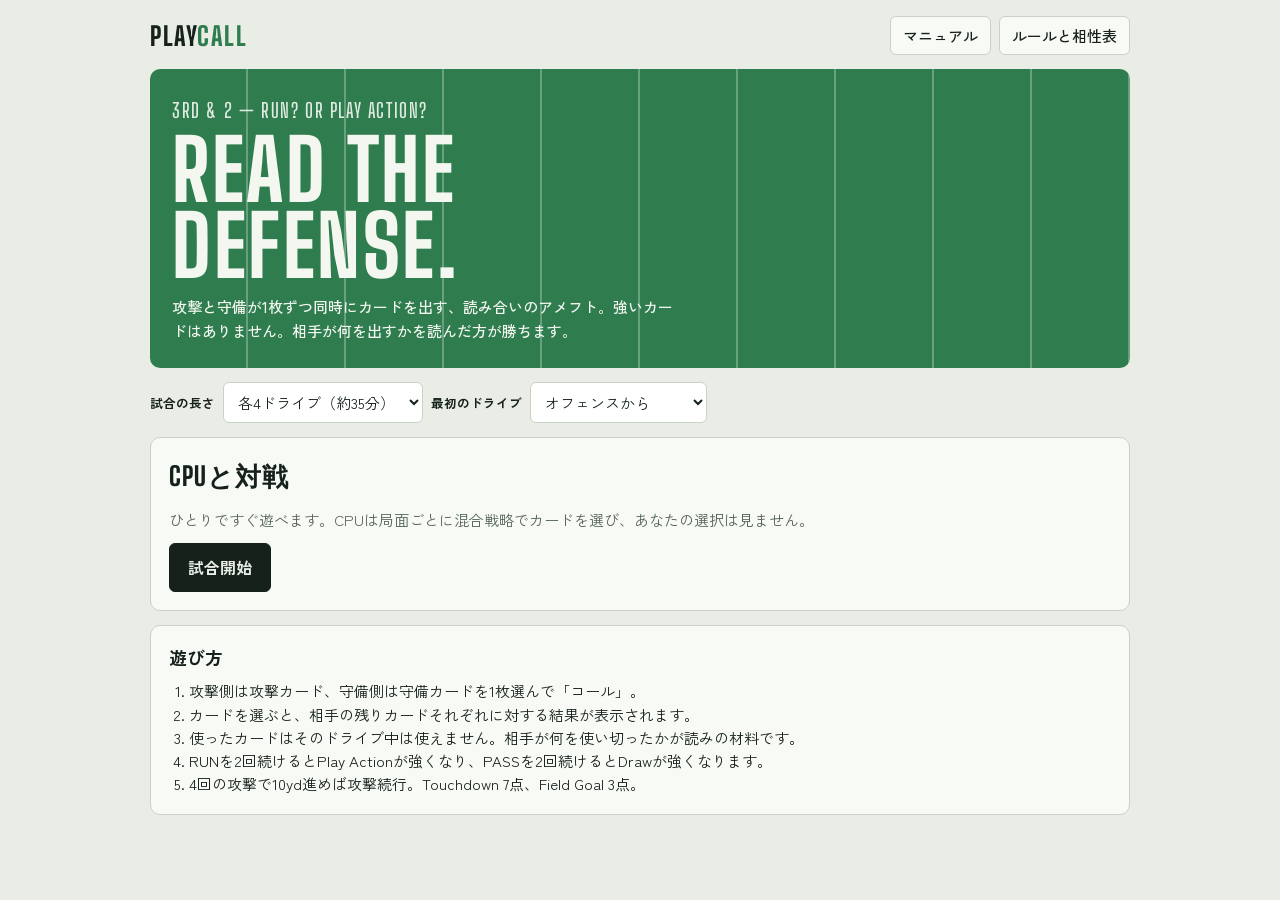
==== commit 9a407e5e: "Add files via upload" ====
--- a/index.html
+++ b/index.html
@@ -43,6 +43,7 @@
 .brand span{color:var(--turf)}
 .bar .btns{display:flex;gap:8px}
 .btn{border:1px solid var(--line);background:var(--surface);border-radius:6px;padding:7px 12px;font-weight:500}
+a.btn{display:inline-block;text-decoration:none;color:inherit}
 .btn:hover{border-color:var(--ink)}
 .btn.primary{background:var(--ink);color:var(--bg);border-color:var(--ink);font-weight:700}
 .btn.primary:disabled{opacity:.4;cursor:not-allowed}
@@ -355,7 +356,7 @@
    '<p class="muted small">オンライン対戦は、Claudeにサインインして開いたときだけ使えます。</p>'):'<p class="muted small">接続を確認しています…</p>';
  const can=ON.ready&&ON.db&&ON.uid;
  return`
- <div class="bar"><div class="brand">PLAY<span>CALL</span></div><div class="btns"><button class="btn" data-act="rules">ルールと相性表</button></div></div>
+ <div class="bar"><div class="brand">PLAY<span>CALL</span></div><div class="btns"><a class="btn" href="manual.html" target="_blank" rel="noopener">マニュアル</a><button class="btn" data-act="rules">ルールと相性表</button></div></div>
  <section class="hero"><div class="sit">3RD &amp; 2 — RUN? OR PLAY ACTION?</div><h1>READ THE<br>DEFENSE.</h1>
   <p>攻撃と守備が1枚ずつ同時にカードを出す、読み合いのアメフト。強いカードはありません。相手が何を出すかを読んだ方が勝ちます。</p></section>
  <div class="row"><label for="drives" class="small" style="font-weight:700">試合の長さ</label>
@@ -465,7 +466,7 @@
 
 function gameHTML(){
  const top='<div class="bar"><div class="brand">PLAY<span>CALL</span></div><div class="btns">'+(app.mode==='online'?'<span class="tag">部屋 '+esc(ON.code||'')+'</span>':'')+
-  '<button class="btn" data-act="rules">ルールと相性表</button><button class="btn" data-act="lobby">ロビーへ</button></div></div>';
+  '<a class="btn" href="manual.html" target="_blank" rel="noopener">マニュアル</a><button class="btn" data-act="rules">ルールと相性表</button><button class="btn" data-act="lobby">ロビーへ</button></div></div>';
  if(app.mode==='online'){const g=ON.game;
   if(!g)return top+'<section class="panel"><div class="wait">部屋を読み込んでいます…</div></section>';
   if(!g.guest)return top+'<section class="panel final"><div class="muted">このコードを相手に伝えてください</div><div class="code">'+esc(ON.code)+'</div><div class="wait">相手の参加を待っています…</div>'+
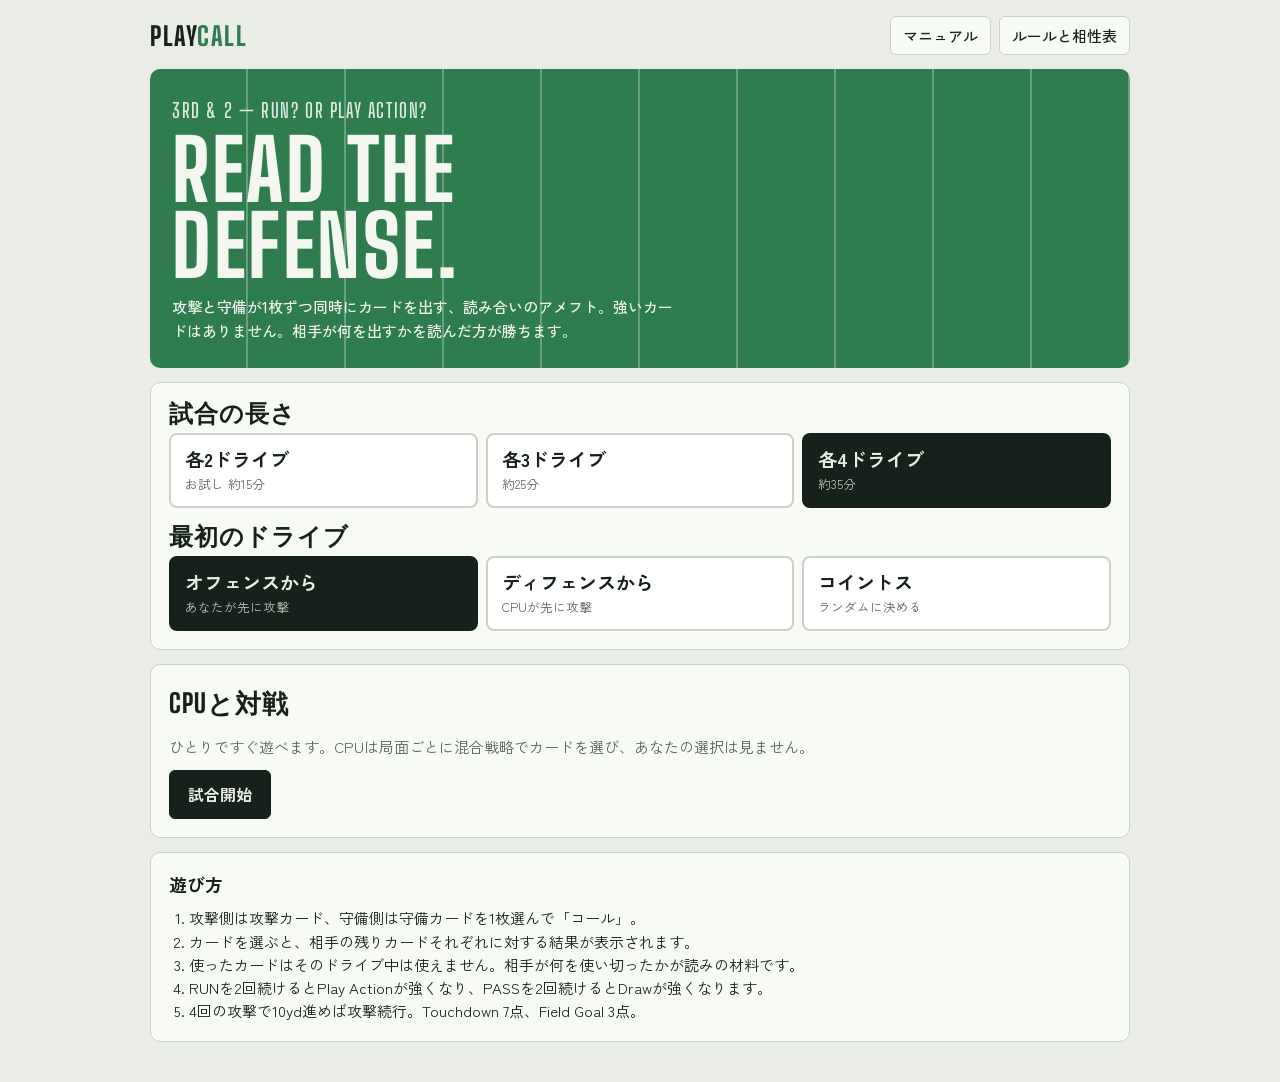
==== commit 7bd38a52: "Add files via upload" ====
--- a/index.html
+++ b/index.html
@@ -65,6 +65,26 @@
 .howto ol{margin:8px 0 0;padding-left:1.3em}
 .code{font-family:var(--display);font-weight:800;font-size:54px;letter-spacing:.2em;line-height:1}
 
+.setup{background:var(--surface);border:1px solid var(--line);border-radius:10px;padding:18px;display:grid;gap:16px}
+.sg{display:grid;gap:8px}
+.sl{font-family:var(--display);font-weight:800;font-size:24px;letter-spacing:.04em;line-height:1}
+.seg{display:grid;grid-template-columns:repeat(3,1fr);gap:8px}
+.segb{border:2px solid var(--line);background:var(--raise);border-radius:8px;padding:12px 14px;text-align:left;min-width:0}
+.segb b{display:block;font-size:19px;font-weight:700;line-height:1.25}
+.segb span{font-size:12.5px;color:var(--muted)}
+.segb:hover{border-color:var(--ink)}
+.segb[aria-pressed=true]{background:var(--ink);border-color:var(--ink);color:var(--bg)}
+.segb[aria-pressed=true] span{color:inherit;opacity:.8}
+.fourth{border:3px solid var(--flag);border-radius:10px;padding:12px 14px;background:var(--raise);display:grid;gap:10px}
+.fourth .ft{font-family:var(--display);font-weight:800;font-size:28px;letter-spacing:.04em;line-height:1}
+.choices{display:grid;grid-template-columns:repeat(3,1fr);gap:8px}
+.choice{border:2px solid var(--line);background:var(--surface);border-radius:8px;padding:12px 14px;text-align:left;min-width:0}
+.choice b{display:block;font-family:var(--display);font-weight:800;font-size:26px;line-height:1.05}
+.choice span{font-size:13px}
+.choice:hover{border-color:var(--ink)}
+.choice[aria-pressed=true]{background:var(--ink);border-color:var(--ink);color:var(--bg)}
+.choice:disabled{opacity:.45;cursor:not-allowed}
+@media (max-width:560px){.seg,.choices{grid-template-columns:1fr}.segb,.choice{display:flex;align-items:baseline;justify-content:space-between;gap:10px}.segb b,.choice b{flex:0 0 auto}.segb span,.choice span{text-align:right}}
 /* scoreboard */
 .board{background:var(--board);color:var(--board-fg);border:1px solid var(--line);border-radius:10px;padding:12px 16px;display:grid;grid-template-columns:1fr auto 1fr;gap:12px;align-items:center}
 .team{display:flex;align-items:baseline;gap:10px;min-width:0}
@@ -241,7 +261,8 @@
   return{g,y:0,kind:'inc'}}
  if(g===0&&FUMRUN.has(o)&&star)return{g,y,kind:'fum'};
  return{g,y:(o!=='Sneak'&&y>=1)?y+mod:y,kind:'gain'}}
-function fgRate(dist){return dist<=20?1:dist<=30?.75:dist<=40?.5:0}
+function fgPct(dist){return dist<=20?100:dist<=25?90:dist<=30?80:dist<=36?70:dist<=40?40:0}
+function fgRate(dist){return fgPct(dist)/100}
 function newGame(drives,first){first=first?1:0;return{n:0,score:[0,0],drive:0,total:drives*2,ot:0,first,off:first,yl:25,down:1,togo:10,streak:null,usedO:[],usedD:[],
  chain:[0,1,2,3,4,5,6,7,8,9,10,11],over:false,log:[],last:null}}
 function avail(deck,used){const m={};deck.forEach(c=>m[c.id]=c.c);used.forEach(id=>m[id]--);return m}
@@ -251,8 +272,7 @@
  const draw=()=>{if(!G.chain.length)G.chain=[0,1,2,3,4,5,6,7,8,9,10,11];const i=r%G.chain.length;const c=G.chain.splice(i,1)[0];res.chain=c;return CHAIN[c]};
  let next=null;
  if(call==='PUNT'){res.kind='punt';res.end='punt';res.d=null;const pos=G.yl+40;next=pos>=100?20:100-pos}
- else if(call==='FG'){res.d=null;const dist=100-G.yl;let ok;
-  if(dist<=20)ok=true;else if(dist>40)ok=false;else{const[mod,star]=draw();ok=dist<=30?!star:mod>=1}
+ else if(call==='FG'){res.d=null;const dist=100-G.yl;res.fgd=dist;const ok=(r%100)<fgPct(dist);
   if(ok){res.kind='fg';res.end='fg';res.pts=3;next=25}else{res.kind='fgmiss';res.end='fgmiss';next=100-G.yl}}
  else{
   const[mod,star]=draw();const c=resolveCore(call,dId,mod,star,G.streak);
@@ -301,7 +321,8 @@
  let lastOffDrive=false,deficit=0;
  if(aiOff){lastOffDrive=G.drive>=G.total-2;deficit=G.score[1-ai]-G.score[ai]}
  const A=rows.map(o=>cols.map(d=>{
-   let s=0;for(let i=0;i<chainN;i++)s+=val(applyPlay(S,o,d,i));s/=chainN;
+   let s=0;if(o==='FG'){const p=fgRate(100-G.yl);s=p*val(applyPlay(S,o,d,0))+(1-p)*val(applyPlay(S,o,d,99))}
+   else{for(let i=0;i<chainN;i++)s+=val(applyPlay(S,o,d,i));s/=chainN}
    if(aiOff&&lastOffDrive){if(o==='PUNT'&&deficit>0)s=-9;if(o==='FG'&&deficit>3)s=-9}
    return s}));
  const[p,q]=solveMix(A);
@@ -315,6 +336,7 @@
 const esc=s=>String(s).replace(/[&<>"]/g,c=>({'&':'&amp;','<':'&lt;','>':'&gt;','"':'&quot;'}[c]));
 const LS={get(k){try{return JSON.parse(localStorage.getItem(k))}catch(e){return null}},set(k,v){try{localStorage.setItem(k,JSON.stringify(v))}catch(e){}},del(k){try{localStorage.removeItem(k)}catch(e){}}};
 const STANDALONE=true;
+const CFG=Object.assign({drives:'4',first:'o'},LS.get('pc_cfg')||{});
 const app={screen:'lobby',mode:null,me:0,G:null,sel:null,flash:0,online:{ready:false,db:null,user:null,uid:null,canWrite:null,code:null,game:null,moves:{h:null,g:null},unsubs:[],busy:{},pick:null,err:null}};
 const ON=app.online;
 const cardO=id=>OFF[OI[id]],cardD=id=>DEF[DI[id]];
@@ -349,7 +371,7 @@
 function render(){const a=$('#app');a.innerHTML=app.screen==='lobby'?lobbyHTML():gameHTML()}
 
 function lobbyHTML(){
- const code=($('#roomcode')||{}).value||'';const dv=($('#drives')||{}).value||'4';const fv=($('#first')||{}).value||'o';
+ const code=($('#roomcode')||{}).value||'';
  const saved=LS.get('pc_cpu');
  const onl=ON.ready?(ON.db&&ON.uid?(ON.canWrite===false?
    '<p class="muted small">この共有設定では観戦のみできます。対戦するには、作成者から「投稿者」以上の権限で共有してもらってください。</p>':''):
@@ -359,10 +381,8 @@
  <div class="bar"><div class="brand">PLAY<span>CALL</span></div><div class="btns"><a class="btn" href="manual.html" target="_blank" rel="noopener">マニュアル</a><button class="btn" data-act="rules">ルールと相性表</button></div></div>
  <section class="hero"><div class="sit">3RD &amp; 2 — RUN? OR PLAY ACTION?</div><h1>READ THE<br>DEFENSE.</h1>
   <p>攻撃と守備が1枚ずつ同時にカードを出す、読み合いのアメフト。強いカードはありません。相手が何を出すかを読んだ方が勝ちます。</p></section>
- <div class="row"><label for="drives" class="small" style="font-weight:700">試合の長さ</label>
-  <select id="drives"><option value="3"${dv==='3'?' selected':''}>各3ドライブ（約25分）</option><option value="4"${dv==='4'?' selected':''}>各4ドライブ（約35分）</option><option value="2"${dv==='2'?' selected':''}>各2ドライブ（お試し）</option></select>
-  <label for="first" class="small" style="font-weight:700">最初のドライブ</label>
-  <select id="first"><option value="o"${fv==='o'?' selected':''}>オフェンスから</option><option value="d"${fv==='d'?' selected':''}>ディフェンスから</option><option value="r"${fv==='r'?' selected':''}>コイントスで決める</option></select></div>
+ <section class="setup"><div class="sg"><div class="sl">試合の長さ</div><div class="seg">${segs('drives',[['2','各2ドライブ','お試し 約15分'],['3','各3ドライブ','約25分'],['4','各4ドライブ','約35分']])}</div></div>
+  <div class="sg"><div class="sl">最初のドライブ</div><div class="seg">${segs('first',[['o','オフェンスから','あなたが先に攻撃'],['d','ディフェンスから','CPUが先に攻撃'],['r','コイントス','ランダムに決める']])}</div></div></section>
  <div class="modes">
   <section class="mode"><h2>CPUと対戦</h2><p class="muted" style="margin:0">ひとりですぐ遊べます。CPUは局面ごとに混合戦略でカードを選び、あなたの選択は見ません。</p>
    <div class="row"><button class="btn primary big" data-act="cpu">試合開始</button>${saved&&saved.G&&!saved.G.over?'<button class="btn big" data-act="cpu-resume">続きから</button>':''}</div></section>
@@ -378,6 +398,7 @@
   <li>RUNを2回続けるとPlay Actionが強くなり、PASSを2回続けるとDrawが強くなります。</li>
   <li>4回の攻撃で10yd進めば攻撃続行。Touchdown 7点、Field Goal 3点。</li></ol></section>`}
 
+function segs(k,opts){return opts.map(o=>'<button class="segb" data-act="cfg" data-k="'+k+'" data-v="'+o[0]+'" aria-pressed="'+(CFG[k]===o[0])+'"><b>'+o[1]+'</b><span>'+o[2]+'</span></button>').join('')}
 function fieldHTML(G){
  const v=app.me<0?0:app.me,mine=G.off===v;
  const abs=mine?G.yl:100-G.yl,fd=mine?Math.min(100,G.yl+G.togo):Math.max(0,100-G.yl-G.togo);
@@ -436,13 +457,18 @@
  deck.forEach(c=>{if(av[c.id]<=0)return;
   cards+='<button class="card '+(amOff?'o':'d')+'" data-act="sel" data-id="'+c.id+'" aria-pressed="'+(app.sel===c.id)+'"'+(locked?' disabled':'')+'>'+
    '<span class="ct">'+esc(c.cat)+'</span><span class="cn">'+esc(c.n)+'</span>'+(c.c>1?'<span class="cnt">×'+av[c.id]+'</span>':'')+'</button>'});
- if(amOff&&G.down===4){const dist=100-G.yl,rate=fgRate(dist);
-  cards+='<button class="card k" data-act="sel" data-id="PUNT" aria-pressed="'+(app.sel==='PUNT')+'"'+(locked?' disabled':'')+'><span class="ct">4TH DOWN</span><span class="cn">Punt</span></button>';
-  cards+='<button class="card k" data-act="sel" data-id="FG" aria-pressed="'+(app.sel==='FG')+'"'+(locked||rate===0?' disabled':'')+'><span class="ct">4TH DOWN</span><span class="cn">Field Goal</span><span class="cnt">'+(rate*100)+'%</span></button>'}
+ let fourth='';
+ if(amOff&&G.down===4){const dist=100-G.yl,pct=fgPct(dist),pos=G.yl+40,isCard=!!app.sel&&app.sel!=='PUNT'&&app.sel!=='FG';
+  const ch=(id,act,t,sub,dis)=>'<button class="choice" data-act="'+act+'"'+(id?' data-id="'+id+'"':'')+' aria-pressed="'+(id?app.sel===id:isCard)+'"'+(dis||locked?' disabled':'')+'><b>'+t+'</b><span>'+sub+'</span></button>';
+  fourth='<div class="fourth"><div class="ft">4TH DOWN — どうする？</div><div class="choices">'+
+   ch(null,'go4','Go for it','攻撃カードを出して'+(G.yl+G.togo>=100?'Touchdown':'あと'+G.togo+'yd')+'を狙う')+
+   ch('PUNT','sel','Punt','40yd蹴る。相手は'+ballOn(pos>=100?20:100-pos)+'から')+
+   ch('FG','sel','Field Goal',pct?'成功率 '+pct+'%（'+(dist+18)+'ydのFG）':'ゴールまで'+dist+'yd。届かない',!pct)+
+   '</div></div><div class="small" style="font-weight:700">Go for it の場合は、攻撃カードを選ぶ</div>'}
  let det='';const s=app.sel;
  if(locked){det='<div class="detail"><div class="wait">「'+esc(callName(ON.pick.card))+'」をコールしました。'+(oppCommitted()?'結果を処理しています…':'相手の選択を待っています…')+'</div></div>'}
  else if(s==='PUNT'){const pos=G.yl+40;det='<div class="detail"><div class="dn">Punt</div><div>40yd先へ蹴ります。相手は'+ballOn(pos>=100?20:100-pos)+'から攻撃します。</div>'+confirmHTML()+'</div>'}
- else if(s==='FG'){const dist=100-G.yl;det='<div class="detail"><div class="dn">Field Goal</div><div>ゴールまで'+dist+'yd。成功率'+(fgRate(dist)*100)+'%。'+(dist<=20?'自動成功です。':dist<=30?'補正カードが★以外なら成功。':'補正カードが+1以上なら成功。')+'失敗するとその地点から相手の攻撃。</div>'+confirmHTML()+'</div>'}
+ else if(s==='FG'){const dist=100-G.yl;det='<div class="detail"><div class="dn">Field Goal</div><div>ゴールまで'+dist+'yd（'+(dist+18)+'ydのFG）。成功率'+fgPct(dist)+'%。成功で3点。失敗するとその地点から相手の攻撃。</div>'+confirmHTML()+'</div>'}
  else if(s&&av[s]>0){const c=amOff?cardO(s):cardD(s);
   let gain='';if(amOff){gain='<div class="gain">'+c.y.map((y,i)=>'<div><b class="sym '+symCls(i,true)+'">'+SYM[i]+'</b><span>'+(y===null?'不成功':y==='inc'?'Inc.':y+'yd')+'</span></div>').join('')+'</div>'}
   let mx='';opp.forEach(oc=>{const p=amOff?preview(s,oc.id,G.streak):preview(oc.id,s,G.streak);const out=oav[oc.id]<=0;
@@ -452,7 +478,7 @@
  else det='<div class="detail"><div class="muted">カードを選ぶと、相手の残りカードに対する結果が表示されます。</div></div>';
  const wait=app.mode==='online'&&!locked?'<span class="muted small">'+(oppCommitted()?'相手は選択済みです':'相手は選択中です')+'</span>':'';
  return'<section class="panel"><div class="row" style="justify-content:space-between"><div class="role '+(amOff?'o':'d')+'">'+(amOff?'OFFENSE　あなたの攻撃':'DEFENSE　あなたの守備')+'</div>'+wait+'</div>'+
-  '<div class="hand">'+cards+'</div>'+det+'</section>'}
+  fourth+'<div class="hand">'+cards+'</div>'+det+'</section>'}
 function callName(id){return id==='PUNT'?'Punt':id==='FG'?'Field Goal':(OI[id]!==undefined?cardO(id).n:cardD(id).n)}
 function confirmHTML(){return'<div class="confirm"><button class="btn primary big" data-act="call">このカードでコール</button><button class="btn" data-act="unsel">選び直す</button></div>'}
 
@@ -487,11 +513,11 @@
  '<li>ラン傾向（RUNが2回連続）：Play Actionが1段階有利。RUNはRun CommitとGoal Lineに対して1段階不利。</li>'+
  '<li>パス傾向（RUN以外が2回連続）：Drawが1段階有利。RUN以外はCover 3、Cover 2、Preventに対して1段階不利。</li>'+
  '<li>使ったカードはそのドライブ中は使えません。Power Run、Outside Run、Short Pass、Run Commit、Balanced、Blitzは2枚あります。</li>'+
- '<li>4th Down：Puntは40yd先へ。Field Goalはゴールまで20yd以内は自動成功、21〜30ydは75%、31〜40ydは50%。</li>'+
+ '<li>4th Down：Puntは40yd先へ。Field Goalの成功率は、ゴールまで20yd以内100%、21〜25yd 90%、26〜30yd 80%、31〜36yd 70%、37〜40yd 40%。41yd以上は蹴れません。</li>'+
  '<li>同点なら1ドライブずつ延長します（最大3回）。</li></ul>'+
  '<h3>相性表</h3><div class="tw">'+t+'</div><h3>攻撃カードのヤード</h3><div class="tw">'+y+'</div></div>'}
 
-function firstSide(){const v=($('#first')||{}).value||'o';return v==='o'?0:v==='d'?1:(rand32()&1)}
+function firstSide(){const v=CFG.first;return v==='o'?0:v==='d'?1:(rand32()&1)}
 /* ---------- CPU mode ---------- */
 function startCpu(G){app.mode='cpu';app.me=0;app.G=G;app.sel=null;app.screen='game';render()}
 function cpuCall(){const G=app.G,amOff=G.off===0,ai=aiChoose(G,1,Math.random());
@@ -503,13 +529,15 @@
 document.addEventListener('click',e=>{const b=e.target.closest('[data-act]');if(!b||b.disabled)return;const act=b.dataset.act;
  if(act==='rules'){const m=$('#modal');m.className='modal';m.innerHTML=rulesHTML();m.hidden=false}
  else if(act==='close'){$('#modal').hidden=true}
- else if(act==='cpu'){startCpu(newGame(+($('#drives').value||3),firstSide()))}
+ else if(act==='cpu'){startCpu(newGame(+CFG.drives,firstSide()))}
  else if(act==='cpu-resume'){const s=LS.get('pc_cpu');if(s&&s.G)startCpu(s.G)}
  
  
  else if(act==='lobby'){if(app.mode==='online')leaveRoom();app.screen='lobby';app.mode=null;render()}
  else if(act==='sel'){app.sel=b.dataset.id;render();const d=document.querySelector('.detail');if(d&&d.scrollIntoView)d.scrollIntoView({block:'nearest',behavior:'smooth'})}
  else if(act==='unsel'){app.sel=null;render()}
+ else if(act==='cfg'){CFG[b.dataset.k]=b.dataset.v;LS.set('pc_cfg',CFG);render()}
+ else if(act==='go4'){if(app.sel==='PUNT'||app.sel==='FG')app.sel=null;render();const h=document.querySelector('.hand');if(h&&h.scrollIntoView)h.scrollIntoView({block:'nearest',behavior:'smooth'})}
  else if(act==='call'){if(!app.sel)return;cpuCall()}
  else if(act==='again'){if(app.mode==='cpu')startCpu(newGame(app.G.total/2-app.G.ot,app.G.first||0))}});
 $('#modal').addEventListener('click',e=>{if(e.target.id==='modal')e.target.hidden=true});
